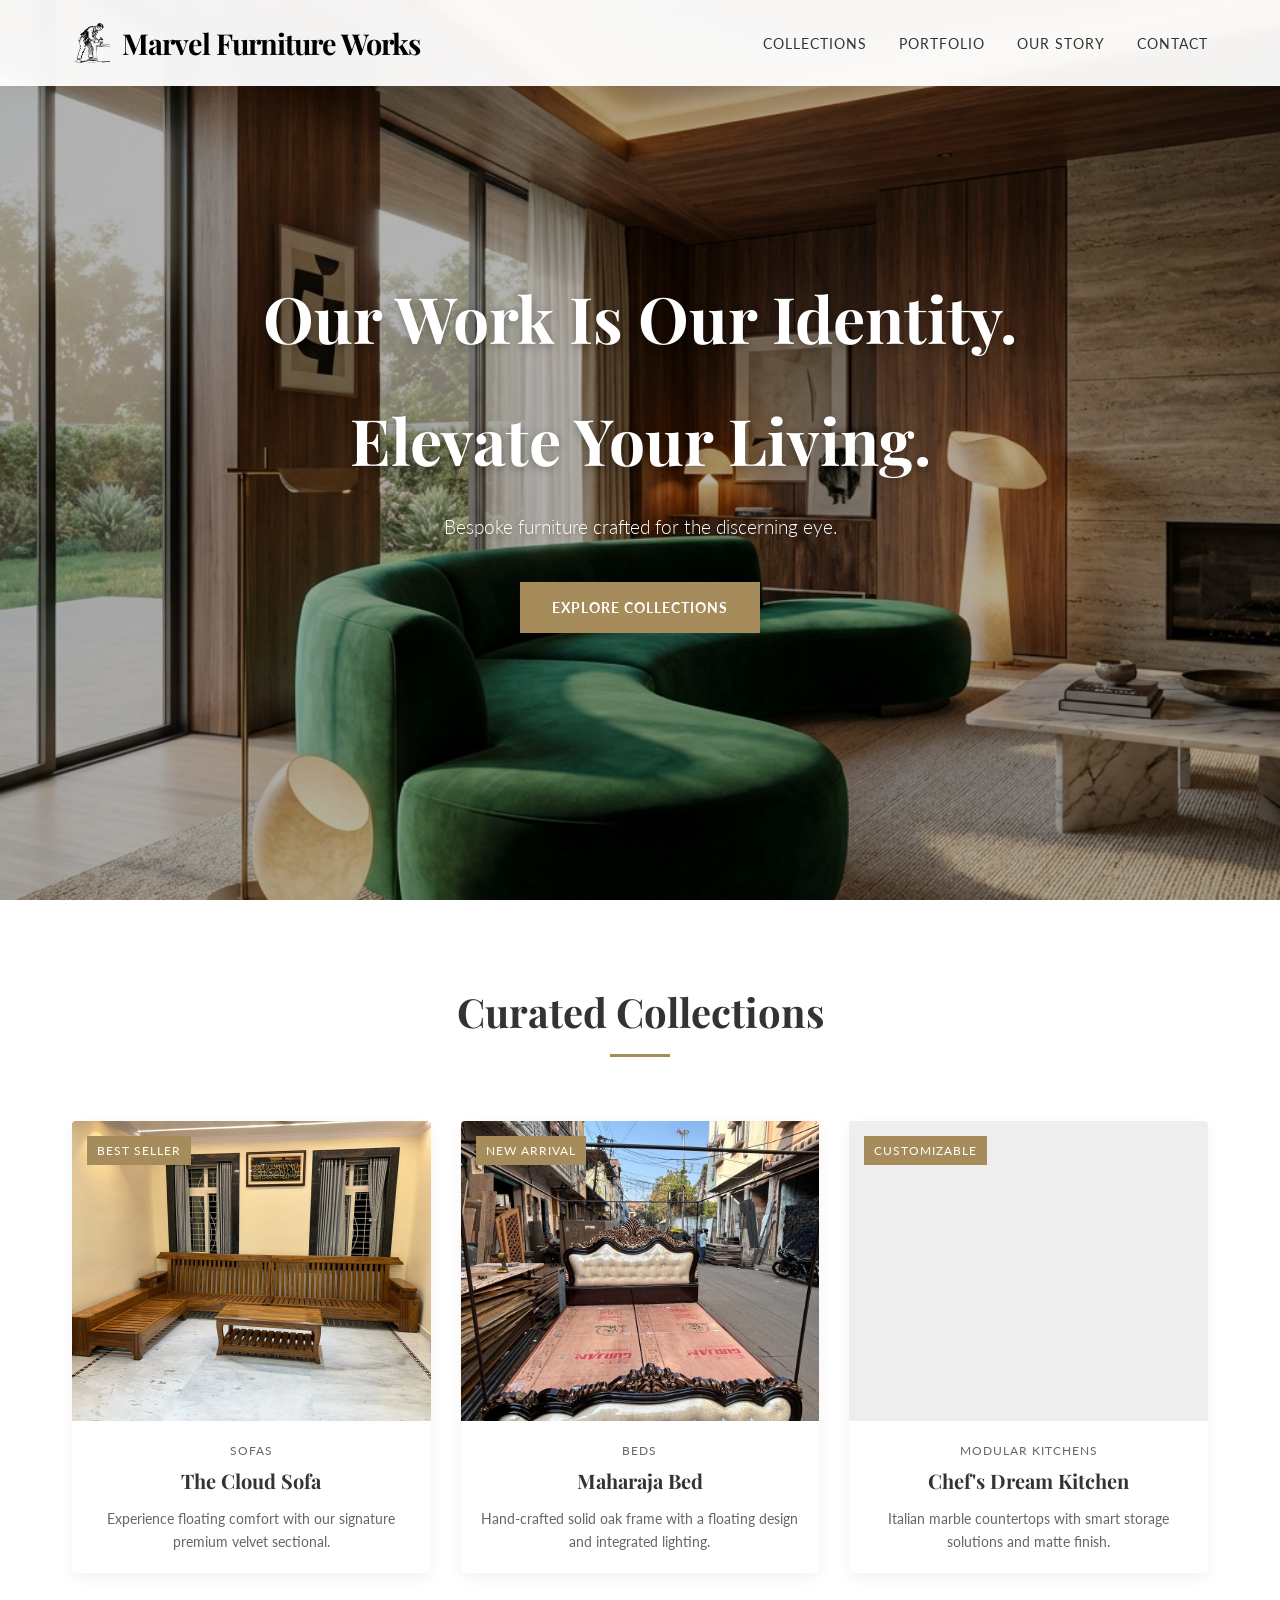
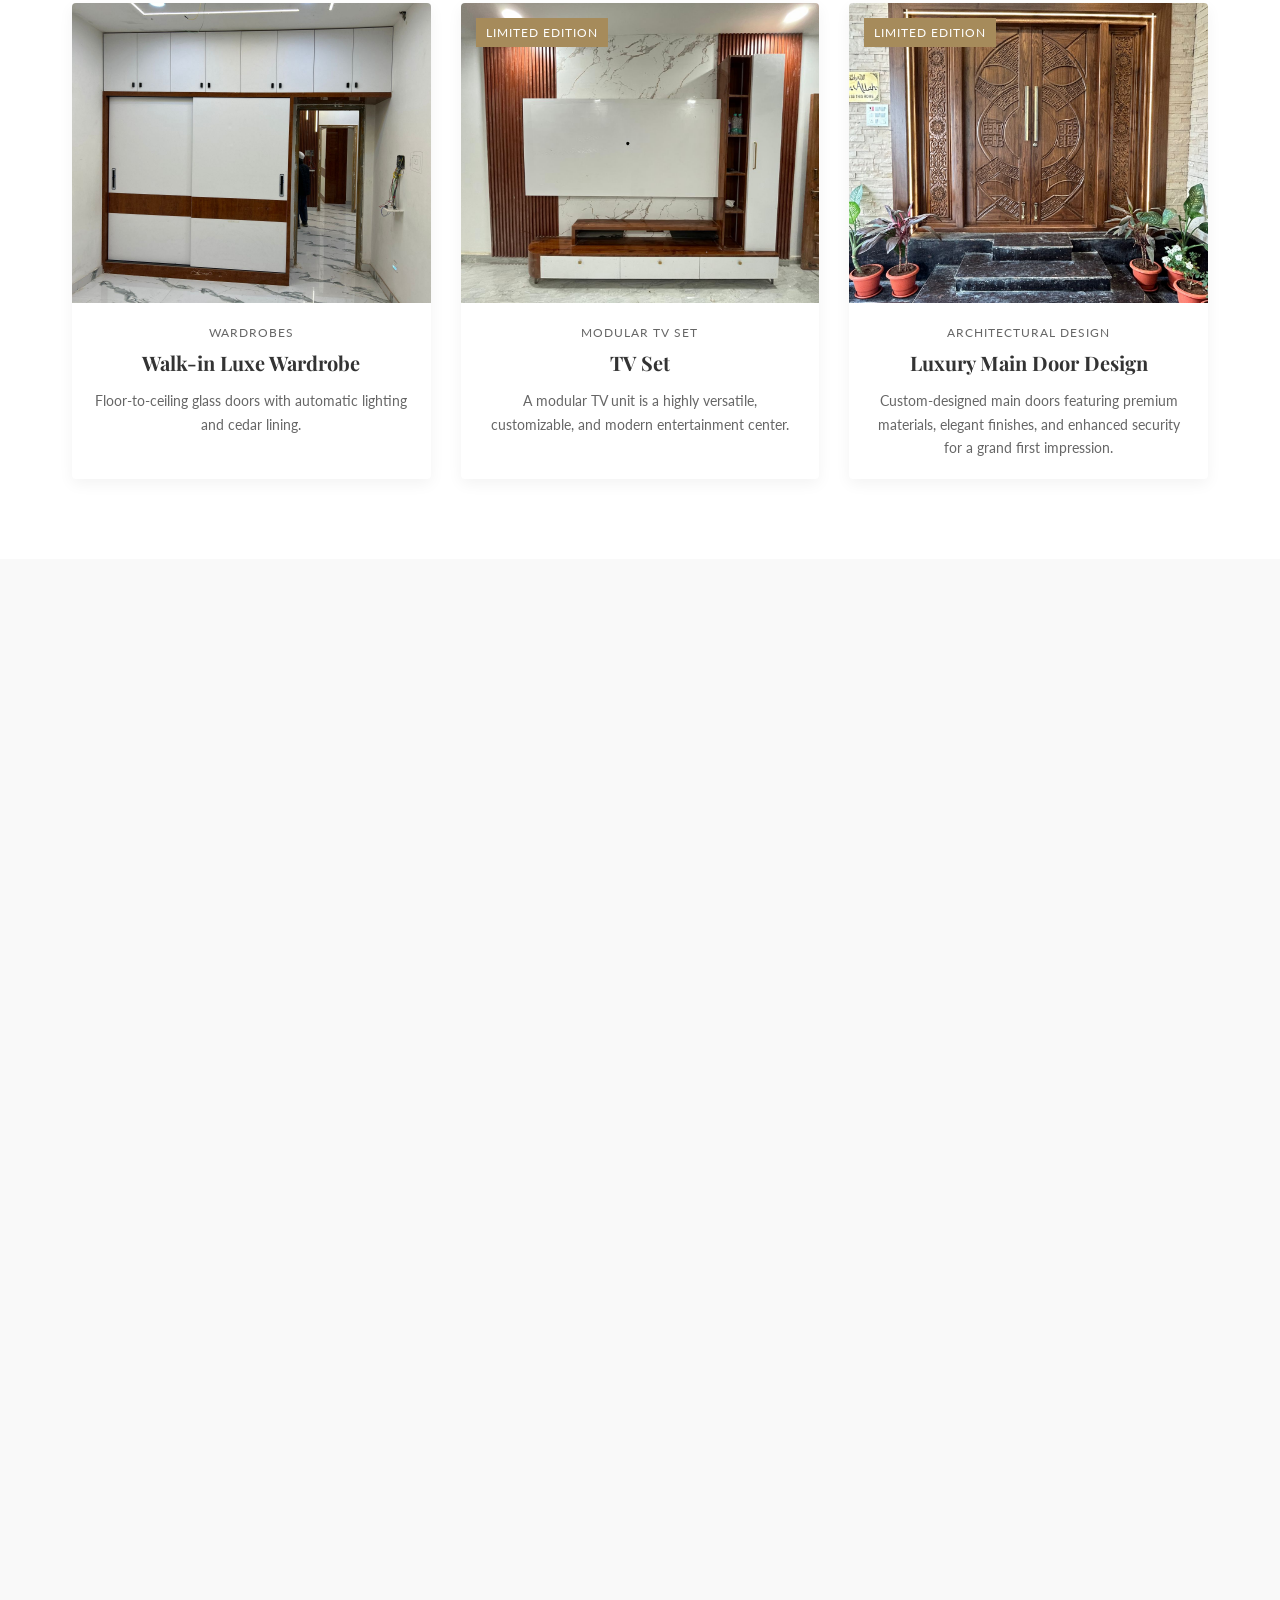
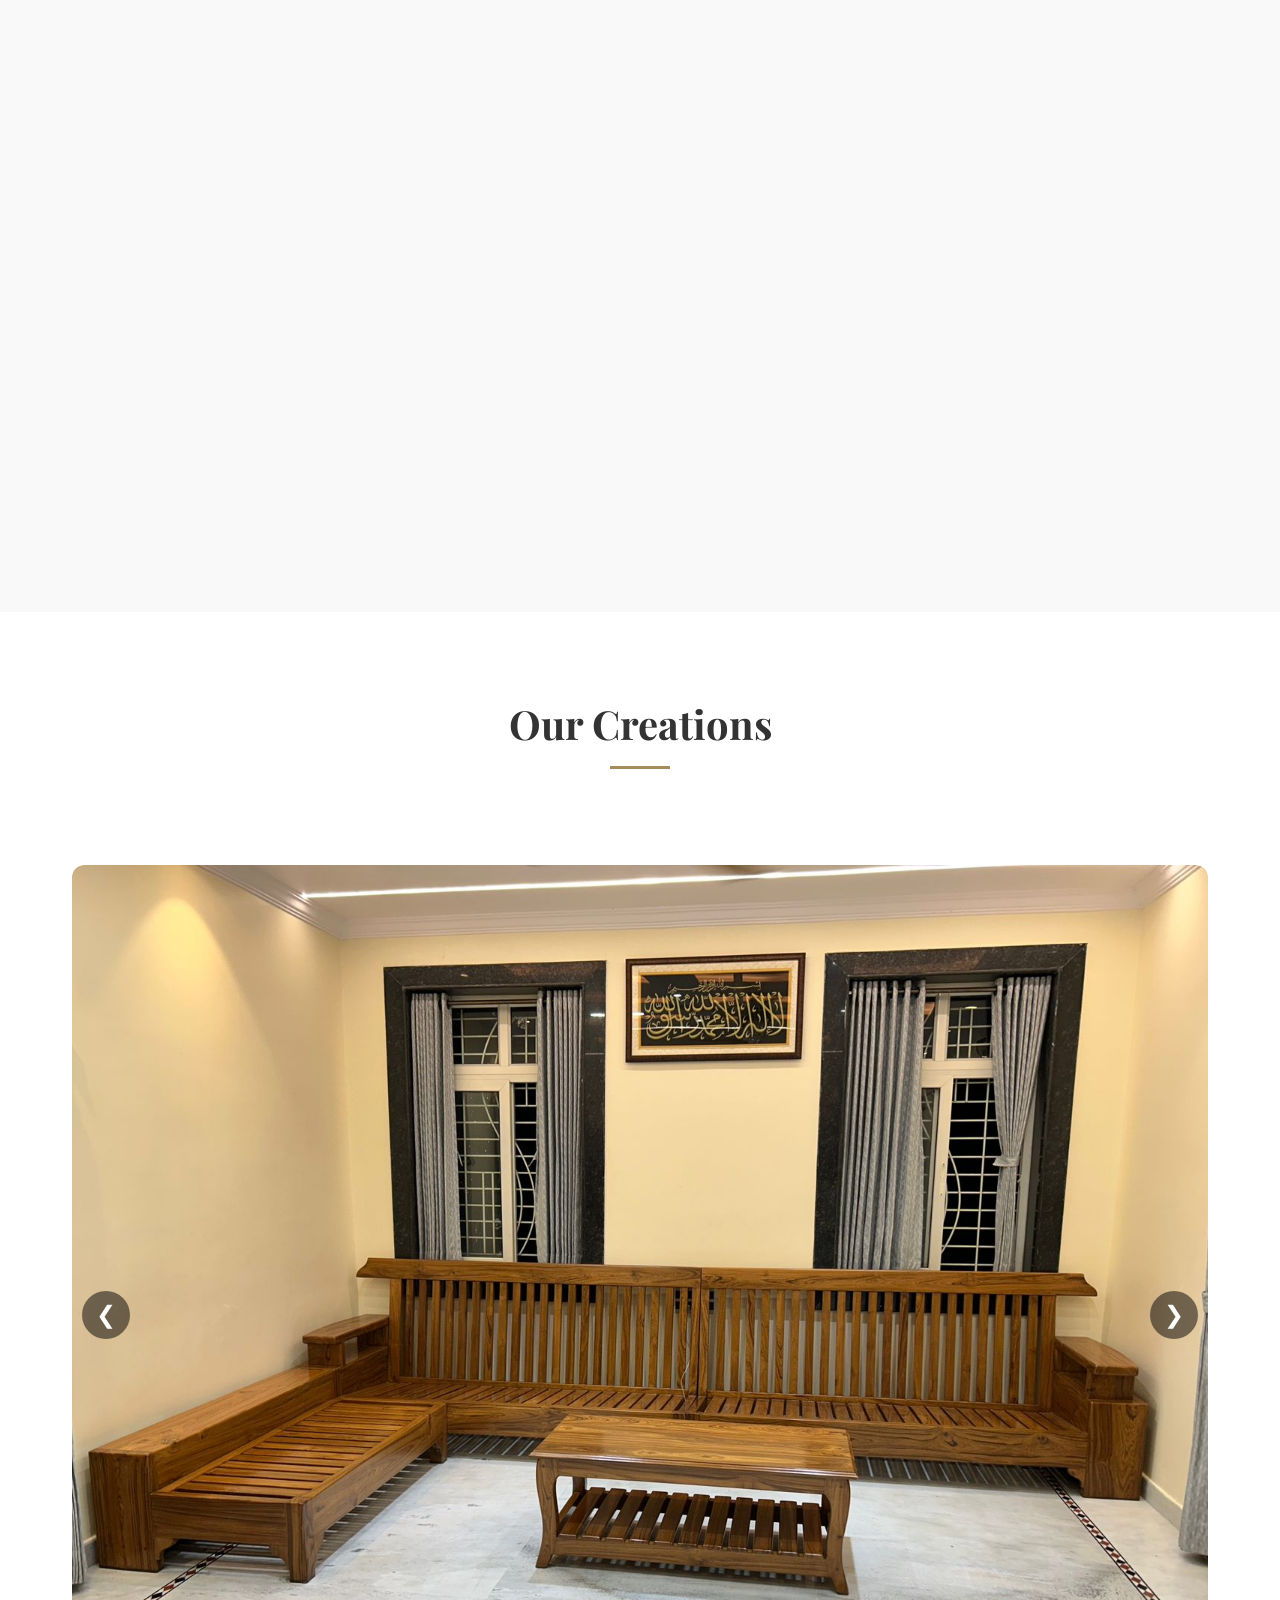
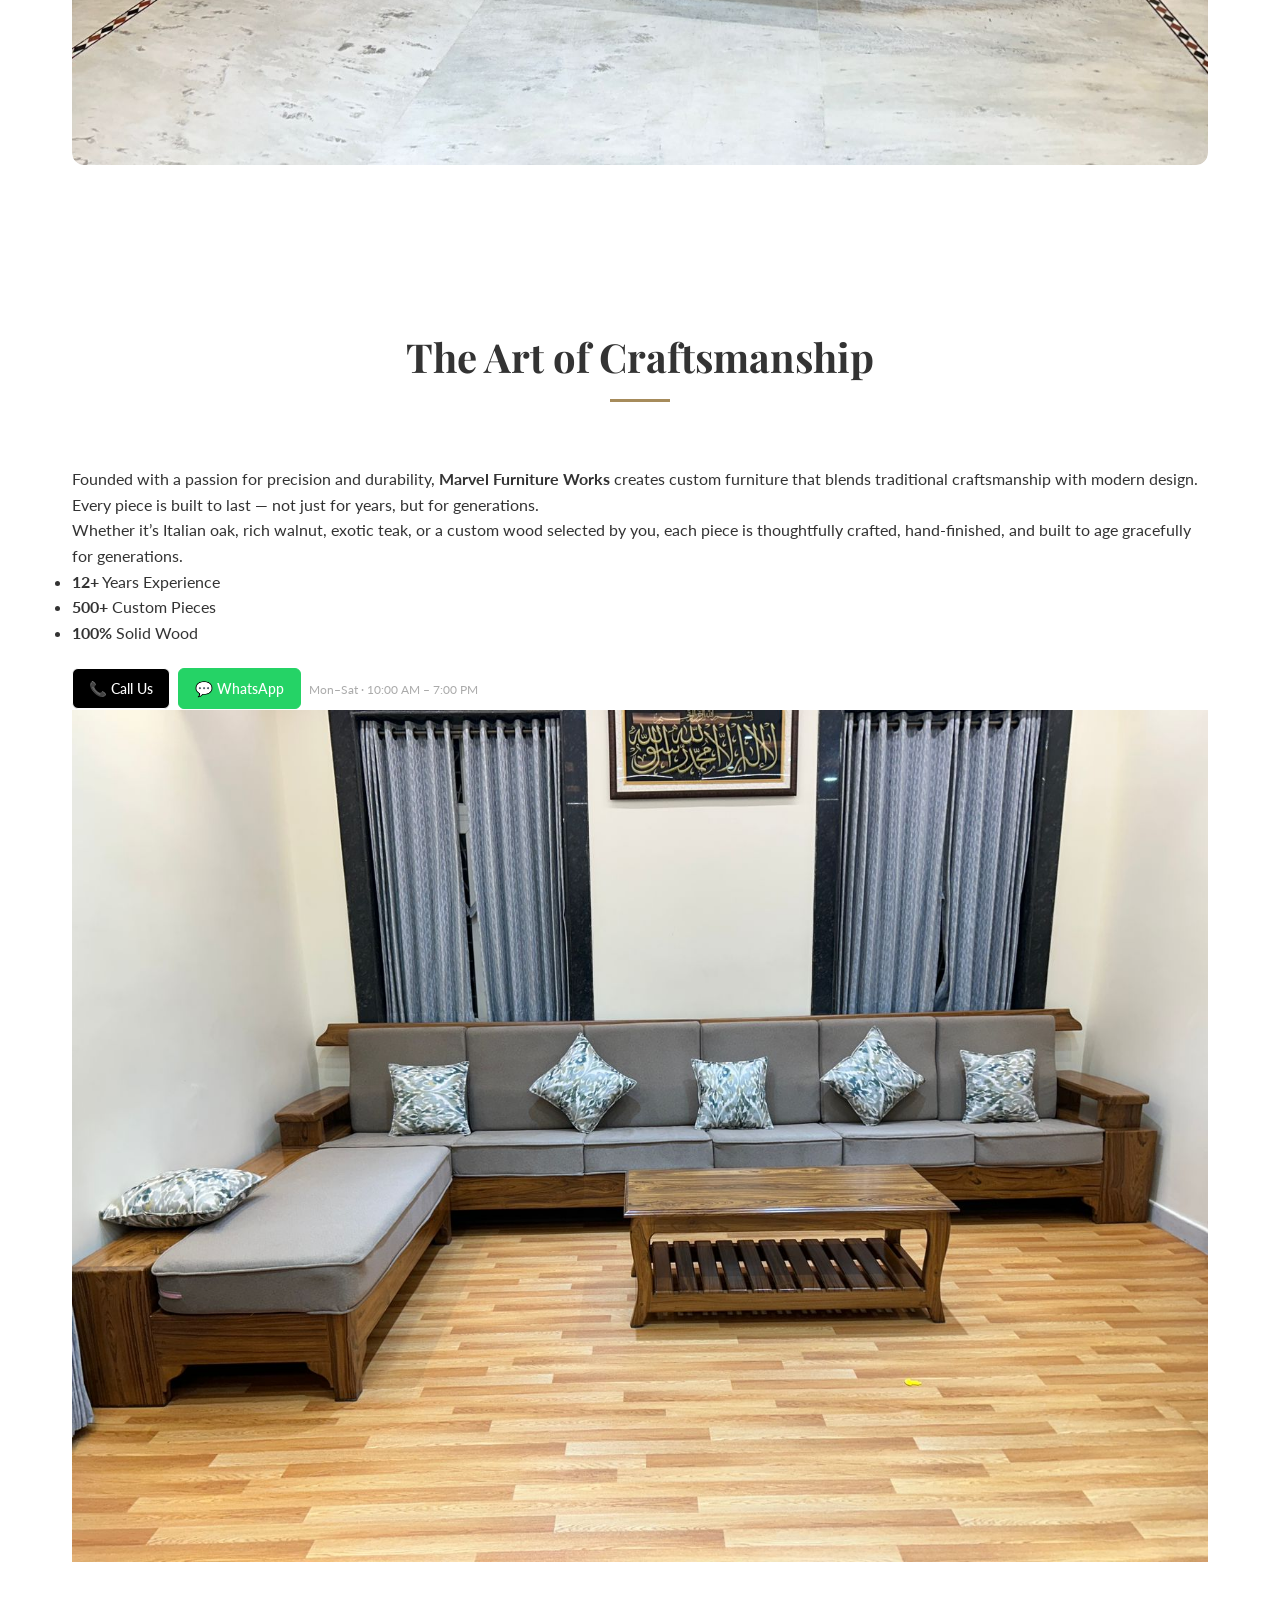
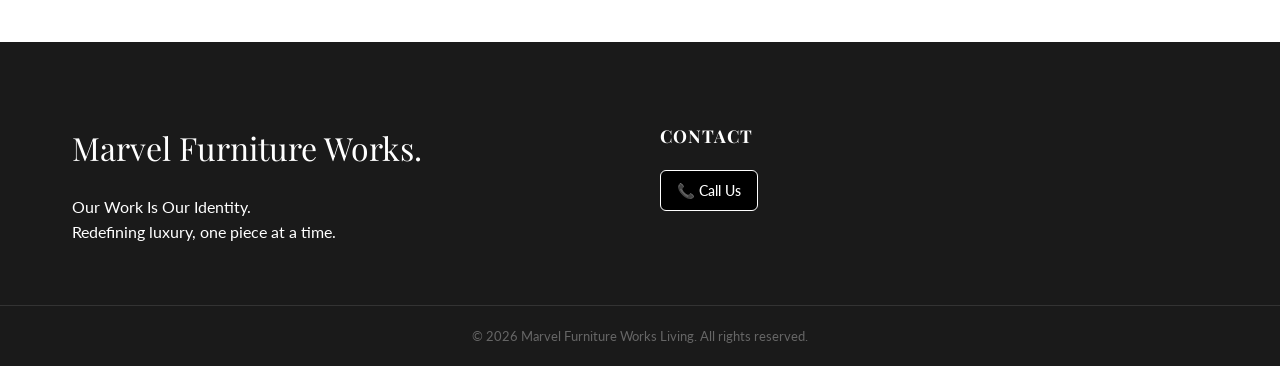
==== index.html @ 878697ee "first commit" ====
<!DOCTYPE html>
<html lang="en">

<head>
    <meta charset="UTF-8">
    <meta name="viewport" content="width=device-width, initial-scale=1.0">
    <title>Marvel Furniture Works | Bespoke Furniture</title>
    <meta name="description" content="Handcrafted premium furniture for the modern home.">
    <!-- Fonts -->
    <link rel="preconnect" href="https://fonts.googleapis.com">
    <link rel="preconnect" href="https://fonts.gstatic.com" crossorigin>
    <link
        href="https://fonts.googleapis.com/css2?family=Lato:ital,wght@0,300;0,400;0,700;1,400&family=Playfair+Display:ital,wght@0,400;0,600;0,700;1,400&display=swap"
        rel="stylesheet">
    <!-- Styles -->
    <link rel="stylesheet" href="styles.css">
</head>

<body>

    <!-- Navigation -->
    <nav class="navbar" id="navbar">
        <div class="container nav-content">
            <a href="#" class="logo">
                <img src="assets/carpenter-g476c934bf_640.png" alt="Marvel Furniture Works" />
                <span>Marvel Furniture Works</span>
            </a>


            <ul class="nav-links">
                <li><a href="#collections">Collections</a></li>
                <li><a href="#portfolio">Portfolio</a></li>
                <li><a href="#about">Our Story</a></li>
                <li><a href="#contact">Contact</a></li>
            </ul>
            <div class="mobile-menu-btn">
                <span></span>
                <span></span>
                <span></span>
            </div>
        </div>
    </nav>

    <!-- Hero Section -->
    <header class="hero" id="home">
        <div class="hero-overlay"></div>
        <div class="hero-content fade-in-up">
            <h1 class="hero-title">Our Work Is Our Identity.</h1>
            <h2 class="hero-title">Elevate Your Living.</h2>
            <p class="hero-subtitle">Bespoke furniture crafted for the discerning eye.</p>
            <a href="#products" class="btn btn-primary">Explore Collections</a>
        </div>
    </header>

    <!-- Products Section -->
    <section class="section" id="collections">
        <div class="container">
            <h2 class="section-title fade-in">Curated Collections</h2>
            <div class="products-grid" id="products-grid">
                <!-- Products loaded dynamically -->
                <div class="loading-spinner">Loading pieces...</div>
            </div>
        </div>
    </section>

    <!-- Portfolio Section -->
    <section class="section bg-light" id="portfolio">
        <div class="container">
            <h2 class="section-title fade-in">Design Portfolio</h2>
            <div class="portfolio-masonry" id="portfolio-grid">
                <!-- Portfolio loaded dynamically -->
            </div>
        </div>
    </section>

    <section class="section" id="slider">
        <div class="container">
            <h2 class="section-title">Our Creations</h2>
            <div class="slider">
                <div class="slides">
                    <div class="slide"><img src="assets/image.png" alt="Custom Italian Oak Table"></div>
                    <div class="slide"><img src="assets/image 2.png" alt="Luxury Walnut Cabinet"></div>

                    <div class="slide"><img src="assets/bed5.png" alt="Handcrafted Teak Chair"></div>
                    <div class="slide"><img src="assets/main dooe 2.png" alt="Handcrafted Teak Chair"></div>
                    <div class="slide"><img src="assets/hall showcase3.jpeg" alt="Handcrafted Teak Chair"></div>
                    <div class="slide"><img src="assets/Image 3.png" alt="Handcrafted Teak Chair"></div>
                    <div class="slide"><img src="assets/kitchen 3.jpeg" alt="Handcrafted Teak Chair"></div>
                    <div class="slide"><img src="assets/kitchen set.jpeg" alt="Handcrafted Teak Chair"></div>
                    <div class="slide"><img src="assets/kithcen 2.jpeg" alt="Handcrafted Teak Chair"></div>
                    <div class="slide"><img src="assets/maharaja 2 bed.png" alt="Handcrafted Teak Chair"></div>
                    <div class="slide"><img src="assets/mahraja 1 bed.png" alt="Handcrafted Teak Chair"></div>
                    <div class="slide"><img src="assets/sofa 2.jpeg" alt="Handcrafted Teak Chair"></div>
                    <div class="slide"><img src="assets/tv set 3.jpeg" alt="Handcrafted Teak Chair"></div>
                    <div class="slide"><img src="assets/tv set.jpeg" alt="Handcrafted Teak Chair"></div>
                    <div class="slide"><img src="assets/wardrobe 2.jpeg" alt="Handcrafted Teak Chair"></div>
                    <div class="slide"><img src="assets/wardrobe.png" alt="Handcrafted Teak Chair"></div>
                </div>
                <!-- Arrows -->
                <button class="slider-btn prev">&#10094;</button>
                <button class="slider-btn next">&#10095;</button>
            </div>
        </div>
    </section>




    <section class="section" id="about" aria-labelledby="about-title">
        <div class="container about-layout">

            <!-- TEXT -->
            <div class="about-text fade-in-left">
                <h2 class="section-title text-left" id="about-title">
                    The Art of Craftsmanship
                </h2>

                <p>
                    Founded with a passion for precision and durability, <strong>Marvel Furniture Works</strong>
                    creates custom furniture that blends traditional craftsmanship with modern design.
                    Every piece is built to last — not just for years, but for generations.
                </p>

                <p>
                    Whether it’s Italian oak, rich walnut, exotic teak, or a custom wood selected by you,
                    each piece is thoughtfully crafted, hand-finished, and built to age gracefully for generations.
                </p>


                <!-- TRUST / PROOF -->
                <ul class="about-stats">
                    <li><strong>12+</strong> Years Experience</li>
                    <li><strong>500+</strong> Custom Pieces</li>
                    <li><strong>100%</strong> Solid Wood</li>
                </ul>

                <!-- CTA -->
                <!-- CTA -->
                <!-- CTA -->
                <div class="about-cta">
                    <a href="tel:+91-9032147500" class="btn-call">
                        📞 Call Us
                    </a>
                  <a href="https://wa.me/919032147500?text=Hello%20I%20am%20interested%20in%20your%20furniture%20work" class="btn-call whatsapp">
    💬 WhatsApp
</a>

                    <small class="cta-note">
                        Mon–Sat · 10:00 AM – 7:00 PM
                    </small>
                </div>


            </div>

            <!-- IMAGE -->
            <div class="about-image fade-in-right">
                <img src="assets/image 2.png" alt="Craftsman working on custom furniture in our workshop"
                    loading="lazy">
            </div>

        </div>
    </section>


    <!-- Contact / Footer -->
    <footer class="footer" id="contact">
        <div class="container footer-content">
            <div class="footer-brand">
                <a href="#" class="logo-footer">Marvel Furniture Works.</a>
                <p>Our Work Is Our Identity.</p>
                <p>Redefining luxury, one piece at a time.</p>
            </div>
            <div class="footer-links">
                <h3>Contact</h3>
                <!-- <p>hello@lussoliving.com</p> -->
              <a href="tel:+91-9032147500" class="btn-call">
                        📞 Call Us
                    </a>
                <!-- <div class="socials">
                    <a href="#">IG</a>
                    <a href="#">PN</a>
                    <a href="#">FB</a>
                </div> -->
            </div>

        </div>
        <div class="footer-bottom">
            <p>&copy; 2026 Marvel Furniture Works Living. All rights reserved.</p>
        </div>
    </footer>

    <!-- Lightbox -->
    <div class="lightbox" id="lightbox">
        <button class="lightbox-close" aria-label="Close image">&times;</button>

        <img class="lightbox-img" id="lightbox-img" src="" alt="Zoomed view">
        <div class="lightbox-caption" id="lightbox-caption"></div>
    </div>

    <script src="script.js"></script>
</body>

</html>
---- styles.css ----
:root {
    --color-bg: #ffffff;
    --color-bg-light: #f9f9f9;
    --color-text: #333333;
    --color-text-muted: #666666;
    --color-primary: #a68b5b;
    /* Muted Gold */
    --color-secondary: #2c3e50;
    /* Deep Blue/Teal */
    --font-heading: 'Playfair Display', serif;
    --font-body: 'Lato', sans-serif;
    --spacing-sm: 1rem;
    --spacing-md: 2rem;
    --spacing-lg: 4rem;
    --transition-slow: 0.5s ease;
    --transition-fast: 0.3s ease;
}

* {
    margin: 0;
    padding: 0;
    box-sizing: border-box;
}


.logo {
    display: flex;
    align-items: center;
    gap: 10px;        /* space between image and text */
    font-size: 1.2rem;
    font-weight: bold;
    color: #000;
    text-decoration: none;
}

.logo img {
    width: 40px;        /* fixed width */
    height: 40px;       /* fixed height */
    object-fit: contain; /* keeps aspect ratio */
}

html {
    scroll-behavior: smooth;
}

body {
    font-family: var(--font-body);
    font-size: 16px;
    line-height: 1.6;
    color: var(--color-text);
    background: var(--color-bg);
    overflow-x: hidden;
}

h1,
h2,
h3,
.logo {
    font-family: var(--font-heading);
    font-weight: 700;
}

a {
    text-decoration: none;
    color: inherit;
    transition: var(--transition-fast);
}

img {
    max-width: 100%;
    display: block;
}

/* Utilities */
.container {
    max-width: 1200px;
    margin: 0 auto;
    padding: 0 var(--spacing-md);
}

.section {
    padding: 80px 0;
}

.section-title {
    font-size: 2.5rem;
    text-align: center;
    margin-bottom: var(--spacing-lg);
    position: relative;
    display: inline-block;
    width: 100%;
}

.section-title::after {
    content: '';
    display: block;
    width: 60px;
    height: 3px;
    background: var(--color-primary);
    margin: 10px auto 0;
}

.bg-light {
    background: var(--color-bg-light);
}

.btn {
    display: inline-block;
    padding: 12px 30px;
    border: 2px solid transparent;
    text-transform: uppercase;
    letter-spacing: 1px;
    font-size: 0.9rem;
    font-weight: 700;
    cursor: pointer;
    transition: var(--transition-fast);
}

.btn-primary {
    background: var(--color-primary);
    color: #fff;
}

.btn-primary:hover {
    background: #8e764b;
    transform: translateY(-2px);
}

.btn-outline {
    border-color: var(--color-text);
}

.btn-outline:hover {
    background: var(--color-text);
    color: #fff;
}

/* Navbar */
.navbar {
    position: fixed;
    top: 0;
    width: 100%;
    z-index: 1000;
    padding: 20px 0;
    background: rgba(255, 255, 255, 0.95);
    backdrop-filter: blur(5px);
    box-shadow: 0 2px 20px rgba(0, 0, 0, 0.05);
    transition: padding 0.3s;
}

.nav-content {
    display: flex;
    justify-content: space-between;
    align-items: center;
}

.logo {
    font-size: 1.8rem;
    font-weight: 700;
    letter-spacing: -1px;
}

.nav-links {
    list-style: none;
    display: flex;
    gap: 2rem;
}

.nav-links a {
    font-size: 0.9rem;
    text-transform: uppercase;
    letter-spacing: 1px;
}

.nav-links a:hover {
    color: var(--color-primary);
}

/* Hero */
.hero {
    height: 100vh;
    background-image: url('assets/hero-bg.png');
    background-size: cover;
    background-position: center;
    background-attachment: fixed;
    /* Parallaxish */
    display: flex;
    align-items: center;
    justify-content: center;
    text-align: center;
    position: relative;
    color: #fff;
}

.hero-overlay {
    position: absolute;
    inset: 0;
    background: rgba(0, 0, 0, 0.3);
}

.hero-content {
    position: relative;
    z-index: 2;
    max-width: 800px;
    padding: 20px;
}

.hero-title {
    font-size: 4rem;
    margin-bottom: 20px;
    text-shadow: 0 2px 10px rgba(0, 0, 0, 0.3);
}

.hero-subtitle {
    font-size: 1.2rem;
    margin-bottom: 40px;
    font-weight: 300;
    text-shadow: 0 2px 5px rgba(0, 0, 0, 0.3);
}

/* Products Card */
.products-grid {
    display: grid;
    grid-template-columns: repeat(auto-fit, minmax(300px, 1fr));
    gap: 30px;
}

.product-card {
    background: #fff;
    border-radius: 4px;
    /* subtle */
    overflow: hidden;
    position: relative;
    box-shadow: 0 5px 15px rgba(0, 0, 0, 0.05);
    transition: var(--transition-fast);
}

.product-card:hover {
    transform: translateY(-5px);
    box-shadow: 0 15px 30px rgba(0, 0, 0, 0.1);
}

.product-image-wrapper {
    position: relative;
    height: 300px;
    overflow: hidden;
    background: #eee;
}

.product-image-wrapper img {
    width: 100%;
    height: 100%;
    object-fit: cover;
    transition: transform 0.6s ease;
}

.product-card:hover .product-image-wrapper img {
    transform: scale(1.05);
}

.badge {
    position: absolute;
    top: 15px;
    left: 15px;
    background: var(--color-primary);
    color: #fff;
    padding: 5px 10px;
    font-size: 0.75rem;
    text-transform: uppercase;
    letter-spacing: 1px;
}

.product-details {
    padding: 20px;
    text-align: center;
}

.product-category {
    font-size: 0.75rem;
    text-transform: uppercase;
    color: var(--color-text-muted);
    letter-spacing: 1px;
    margin-bottom: 5px;
}

.product-title {
    font-size: 1.25rem;
    margin-bottom: 10px;
}

.product-desc {
    font-size: 0.9rem;
    color: var(--color-text-muted);
}

/* Portfolio Masonry */
.portfolio-masonry {
    column-count: 2;
    column-gap: 10px;
}

@media (min-width: 900px) {
    .portfolio-masonry {
        column-count: 3;
    }
}

.portfolio-item {
    break-inside: avoid;
    margin-bottom: 30px;
    position: relative;
    cursor: pointer;
    overflow: hidden;
    border-radius: 4px;
}

.portfolio-item img {
    width: 100%;
    display: block;
    transition: transform 0.6s ease;
}

.portfolio-overlay {
    position: absolute;
    inset: 0;
    background: rgba(0, 0, 0, 0.6);
    display: flex;
    flex-direction: column;
    justify-content: center;
    align-items: center;
    opacity: 0;
    transition: var(--transition-fast);
    color: #fff;
    text-align: center;
    padding: 20px;
}

.portfolio-item:hover .portfolio-overlay {
    opacity: 1;
}

.portfolio-item:hover img {
    transform: scale(1.05);
}

/* Footer */
.footer {
    background: #1a1a1a;
    color: #fff;
    padding: 80px 0 20px;
}

.footer-content {
    display: grid;
    grid-template-columns: repeat(auto-fit, minmax(250px, 1fr));
    gap: 40px;
    margin-bottom: 60px;
}

.logo-footer {
    font-family: var(--font-heading);
    font-size: 2rem;
    display: block;
    margin-bottom: 20px;
}

.footer h3 {
    font-size: 1.1rem;
    margin-bottom: 20px;
    text-transform: uppercase;
    letter-spacing: 1px;
}

.footer-links p {
    margin-bottom: 10px;
    color: #aaa;
}

.newsletter-form {
    display: flex;
}

.newsletter-form input {
    padding: 10px;
    border: none;
    flex: 1;
}

.newsletter-form button {
    padding: 10px 20px;
    background: var(--color-primary);
    border: none;
    color: #fff;
    cursor: pointer;
}

.footer-bottom {
    text-align: center;
    border-top: 1px solid #333;
    padding-top: 20px;
    font-size: 0.8rem;
    color: #666;
}

/* Lightbox */
.lightbox {
    position: fixed;
    inset: 0;
    background: rgba(0, 0, 0, 0.9);
    z-index: 2000;
    display: none;
    align-items: center;
    justify-content: center;
    flex-direction: column;
    padding: 20px;
}

.lightbox.active {
    display: flex;
}

.lightbox-img {
    max-height: 80vh;
    max-width: 100%;
    box-shadow: 0 0 20px rgba(0, 0, 0, 0.5);
}

.lightbox-caption {
    color: #fff;
    margin-top: 20px;
    font-family: var(--font-heading);
    font-size: 1.2rem;
}

.lightbox-close {
    position: absolute;
    top: 20px;
    right: 20px;
    color: #fff;
    font-size: 3rem;
    cursor: pointer;
}

/* Animations */
.fade-in {
    opacity: 0;
    transform: translateY(20px);
    transition: opacity 0.6s ease, transform 0.6s ease;
}

.fade-in.visible {
    opacity: 1;
    transform: translateY(0);
}

.fade-in-up {
    animation: fadeInUp 1s ease forwards;
}

@keyframes fadeInUp {
    from {
        opacity: 0;
        transform: translateY(30px);
    }

    to {
        opacity: 1;
        transform: translateY(0);
    }
}

@media (max-width: 768px) {
    .nav-links {
        position: absolute;
        top: 100%;
        left: 0;
        width: 100%;
        background: #fff;
        flex-direction: column;
        align-items: center;
        padding: 20px 0;
        gap: 1rem;
        box-shadow: 0 5px 10px rgba(0, 0, 0, 0.05);
        clip-path: polygon(0 0, 100% 0, 100% 0, 0 0);
        transition: clip-path 0.4s ease-in-out;
        display: flex;
        /* Keep it flex but hidden via clip-path or height */
    }

    .nav-links.active {
        clip-path: polygon(0 0, 100% 0, 100% 100%, 0 100%);
    }

    .mobile-menu-btn {
        display: block;
        cursor: pointer;
    }

    .mobile-menu-btn span {
        display: block;
        width: 25px;
        height: 3px;
        background-color: var(--color-text);
        margin: 5px 0;
        transition: 0.3s;
    }

    .hero-title {
        font-size: 2.5rem;
    }
}

@media (min-width: 769px) {
    .mobile-menu-btn {
        display: none;
    }

    .nav-links {
        display: flex !important;
        clip-path: none;
    }
}

/* CTA wrapper */
.about-cta {
    margin-top: 1.5rem;
    display: flex;
    flex-wrap: wrap;
    align-items: center;
    gap: 0.5rem;
    justify-content: flex-start; /* left aligned */
}

/* Buttons */
.btn-call {
    display: inline-flex;
    align-items: center;
    gap: 6px;
    padding: 8px 16px;      /* smaller padding */
    border-radius: 6px;     /* smaller radius */
    border: 1px solid #fff;
    color: #fff;
    font-size: 0.9rem;      /* smaller text */
    font-weight: 500;
    text-decoration: none;
    transition: all 0.3s ease;
}

/* WhatsApp button color */
.btn-call.whatsapp {
    background: #25D366;
    border-color: #25D366;
    color: #fff;
}
.btn-call {
    background: #000;
    color: #fff;
    transform: translateY(-1px);
}
/* Hover */
.btn-call:hover {
    background: #fff;
    color: #000;
    transform: translateY(-1px);
}

/* Small note */
.cta-note {
    font-size: 0.75rem;
    color: #aaa;
}

/* Mobile responsiveness */
@media (max-width: 600px) {
    .about-cta {
        flex-direction: column;
        align-items: flex-start;
        gap: 0.4rem;
    }

    .btn-call {
        width: auto; /* buttons stay small */
        font-size: 0.85rem;
        padding: 6px 12px;
    }

    .cta-note {
        font-size: 0.7rem;
    }
}

/* Slider container */
.slider {
    position: relative;
    overflow: hidden;
    border-radius: 12px;
    margin-top: 2rem;
    height: 900px; /* fixed height to prevent arrow shift */
}

/* Slides wrapper */
.slides {
    display: flex;
    transition: transform 0.5s ease-in-out;
    height: 100%; /* take full slider height */
}

/* Single slide */
.slide {
    min-width: 100%;
    box-sizing: border-box;
    height: 100%; /* full height */
}

.slide img {
    width: 100%;
    height: 100%; /* fill the slide */
    display: block;
    border-radius: 12px;
    object-fit: cover; /* crop image to fit slider */
}

/* Arrows */
.slider-btn {
    position: absolute;
    top: 50%;
    transform: translateY(-50%);
    background: rgba(0,0,0,0.5);
    color: #fff;
    border: none;
    padding: 10px 14px;
    cursor: pointer;
    font-size: 1.5rem;
    border-radius: 50%;
    z-index: 10;
    transition: background 0.3s ease;
}

.slider-btn:hover {
    background: rgba(0,0,0,0.8);
}

.slider-btn.prev {
    left: 10px;
}

.slider-btn.next {
    right: 10px;
}

/* Mobile */
@media (max-width: 768px) {
    .slider-btn {
        font-size: 1.2rem;
        padding: 8px 12px;
    }
}
@media (max-width: 768px) {
    .slider {
        height: 250px; /* smaller height on mobile */
    }
}
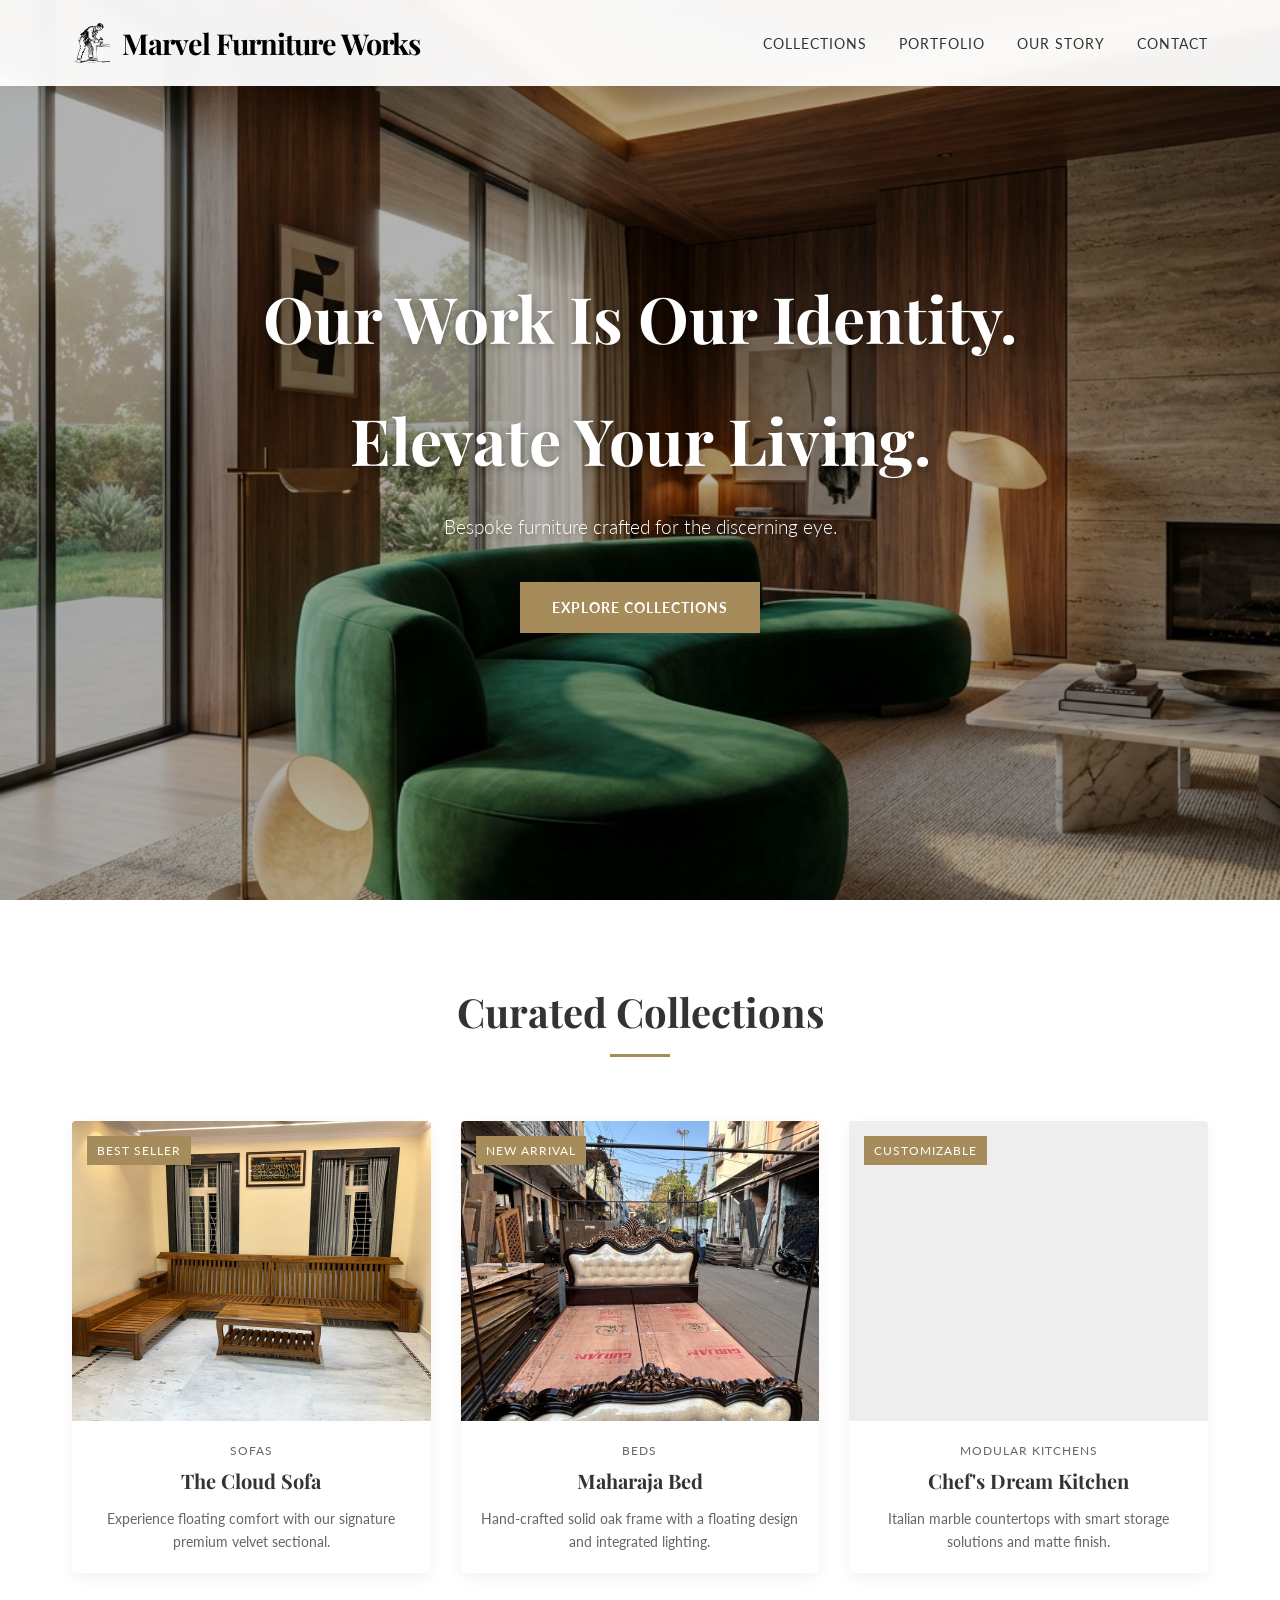
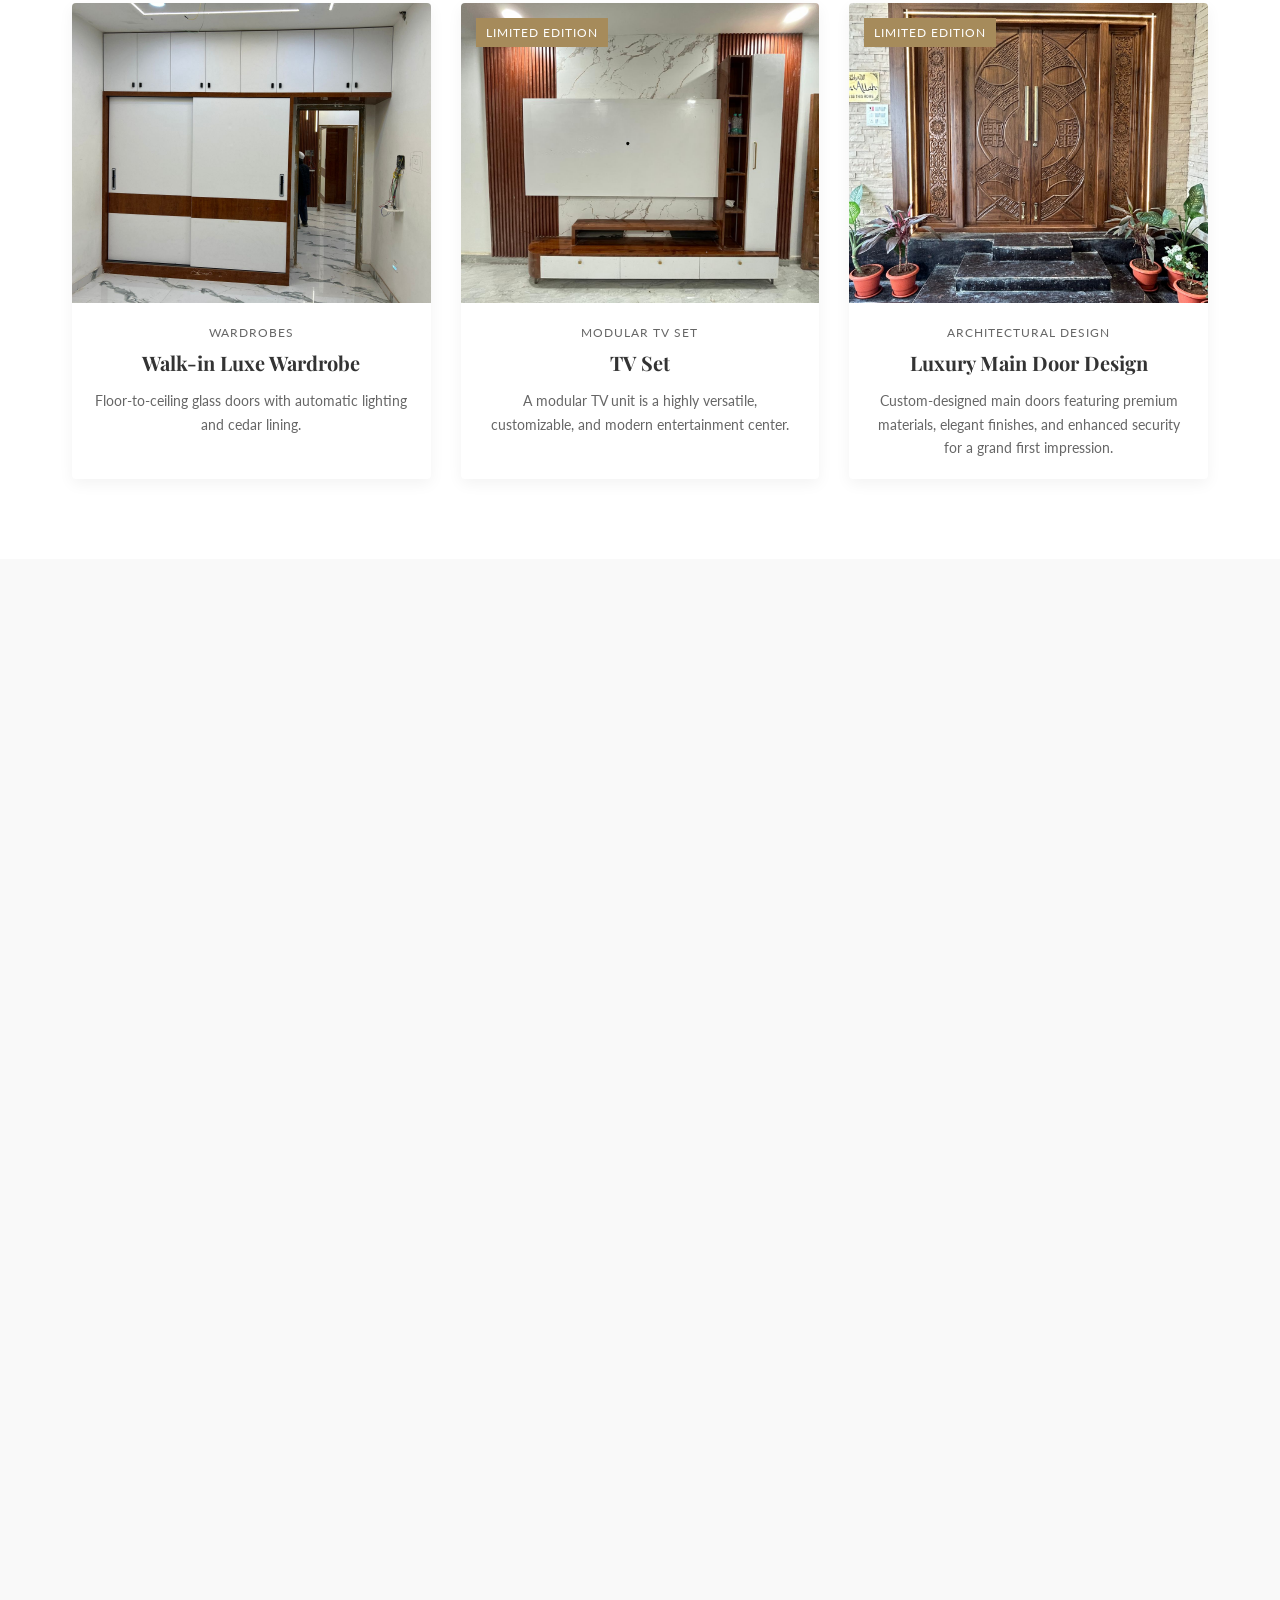
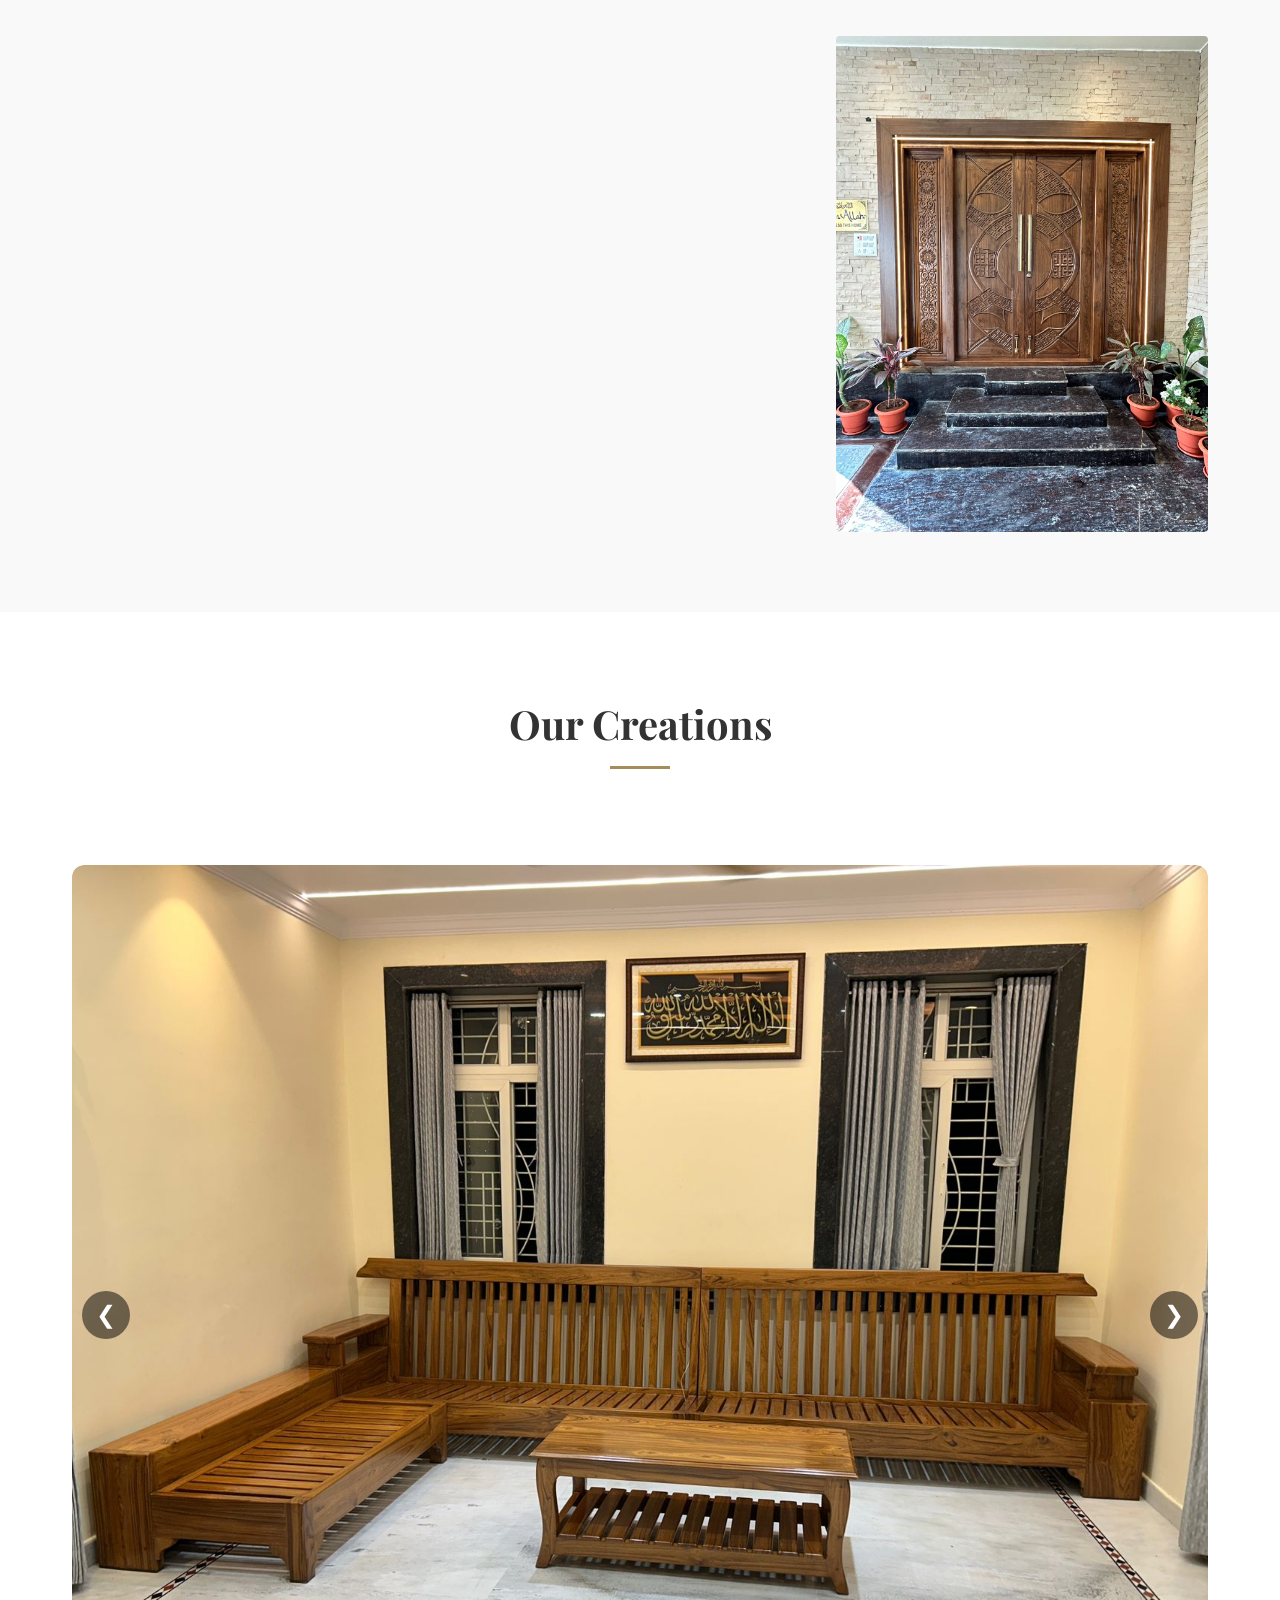
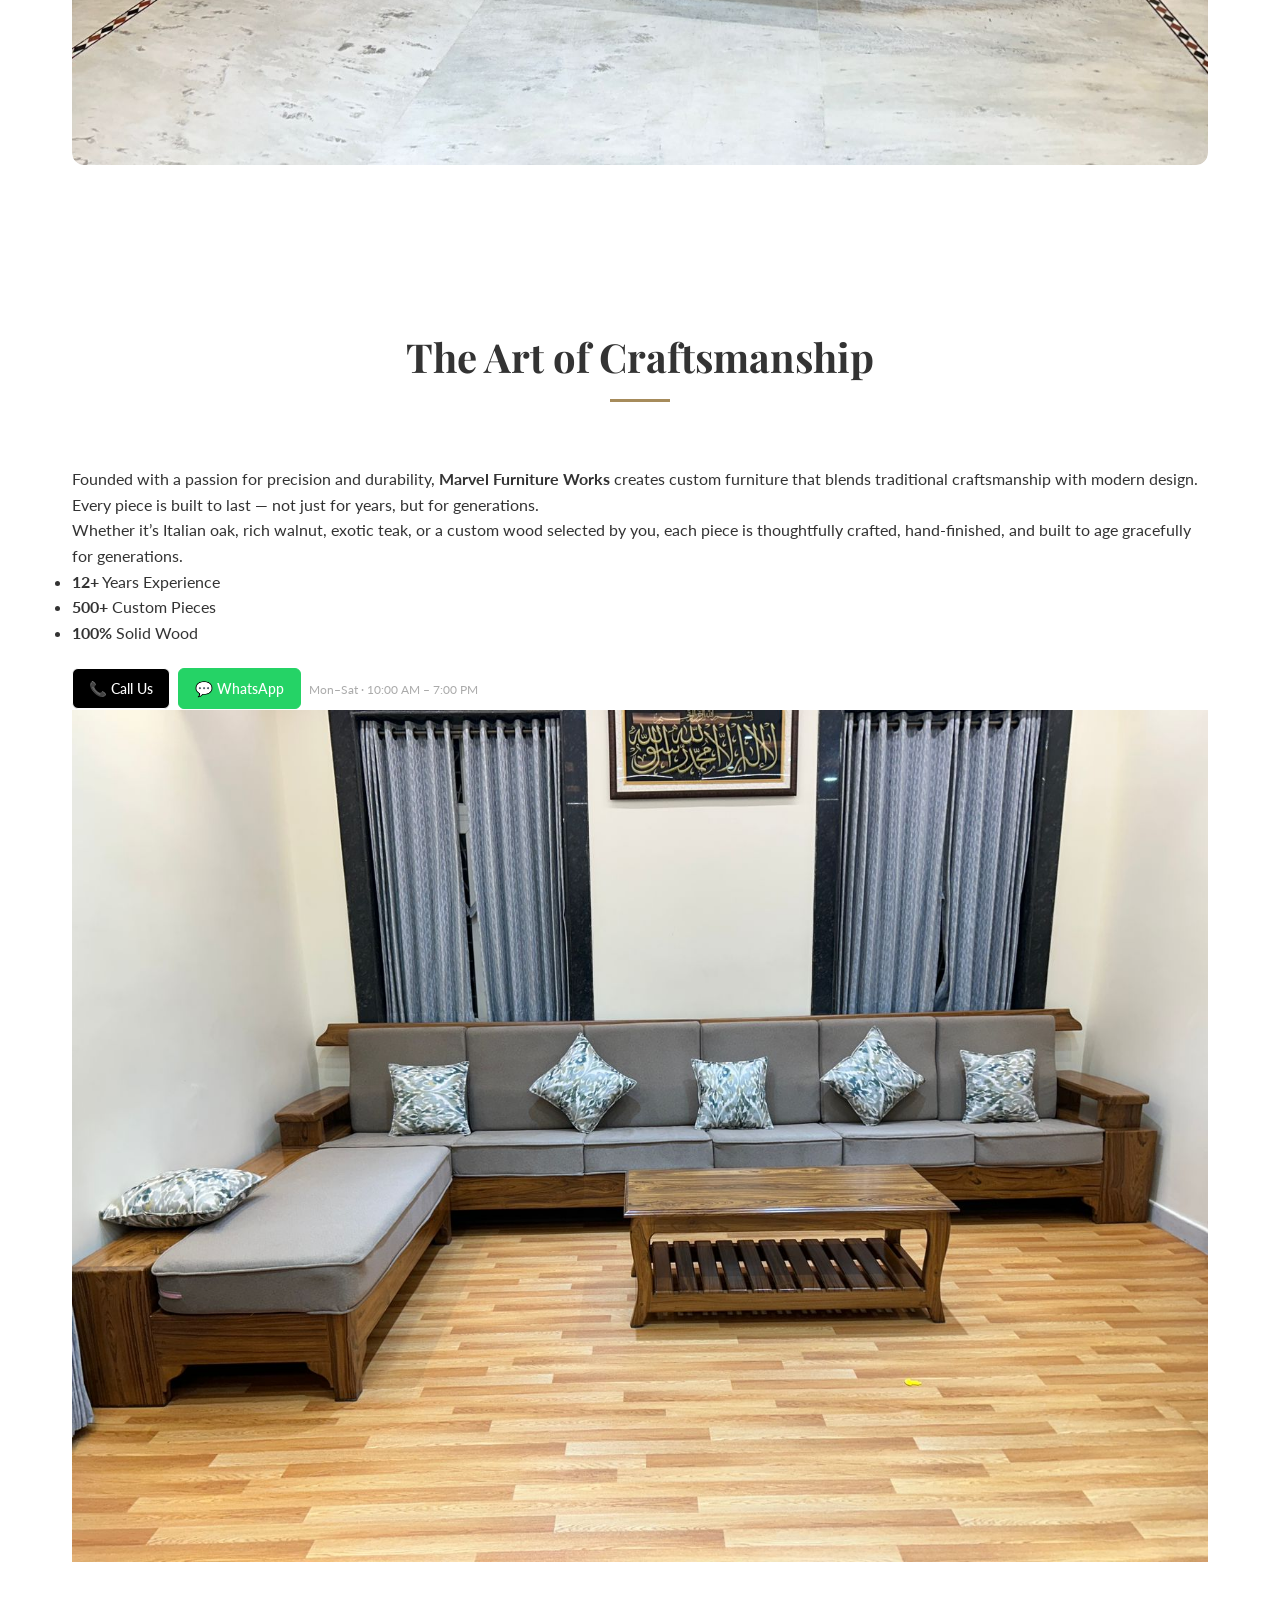
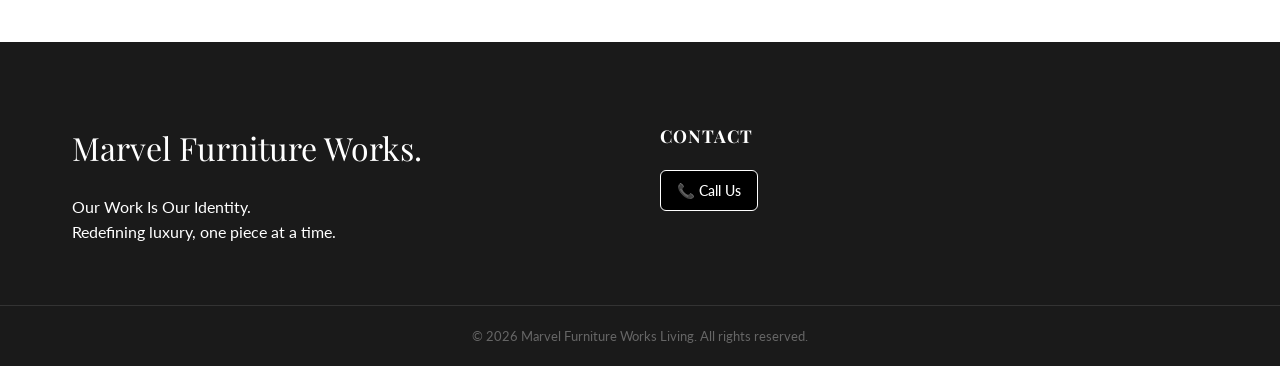
==== commit 7a0f6a8f: "Add new bed images" ====
--- a/index.html
+++ b/index.html
@@ -5,6 +5,9 @@
     <meta charset="UTF-8">
     <meta name="viewport" content="width=device-width, initial-scale=1.0">
     <title>Marvel Furniture Works | Bespoke Furniture</title>
+   <link rel="icon" type="image/png" href="assets/logo1.png">
+
+
     <meta name="description" content="Handcrafted premium furniture for the modern home.">
     <!-- Fonts -->
     <link rel="preconnect" href="https://fonts.googleapis.com">
@@ -22,7 +25,7 @@
     <nav class="navbar" id="navbar">
         <div class="container nav-content">
             <a href="#" class="logo">
-                <img src="assets/carpenter-g476c934bf_640.png" alt="Marvel Furniture Works" />
+                <img src="assets/logo1.png" alt="Marvel Furniture Works" />
                 <span>Marvel Furniture Works</span>
             </a>
 
@@ -95,6 +98,8 @@
                     <div class="slide"><img src="assets/tv set.jpeg" alt="Handcrafted Teak Chair"></div>
                     <div class="slide"><img src="assets/wardrobe 2.jpeg" alt="Handcrafted Teak Chair"></div>
                     <div class="slide"><img src="assets/wardrobe.png" alt="Handcrafted Teak Chair"></div>
+                    <div class="slide"><img src="assets/bed1.jpeg" alt="Handcrafted Teak Chair"></div>
+                    <div class="slide"><img src="assets/maharaja bed 4.jpeg" alt="Handcrafted Teak Chair"></div>
                 </div>
                 <!-- Arrows -->
                 <button class="slider-btn prev">&#10094;</button>
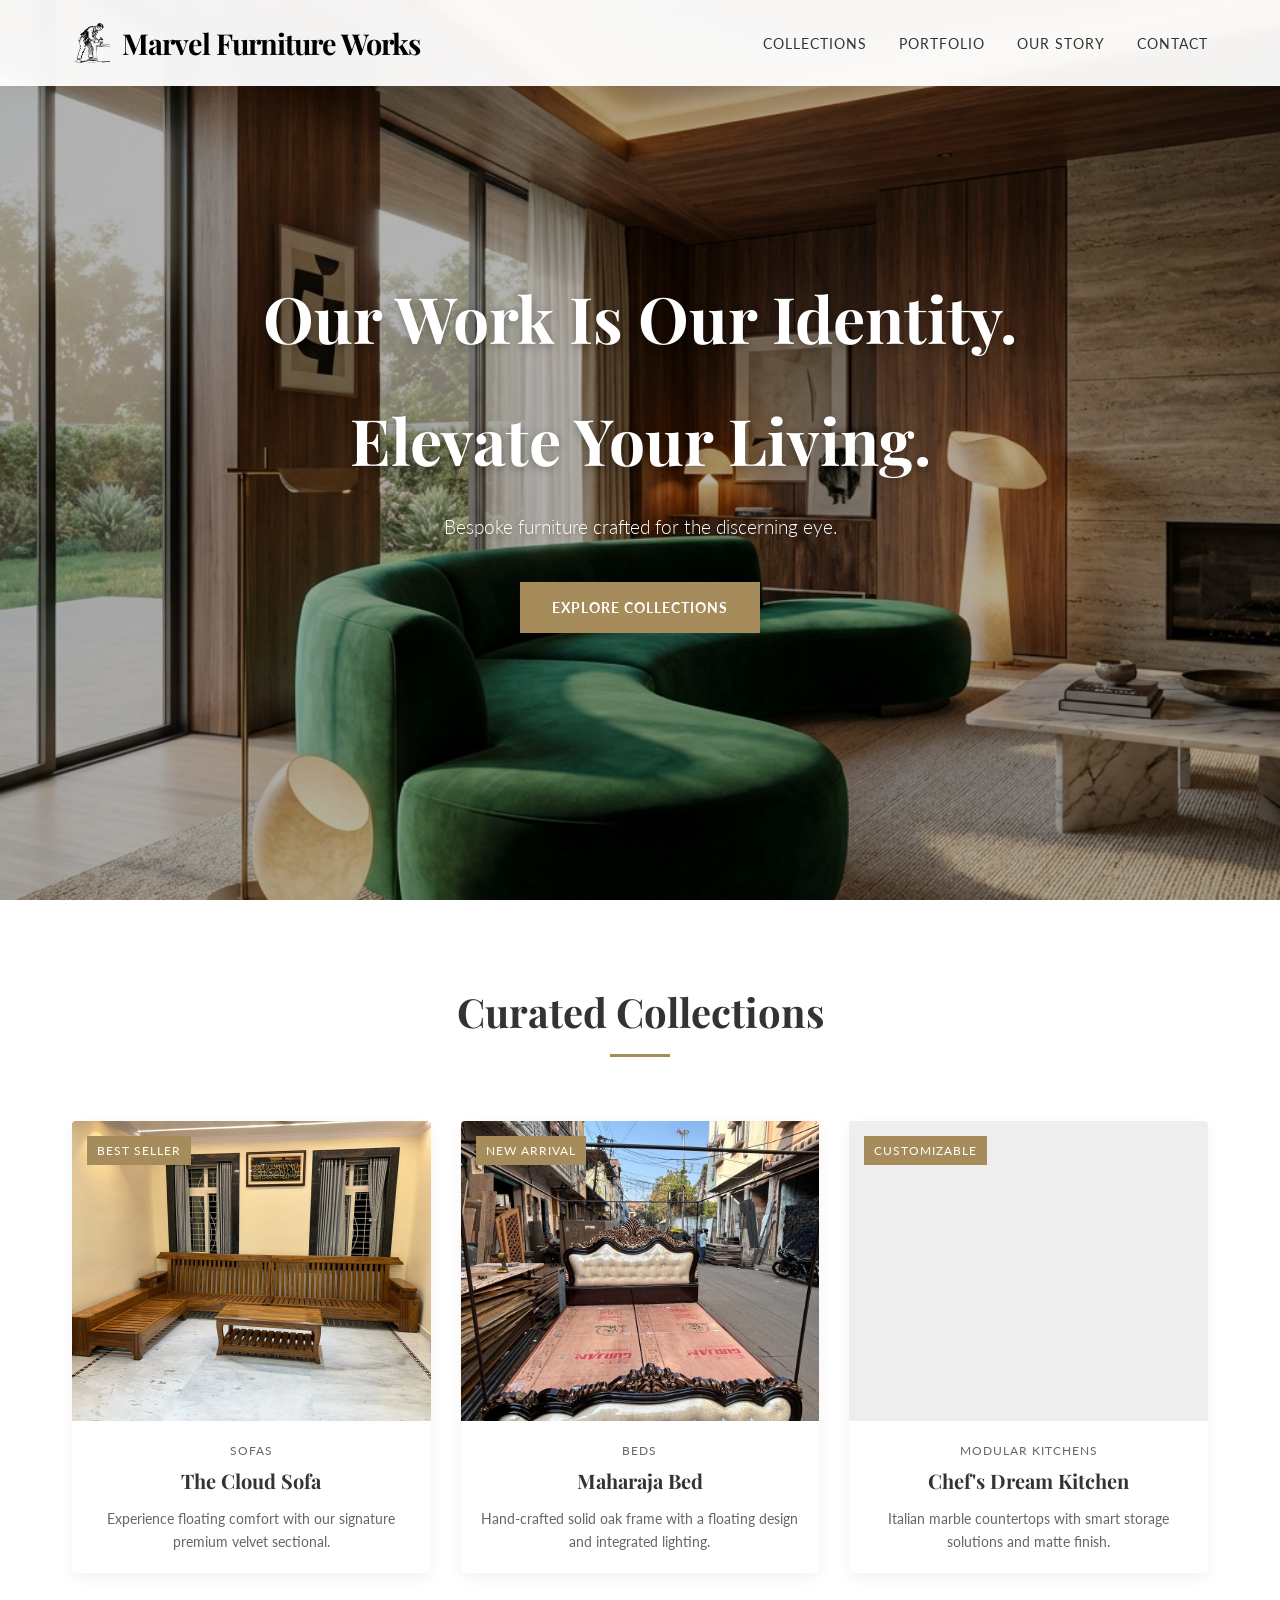
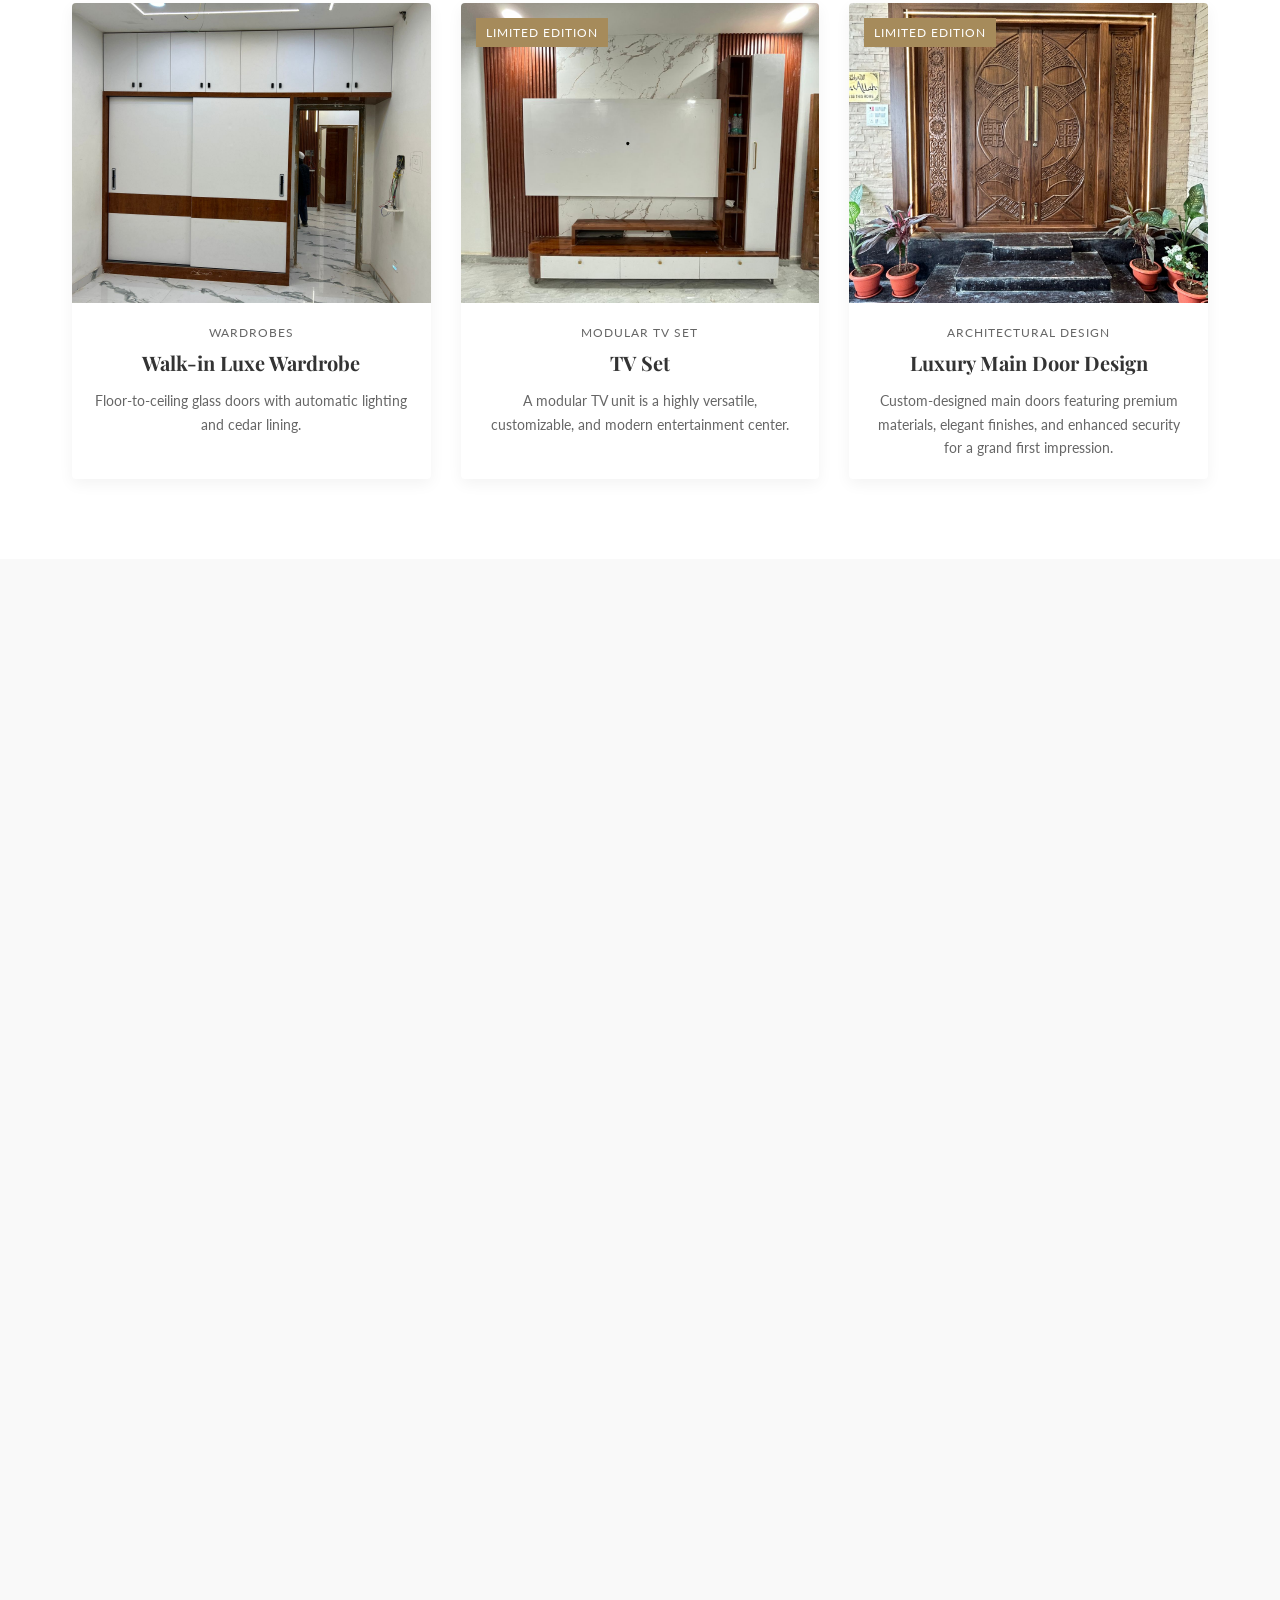
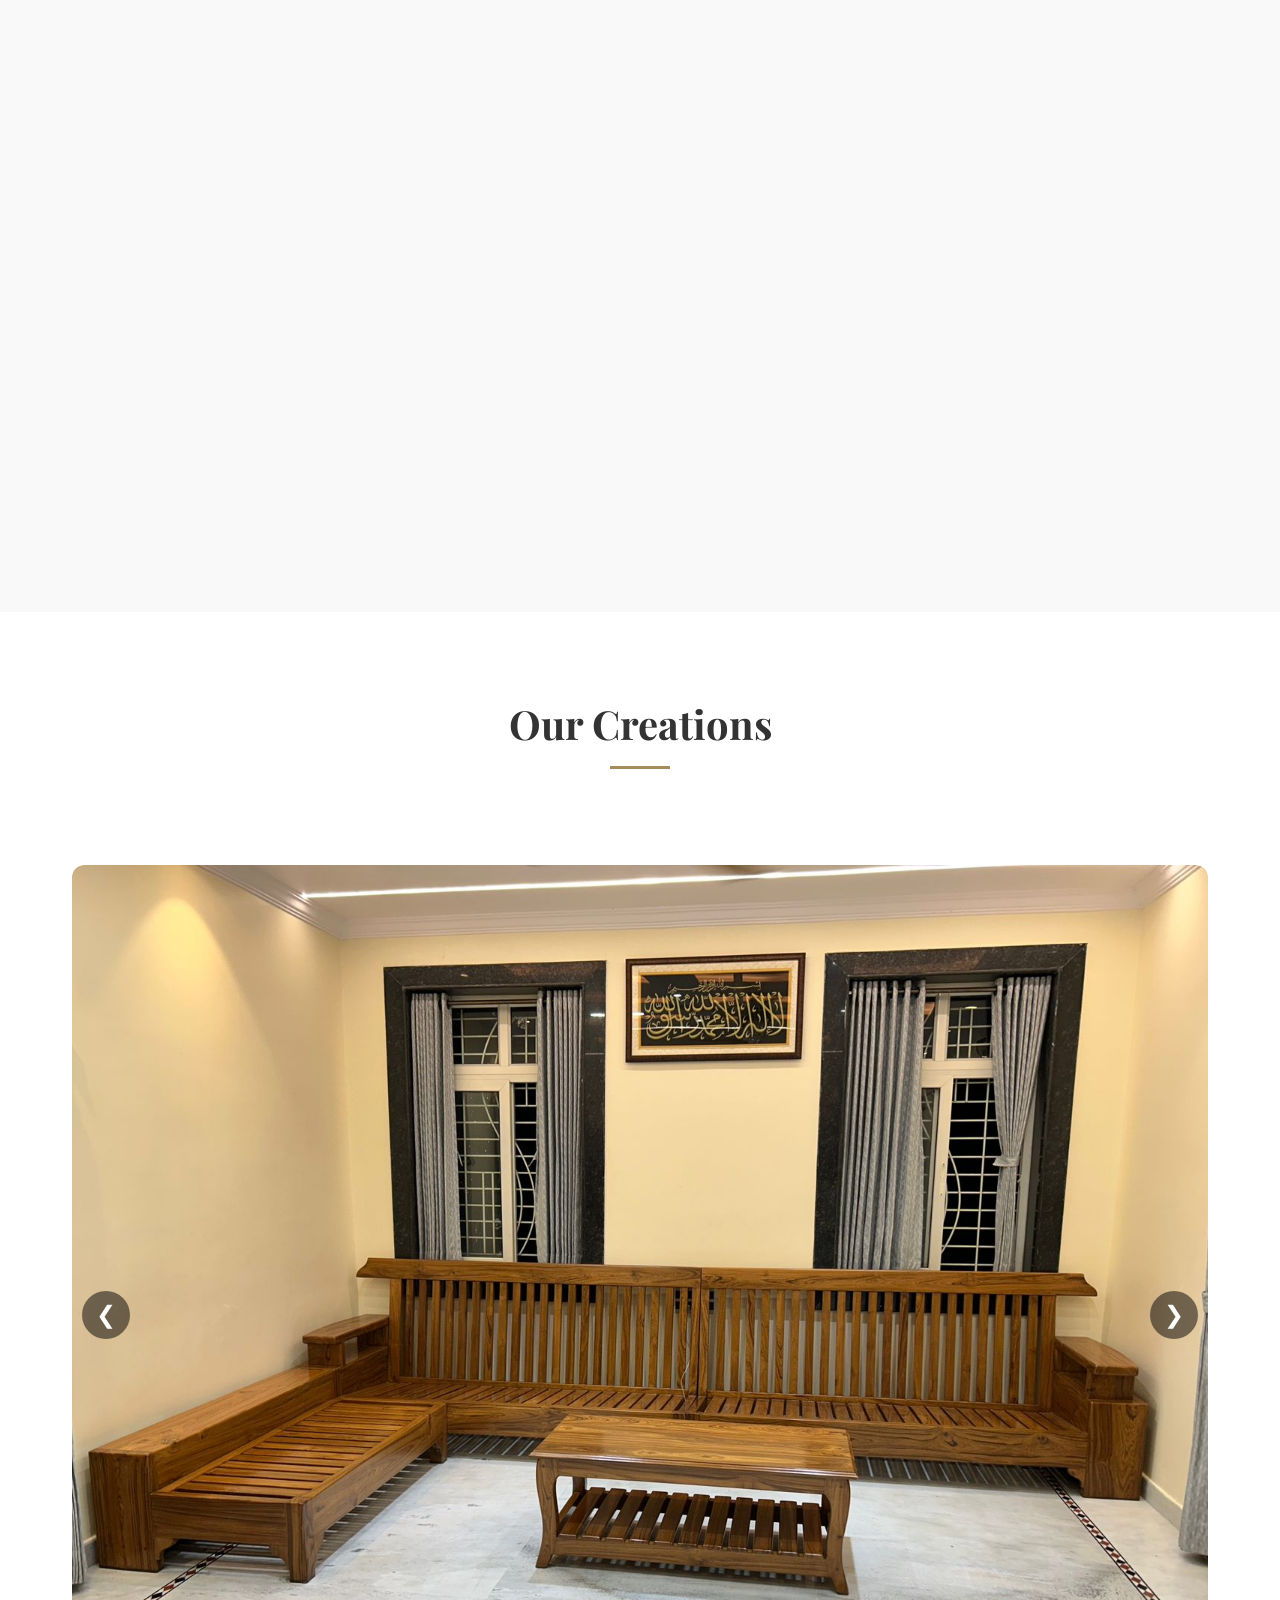
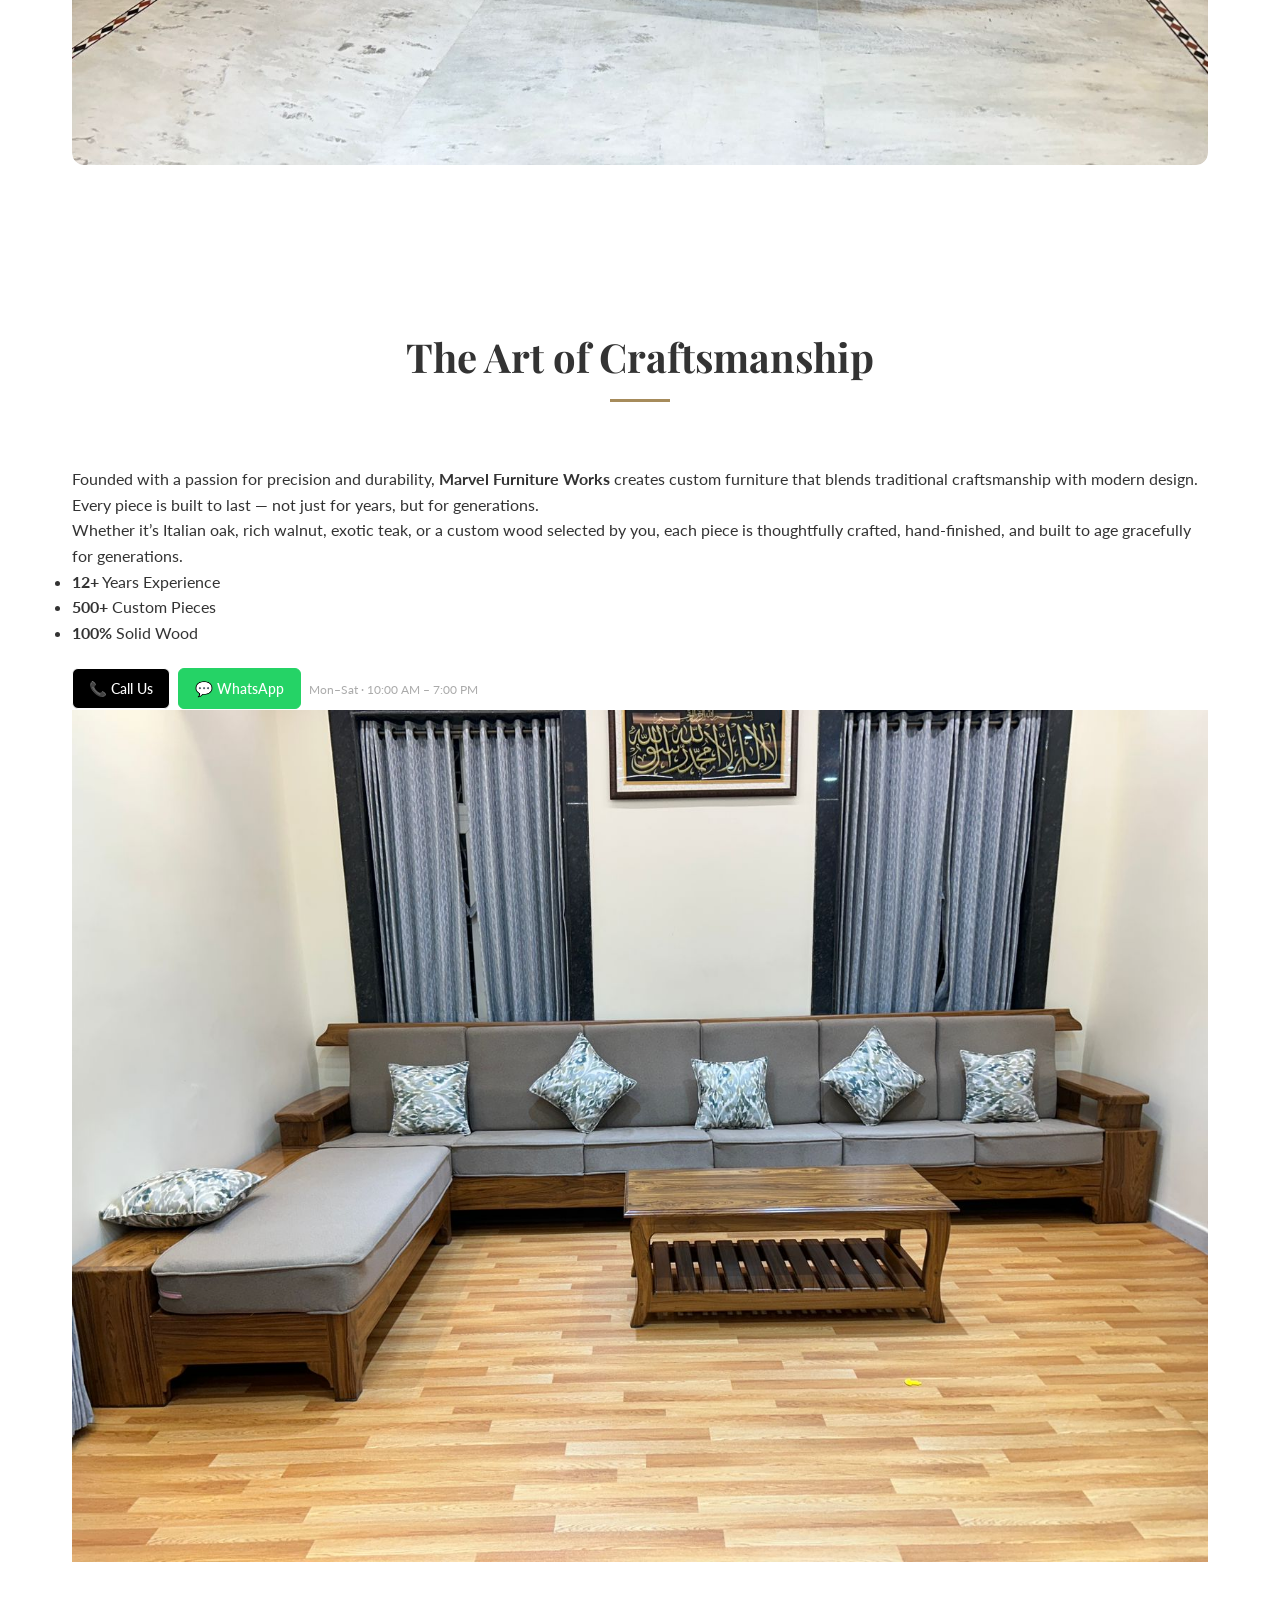
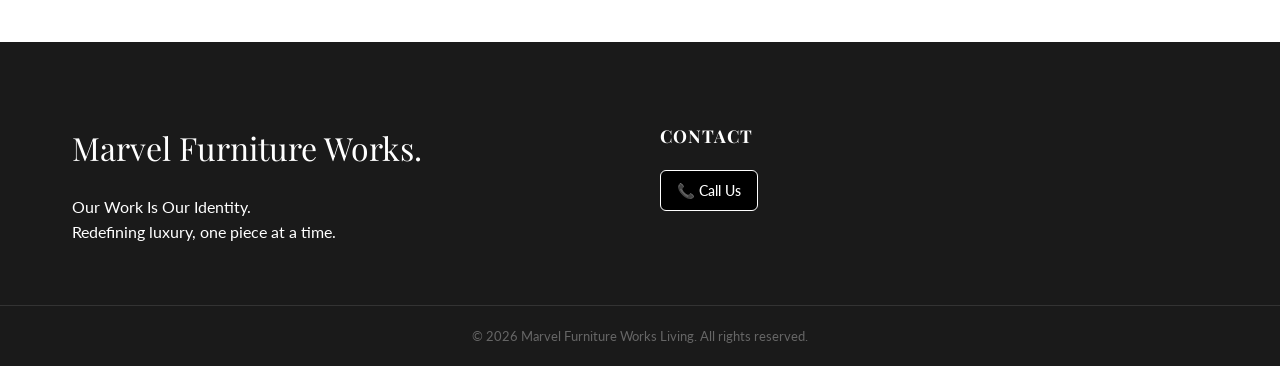
==== commit 670d0a7f: "Added Google verification meta tag" ====
--- a/index.html
+++ b/index.html
@@ -4,6 +4,7 @@
 <head>
     <meta charset="UTF-8">
     <meta name="viewport" content="width=device-width, initial-scale=1.0">
+    <meta name="google-site-verification" content="8558f52fa5e7b249" />
     <title>Marvel Furniture Works | Bespoke Furniture</title>
    <link rel="icon" type="image/png" href="assets/logo1.png">
 
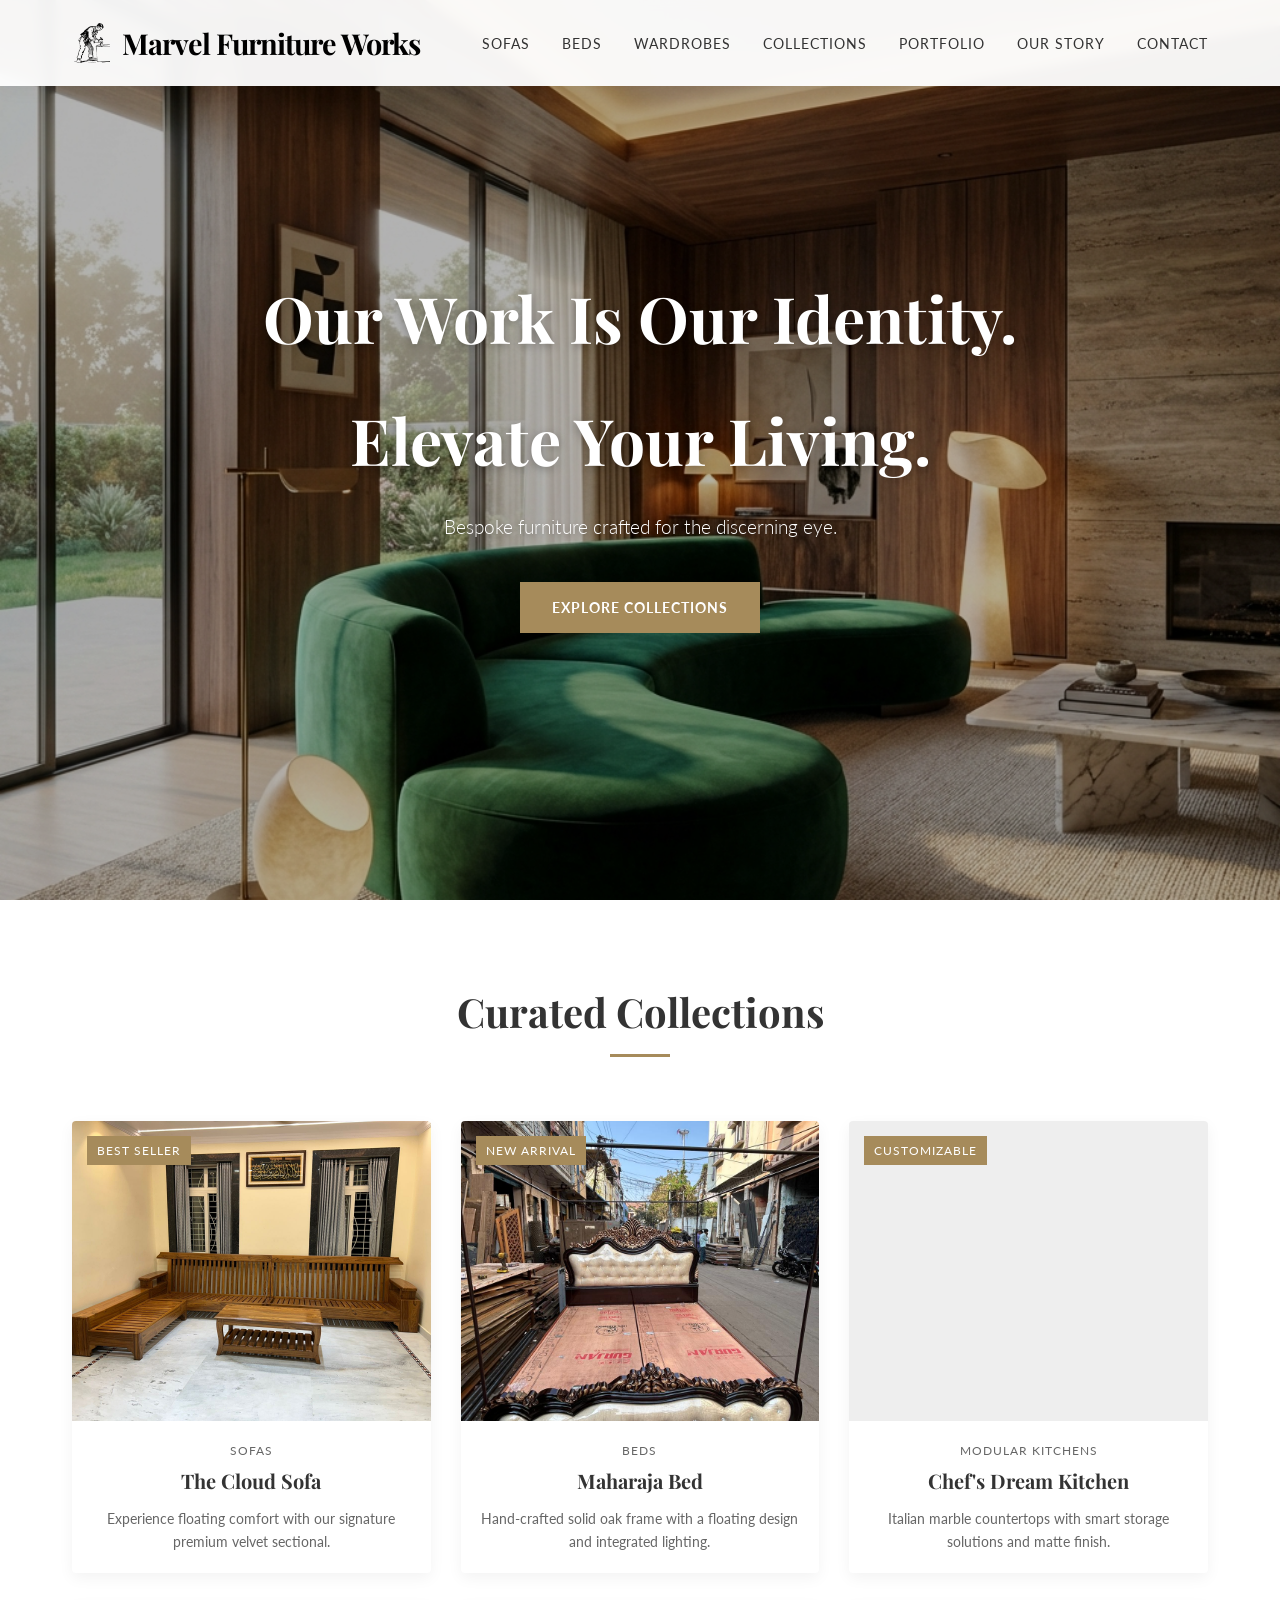
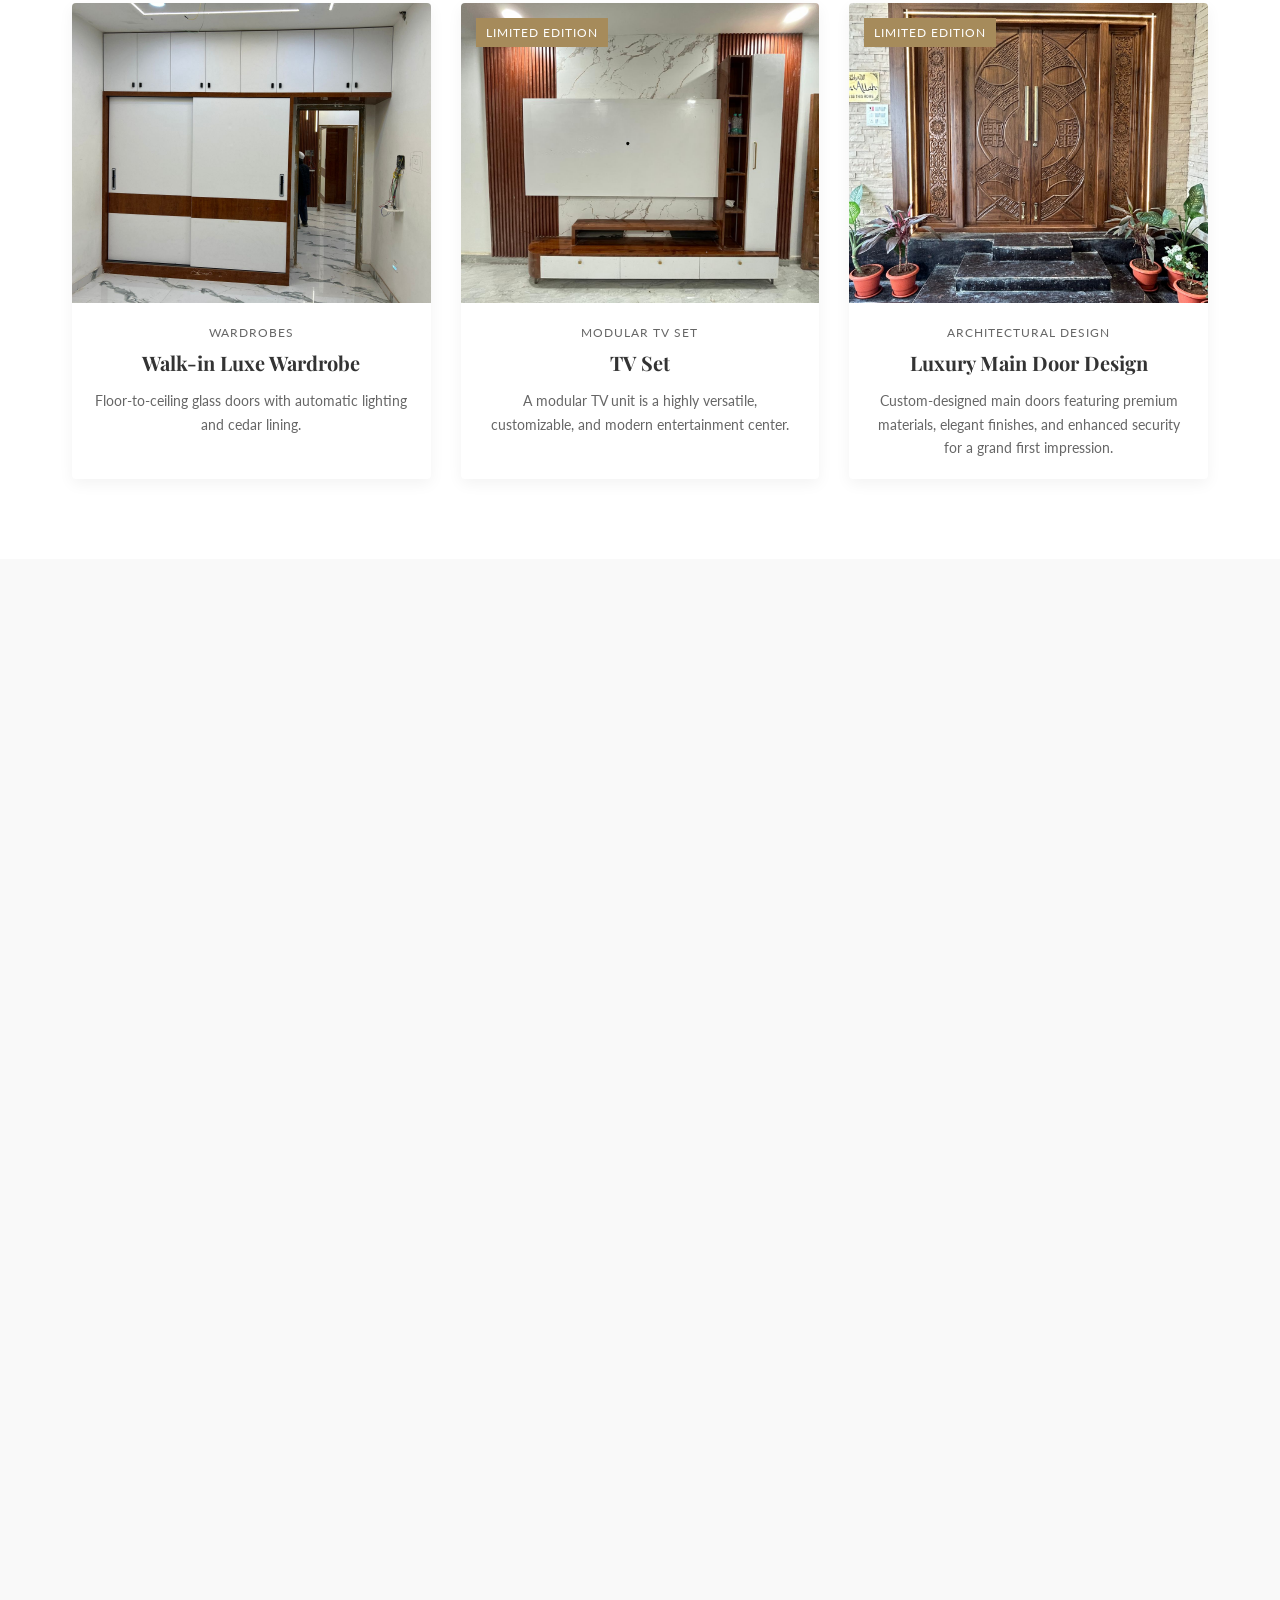
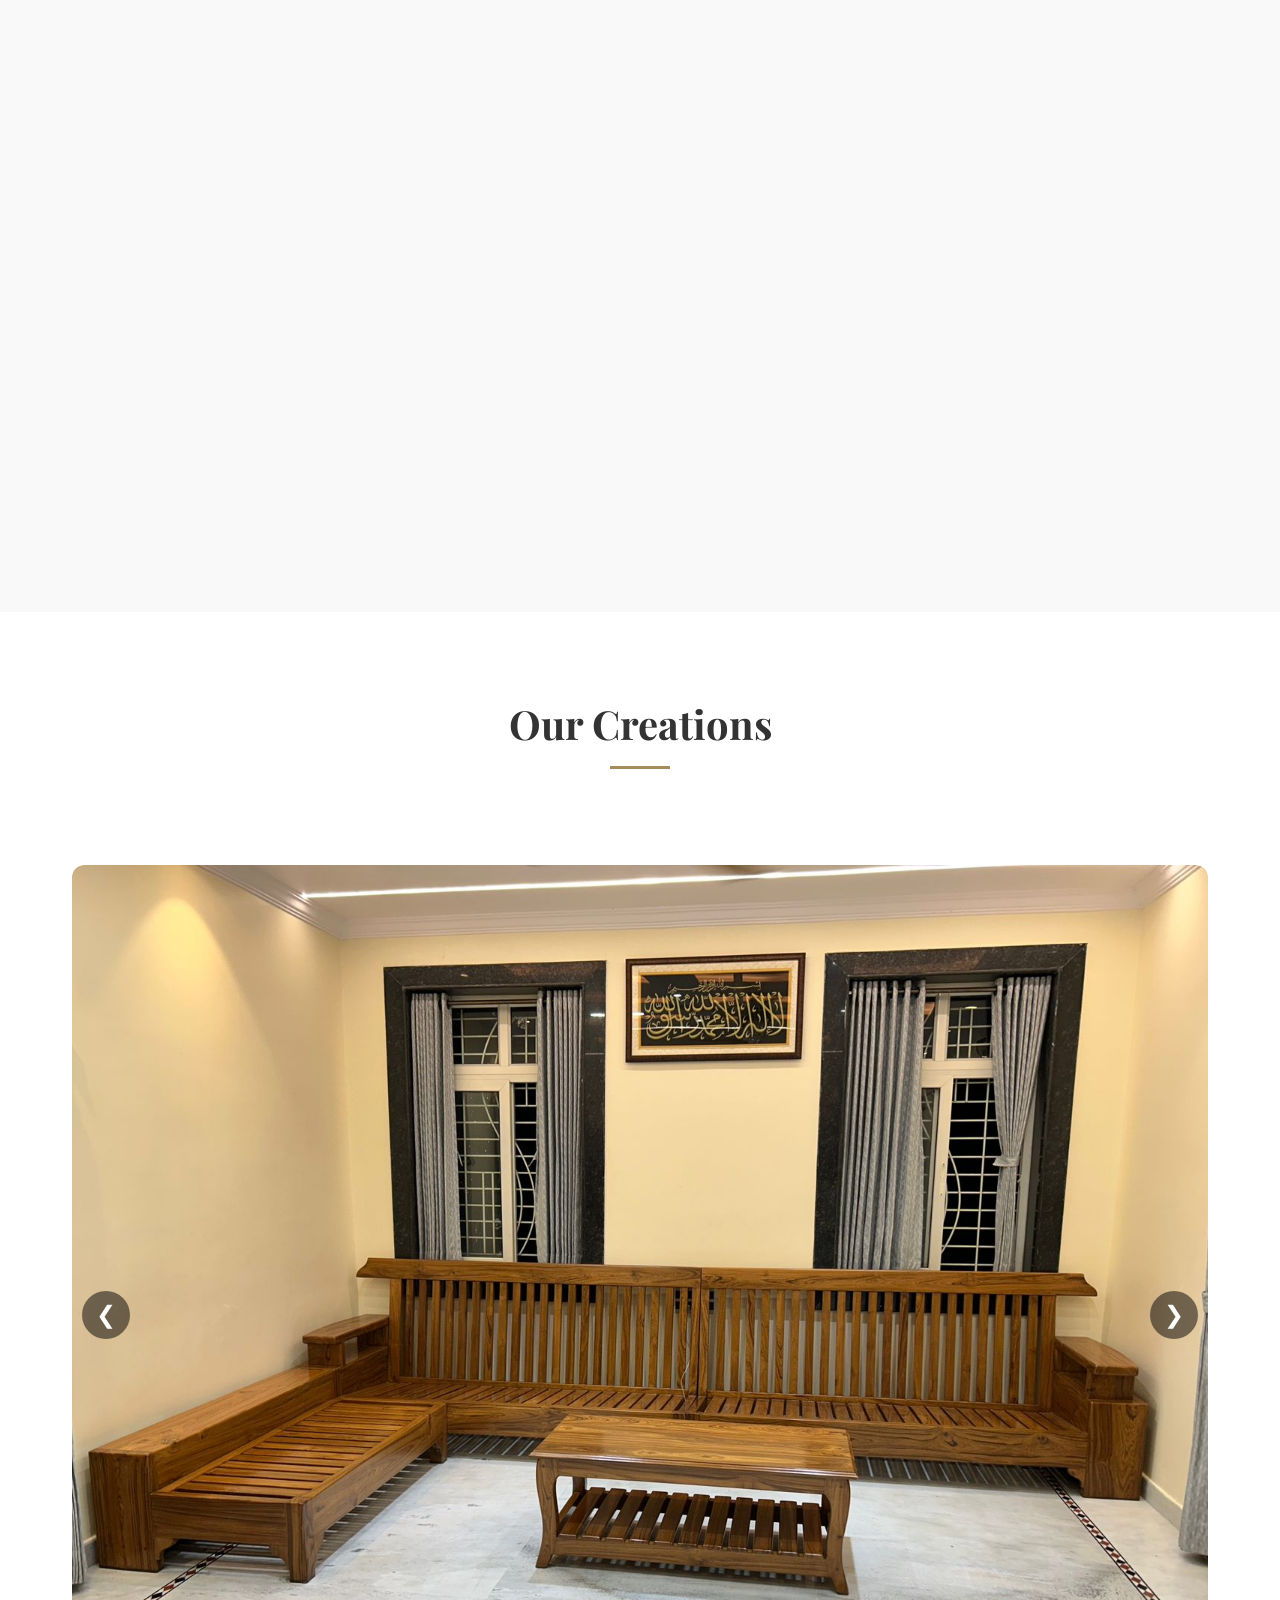
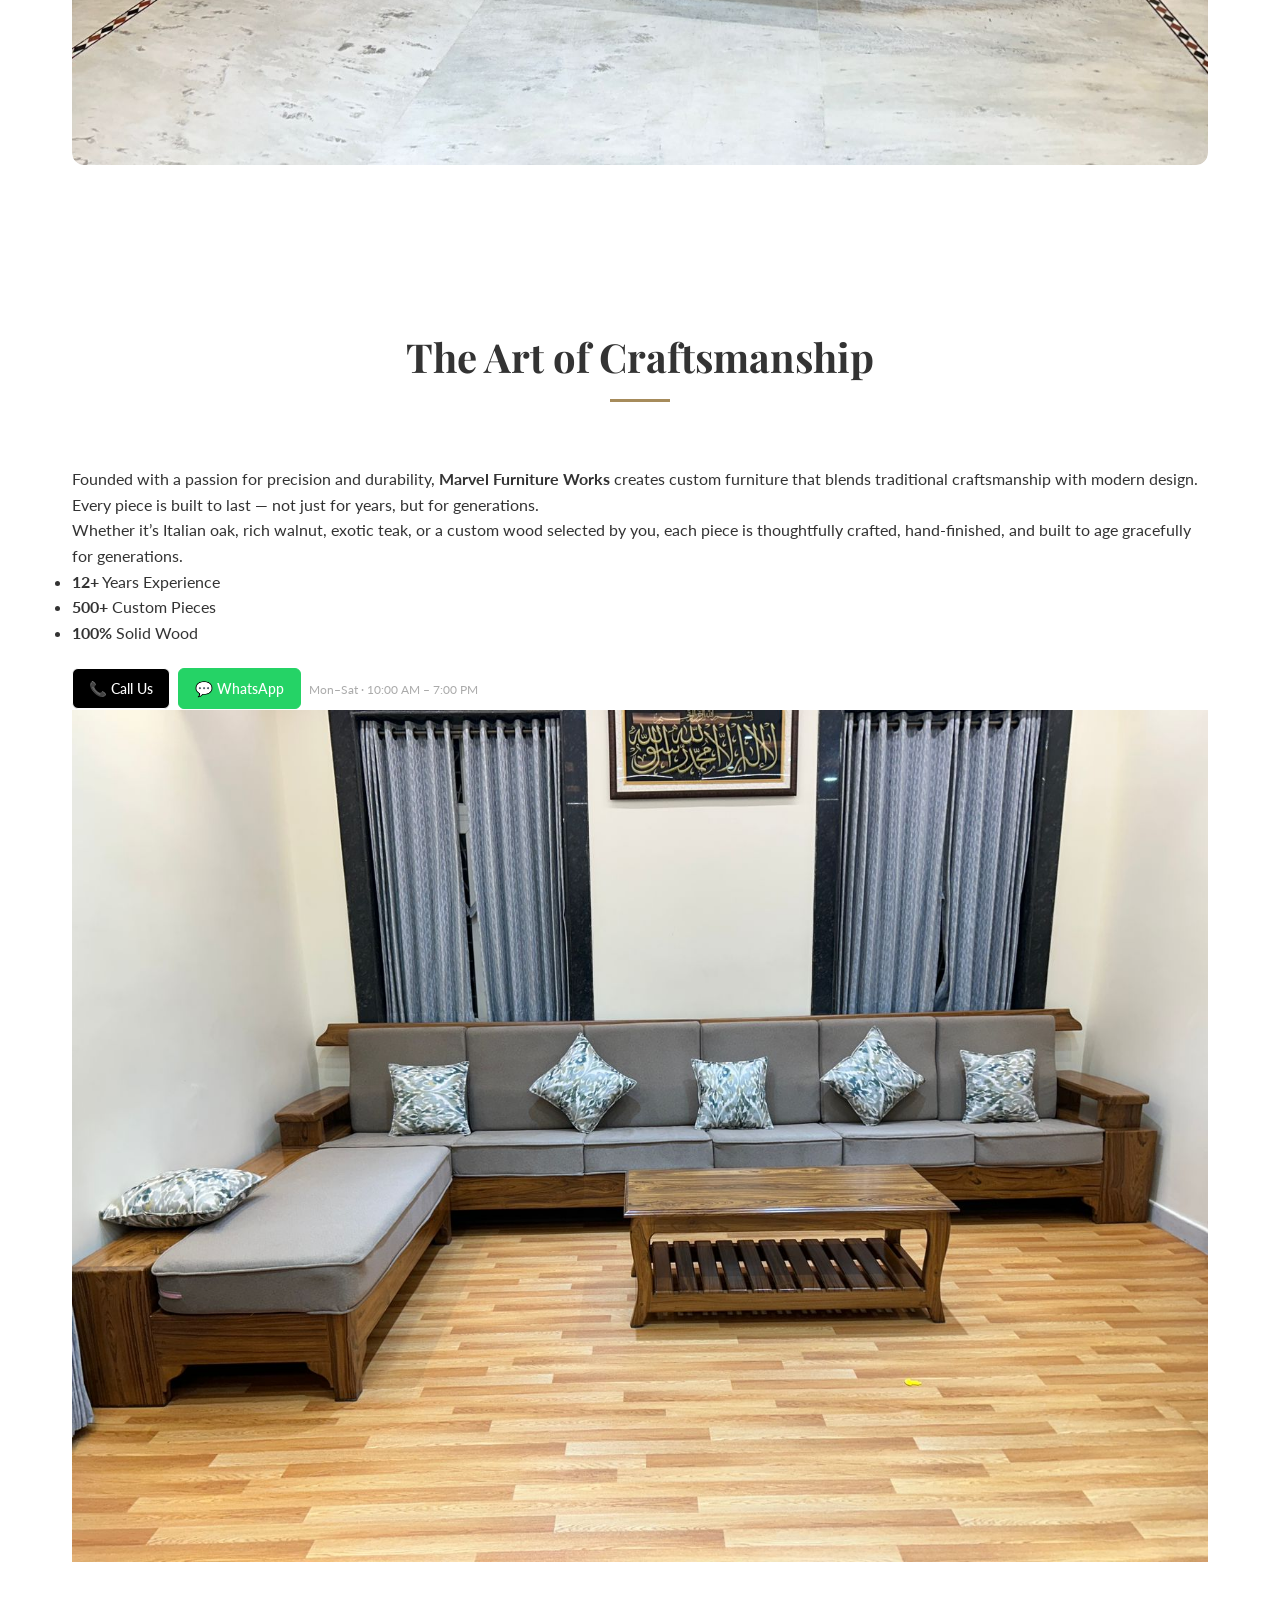
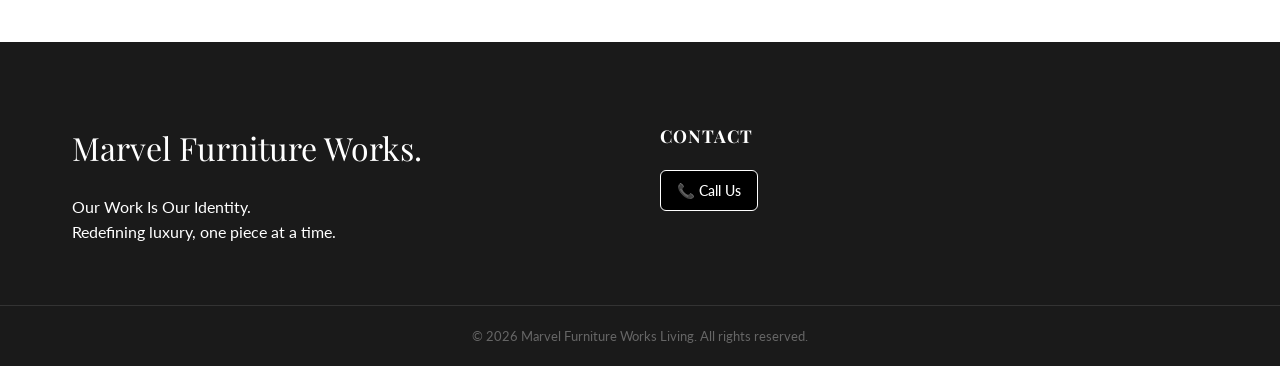
==== commit 82b06a7b: "Added SEO pages and updated navbar" ====
--- a/index.html
+++ b/index.html
@@ -6,7 +6,7 @@
     <meta name="viewport" content="width=device-width, initial-scale=1.0">
     <meta name="google-site-verification" content="8558f52fa5e7b249" />
     <title>Marvel Furniture Works | Bespoke Furniture</title>
-   <link rel="icon" type="image/png" href="assets/logo1.png">
+    <link rel="icon" type="image/png" href="assets/logo1.png">
 
 
     <meta name="description" content="Handcrafted premium furniture for the modern home.">
@@ -32,6 +32,10 @@
 
 
             <ul class="nav-links">
+                <li><a href="sofas.html">Sofas</a></li>
+                <li><a href="beds.html">Beds</a></li>
+                <li><a href="wardrobes.html">Wardrobes</a></li>
+
                 <li><a href="#collections">Collections</a></li>
                 <li><a href="#portfolio">Portfolio</a></li>
                 <li><a href="#about">Our Story</a></li>
@@ -147,9 +151,10 @@
                     <a href="tel:+91-9032147500" class="btn-call">
                         📞 Call Us
                     </a>
-                  <a href="https://wa.me/919032147500?text=Hello%20I%20am%20interested%20in%20your%20furniture%20work" class="btn-call whatsapp">
-    💬 WhatsApp
-</a>
+                    <a href="https://wa.me/919032147500?text=Hello%20I%20am%20interested%20in%20your%20furniture%20work"
+                        class="btn-call whatsapp">
+                        💬 WhatsApp
+                    </a>
 
                     <small class="cta-note">
                         Mon–Sat · 10:00 AM – 7:00 PM
@@ -180,9 +185,9 @@
             <div class="footer-links">
                 <h3>Contact</h3>
                 <!-- <p>hello@lussoliving.com</p> -->
-              <a href="tel:+91-9032147500" class="btn-call">
-                        📞 Call Us
-                    </a>
+                <a href="tel:+91-9032147500" class="btn-call">
+                    📞 Call Us
+                </a>
                 <!-- <div class="socials">
                     <a href="#">IG</a>
                     <a href="#">PN</a>
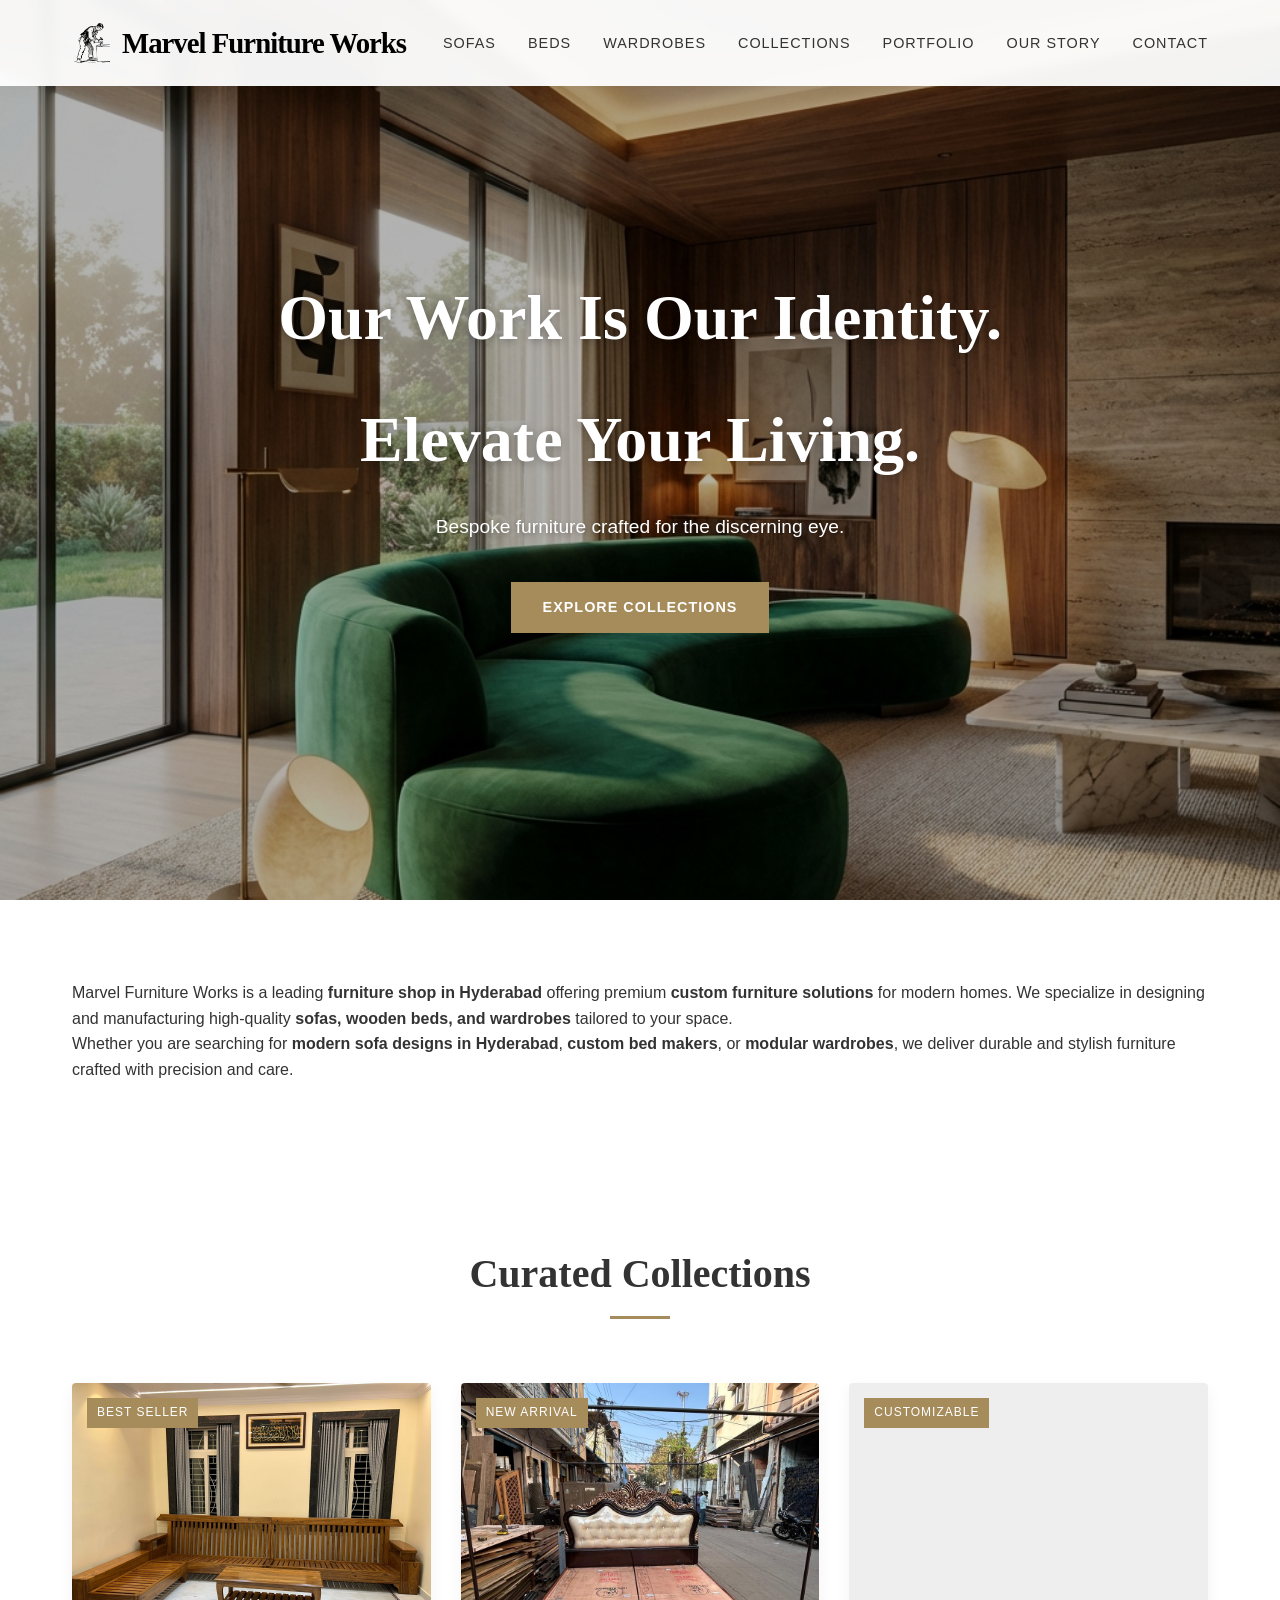
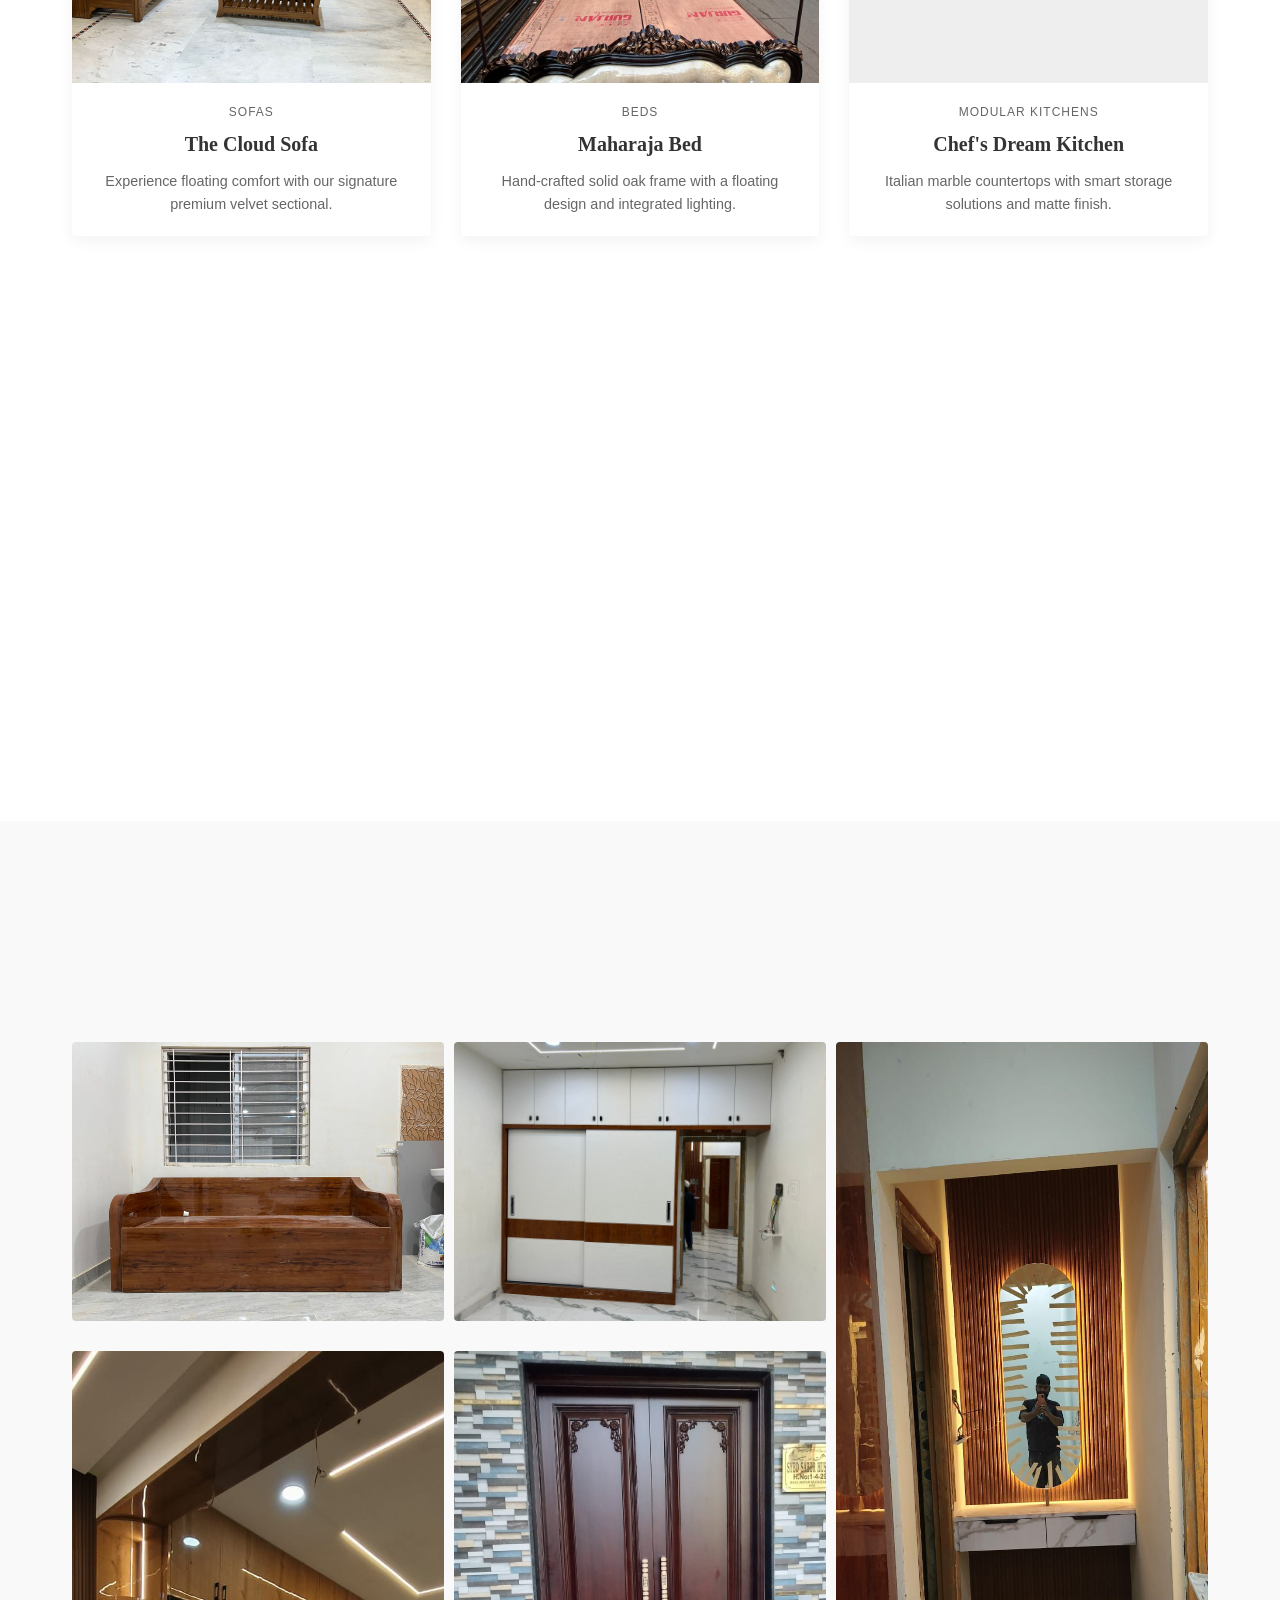
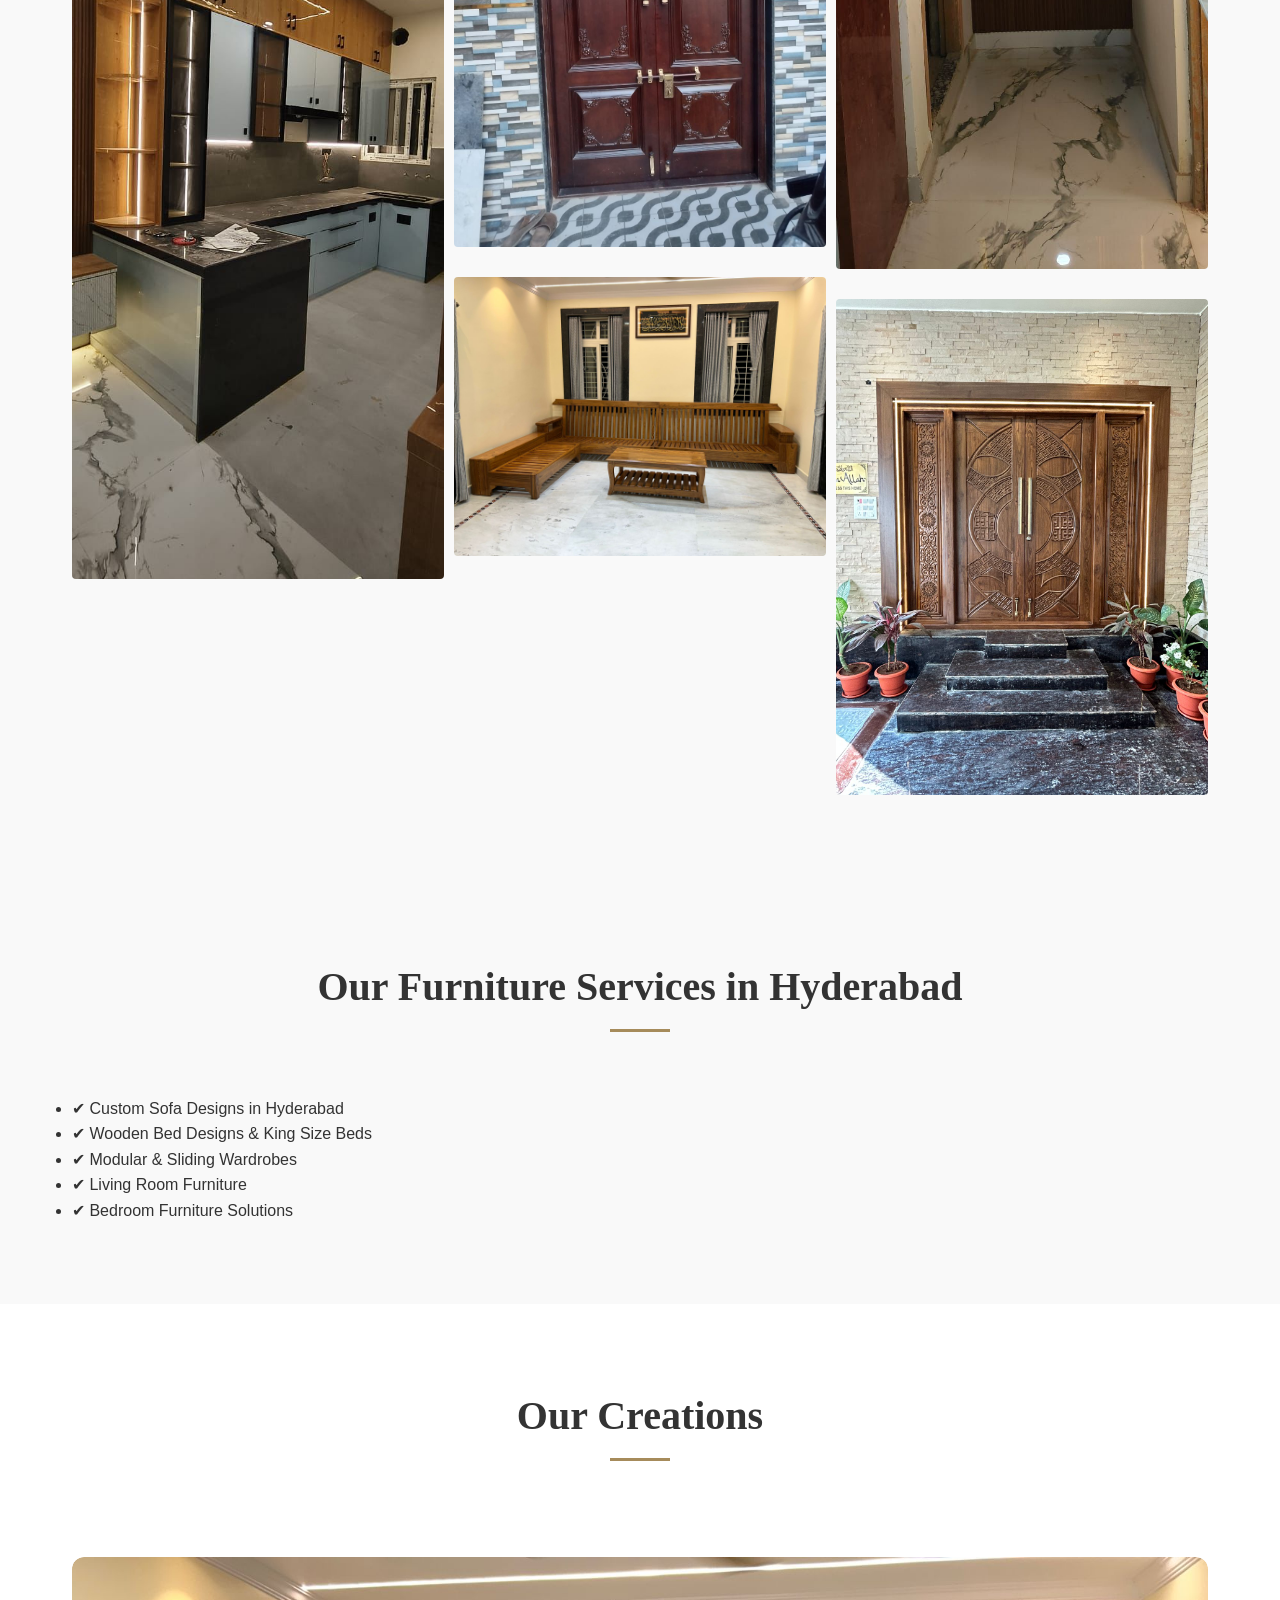
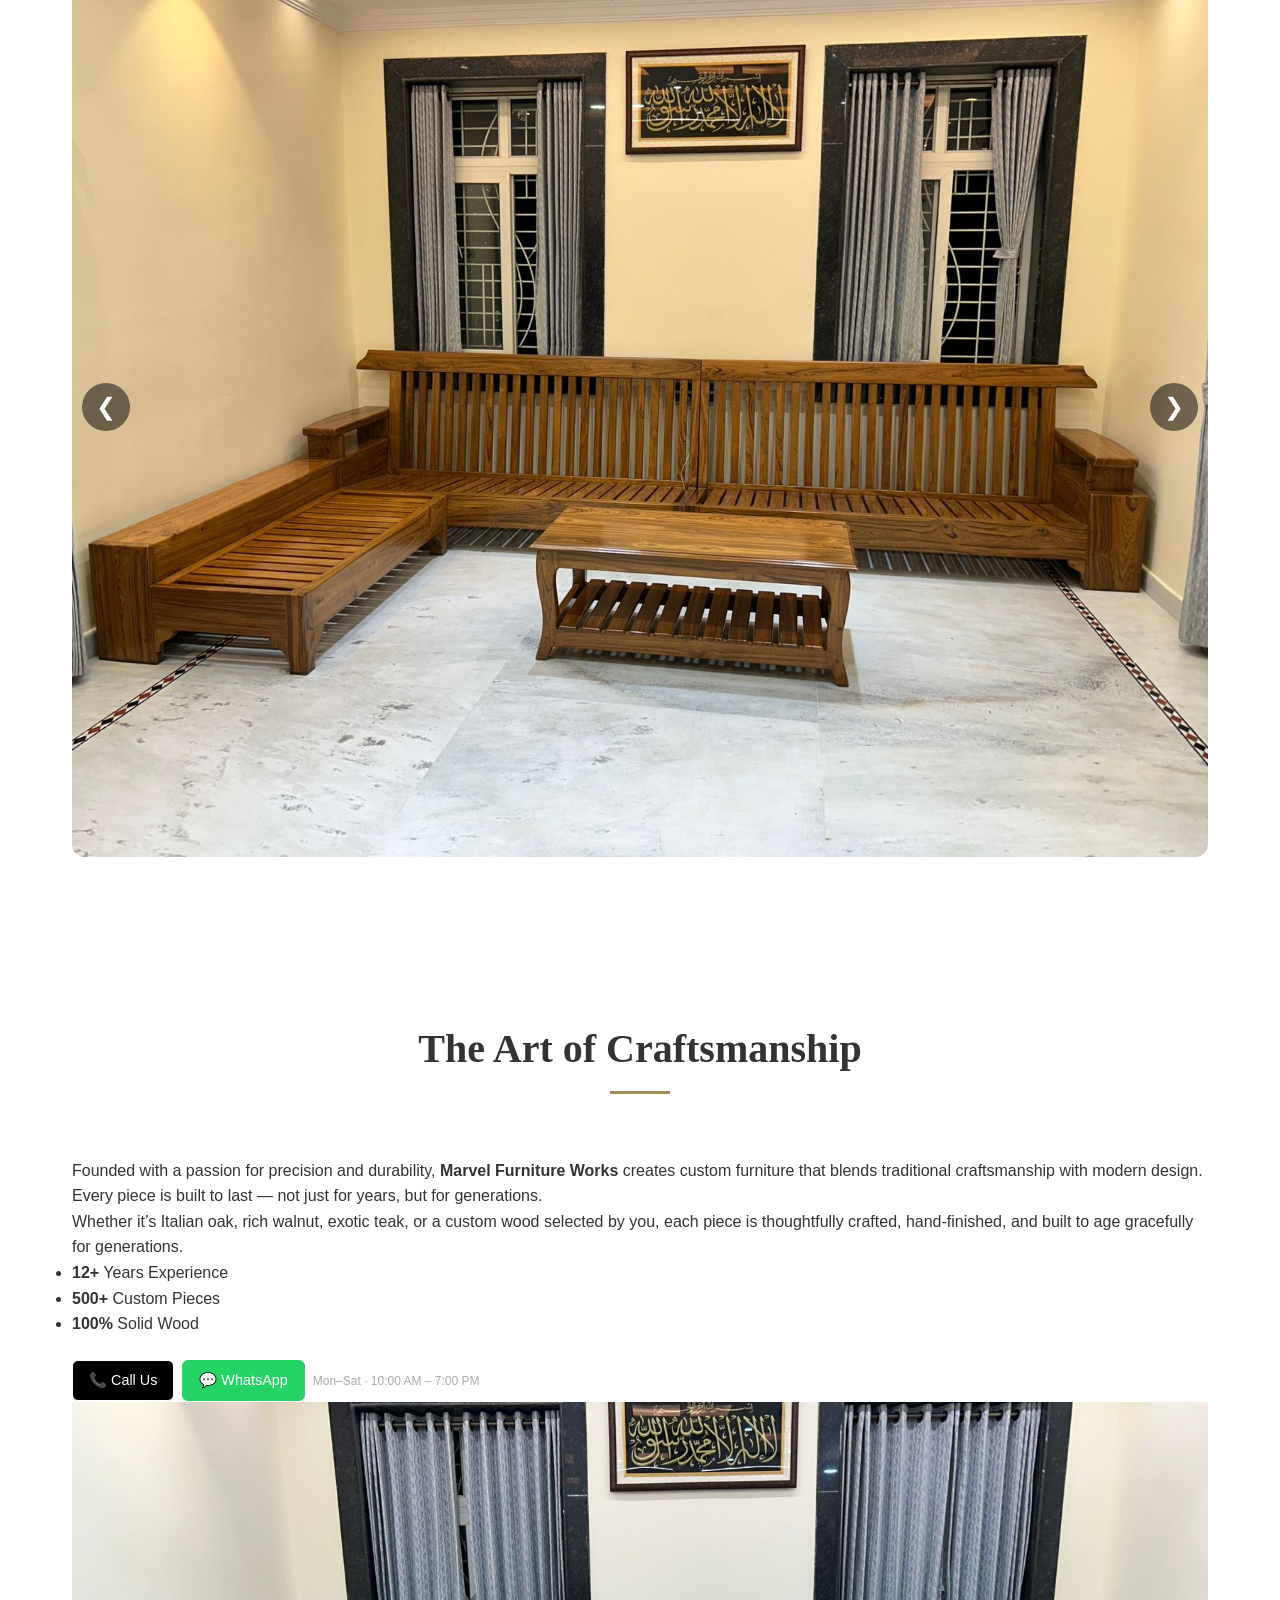
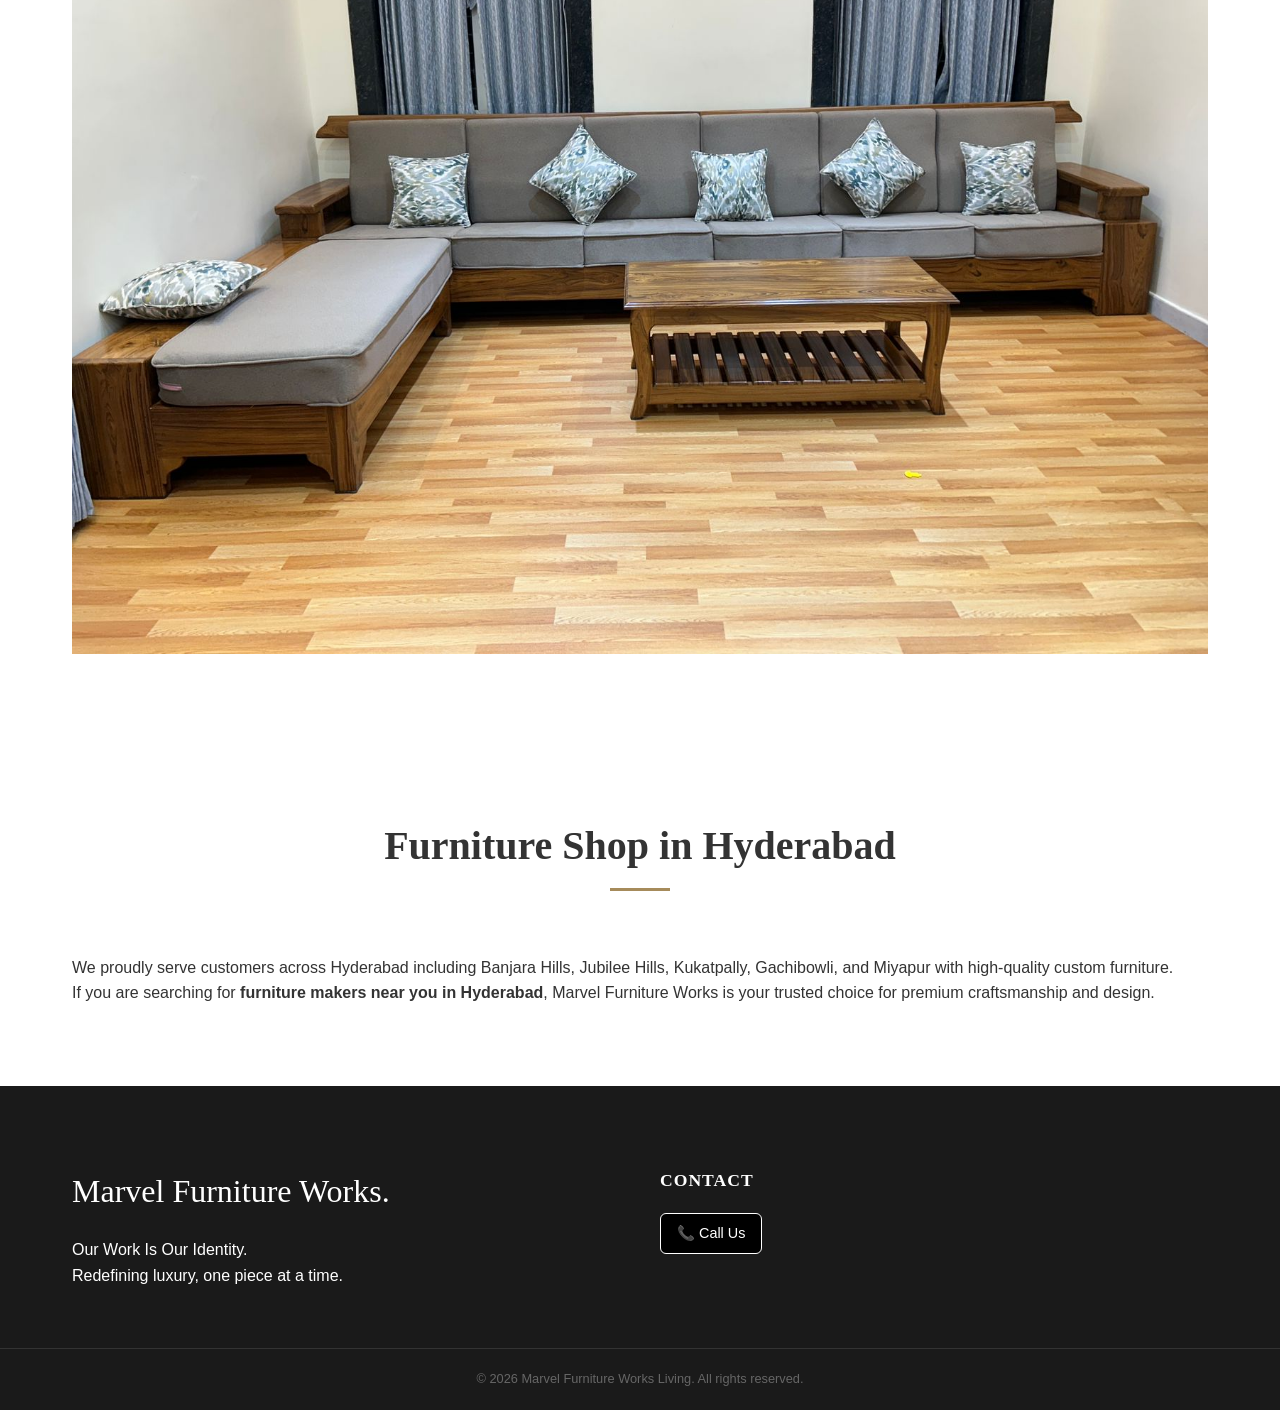
==== commit 063d4de3: "Updated SEO for homepage, beds, wardrobes and sofas" ====
--- a/index.html
+++ b/index.html
@@ -1,23 +1,39 @@
 <!DOCTYPE html>
 <html lang="en">
-
 <head>
-    <meta charset="UTF-8">
-    <meta name="viewport" content="width=device-width, initial-scale=1.0">
-    <meta name="google-site-verification" content="8558f52fa5e7b249" />
-    <title>Marvel Furniture Works | Bespoke Furniture</title>
-    <link rel="icon" type="image/png" href="assets/logo1.png">
-
-
-    <meta name="description" content="Handcrafted premium furniture for the modern home.">
-    <!-- Fonts -->
-    <link rel="preconnect" href="https://fonts.googleapis.com">
-    <link rel="preconnect" href="https://fonts.gstatic.com" crossorigin>
-    <link
-        href="https://fonts.googleapis.com/css2?family=Lato:ital,wght@0,300;0,400;0,700;1,400&family=Playfair+Display:ital,wght@0,400;0,600;0,700;1,400&display=swap"
-        rel="stylesheet">
-    <!-- Styles -->
-    <link rel="stylesheet" href="styles.css">
+  <meta charset="UTF-8">
+  <meta name="viewport" content="width=device-width, initial-scale=1.0">
+
+  <!-- ✅ SEO TITLE -->
+  <title>Furniture Shop in Hyderabad | Custom Furniture | Marvel Furniture Works</title>
+
+  <!-- ✅ SEO META -->
+  <meta name="description" content="Best furniture shop in Hyderabad offering custom sofas, wooden beds, wardrobes and modern furniture. High-quality craftsmanship at affordable prices.">
+
+  <!-- ✅ GOOGLE VERIFICATION -->
+  <meta name="google-site-verification" content="8558f52fa5e7b249" />
+
+  <!-- ✅ CANONICAL -->
+  <link rel="canonical" href="https://marvelfurniture.netlify.app/">
+
+  <!-- ✅ OPEN GRAPH -->
+  <meta property="og:title" content="Marvel Furniture Works Hyderabad">
+  <meta property="og:description" content="Custom furniture in Hyderabad including sofas, beds and wardrobes.">
+  <meta property="og:image" content="assets/logo1.png">
+
+  <link rel="icon" href="assets/logo1.png">
+
+  <link rel="stylesheet" href="styles.css">
+  <meta name="keywords" content="
+furniture shop in Hyderabad,
+custom furniture Hyderabad,
+sofa manufacturers Hyderabad,
+bed makers Hyderabad,
+wardrobe makers Hyderabad,
+modern furniture Hyderabad,
+living room furniture Hyderabad,
+bedroom furniture Hyderabad
+">
 </head>
 
 <body>
@@ -60,6 +76,25 @@
         </div>
     </header>
 
+    <section class="section">
+  <div class="container">
+
+    <p>
+      Marvel Furniture Works is a leading <strong>furniture shop in Hyderabad</strong> 
+      offering premium <strong>custom furniture solutions</strong> for modern homes.
+      We specialize in designing and manufacturing high-quality 
+      <strong>sofas, wooden beds, and wardrobes</strong> tailored to your space.
+    </p>
+
+    <p>
+      Whether you are searching for <strong>modern sofa designs in Hyderabad</strong>, 
+      <strong>custom bed makers</strong>, or <strong>modular wardrobes</strong>, 
+      we deliver durable and stylish furniture crafted with precision and care.
+    </p>
+
+  </div>
+</section>
+
     <!-- Products Section -->
     <section class="section" id="collections">
         <div class="container">
@@ -80,6 +115,21 @@
             </div>
         </div>
     </section>
+    <section class="section bg-light">
+  <div class="container">
+
+    <h2 class="section-title">Our Furniture Services in Hyderabad</h2>
+
+    <ul>
+      <li>✔ Custom Sofa Designs in Hyderabad</li>
+      <li>✔ Wooden Bed Designs & King Size Beds</li>
+      <li>✔ Modular & Sliding Wardrobes</li>
+      <li>✔ Living Room Furniture</li>
+      <li>✔ Bedroom Furniture Solutions</li>
+    </ul>
+
+  </div>
+</section>
 
     <section class="section" id="slider">
         <div class="container">
@@ -87,7 +137,7 @@
             <div class="slider">
                 <div class="slides">
                     <div class="slide"><img src="assets/image.png" alt="Custom Italian Oak Table"></div>
-                    <div class="slide"><img src="assets/image 2.png" alt="Luxury Walnut Cabinet"></div>
+                    <div class="slide"><img src="assets/custom-sofa-hyderabad.jpg" alt="Luxury Walnut Cabinet"></div>
 
                     <div class="slide"><img src="assets/bed5.png" alt="Handcrafted Teak Chair"></div>
                     <div class="slide"><img src="assets/main dooe 2.png" alt="Handcrafted Teak Chair"></div>
@@ -96,12 +146,12 @@
                     <div class="slide"><img src="assets/kitchen 3.jpeg" alt="Handcrafted Teak Chair"></div>
                     <div class="slide"><img src="assets/kitchen set.jpeg" alt="Handcrafted Teak Chair"></div>
                     <div class="slide"><img src="assets/kithcen 2.jpeg" alt="Handcrafted Teak Chair"></div>
-                    <div class="slide"><img src="assets/maharaja 2 bed.png" alt="Handcrafted Teak Chair"></div>
+                    <div class="slide"><img src="assets/luxury-bed-hyderabad.jpg" alt="Handcrafted Teak Chair"></div>
                     <div class="slide"><img src="assets/mahraja 1 bed.png" alt="Handcrafted Teak Chair"></div>
-                    <div class="slide"><img src="assets/sofa 2.jpeg" alt="Handcrafted Teak Chair"></div>
+                    <div class="slide"><img src="assets/modern-furniture-hyderabad.png" alt="Handcrafted Teak Chair"></div>
                     <div class="slide"><img src="assets/tv set 3.jpeg" alt="Handcrafted Teak Chair"></div>
                     <div class="slide"><img src="assets/tv set.jpeg" alt="Handcrafted Teak Chair"></div>
-                    <div class="slide"><img src="assets/wardrobe 2.jpeg" alt="Handcrafted Teak Chair"></div>
+                    <div class="slide"><img src="assets/wardrobe-design-hyderabad.jpg" alt="Handcrafted Teak Chair"></div>
                     <div class="slide"><img src="assets/wardrobe.png" alt="Handcrafted Teak Chair"></div>
                     <div class="slide"><img src="assets/bed1.jpeg" alt="Handcrafted Teak Chair"></div>
                     <div class="slide"><img src="assets/maharaja bed 4.jpeg" alt="Handcrafted Teak Chair"></div>
@@ -173,6 +223,24 @@
         </div>
     </section>
 
+    <section class="section">
+  <div class="container">
+
+    <h2 class="section-title">Furniture Shop in Hyderabad</h2>
+
+    <p>
+      We proudly serve customers across Hyderabad including Banjara Hills, Jubilee Hills,
+      Kukatpally, Gachibowli, and Miyapur with high-quality custom furniture.
+    </p>
+
+    <p>
+      If you are searching for <strong>furniture makers near you in Hyderabad</strong>, 
+      Marvel Furniture Works is your trusted choice for premium craftsmanship and design.
+    </p>
+
+  </div>
+</section>
+
 
     <!-- Contact / Footer -->
     <footer class="footer" id="contact">
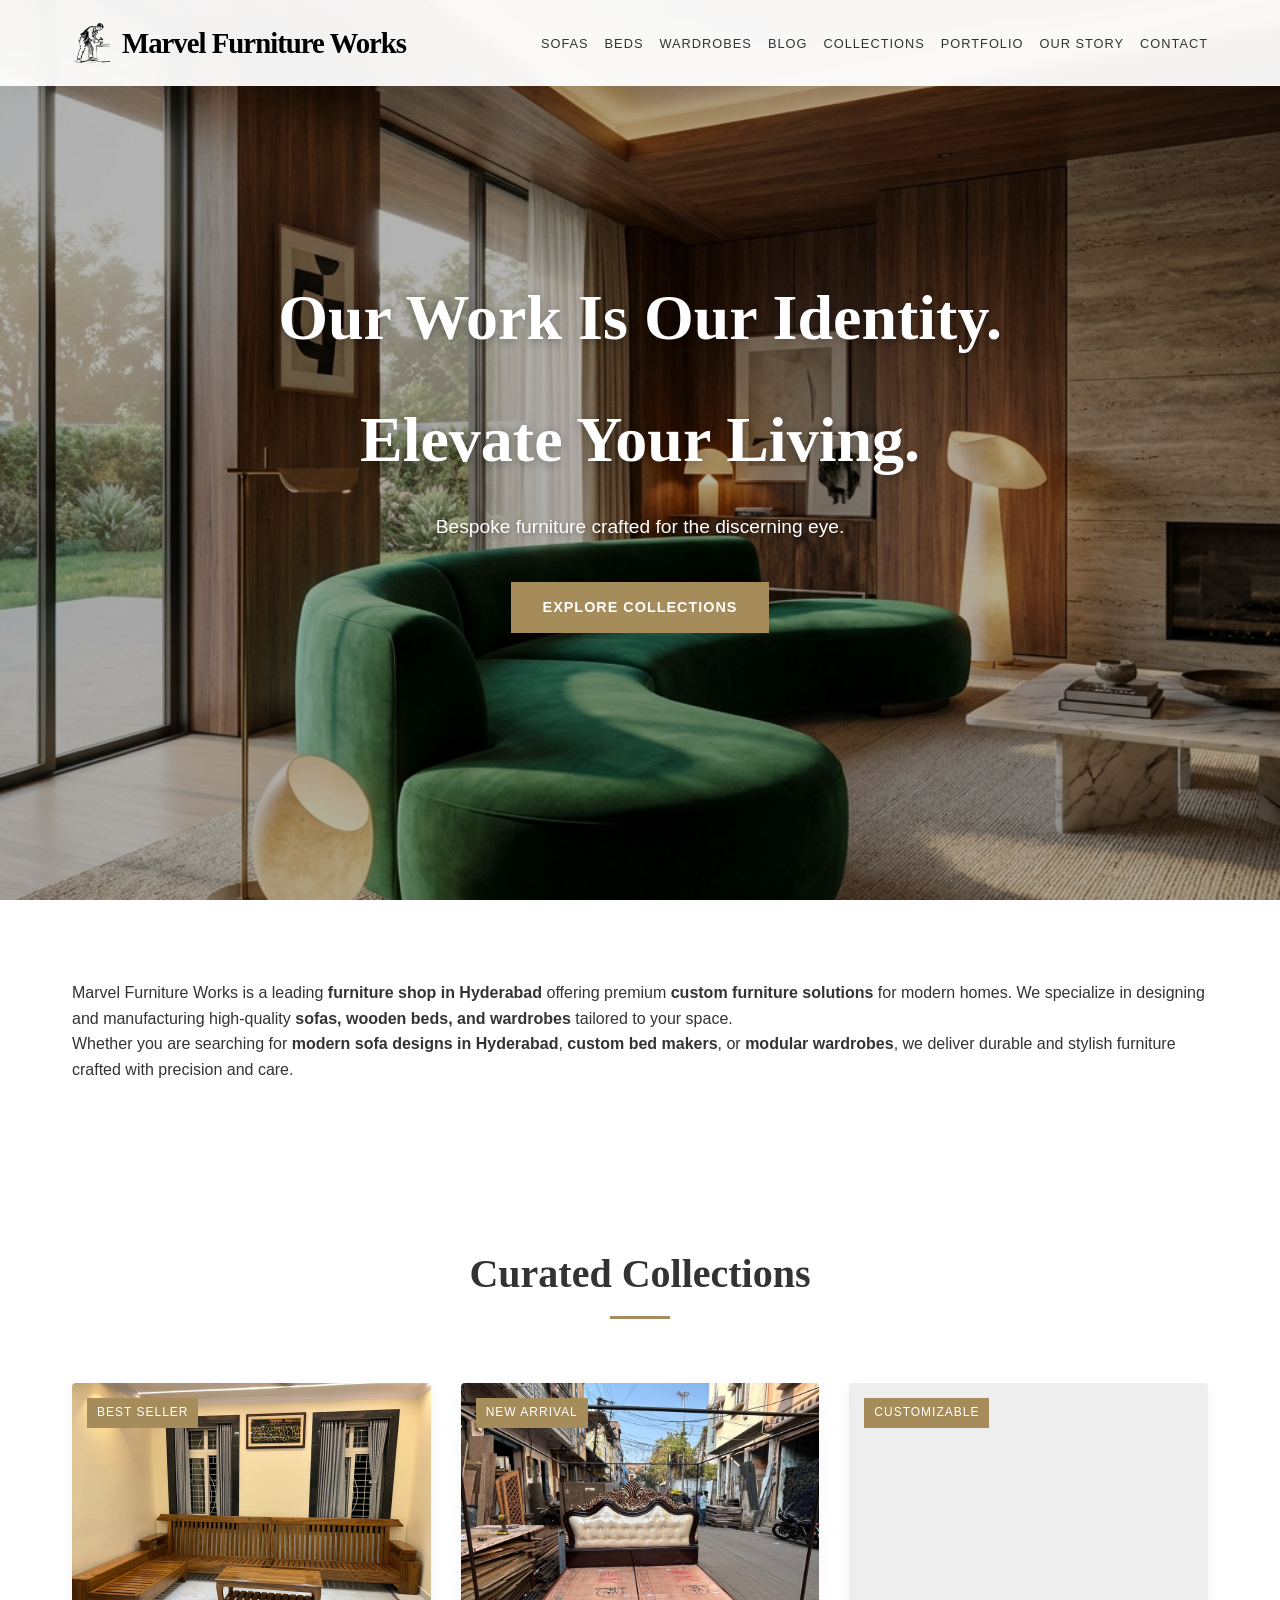
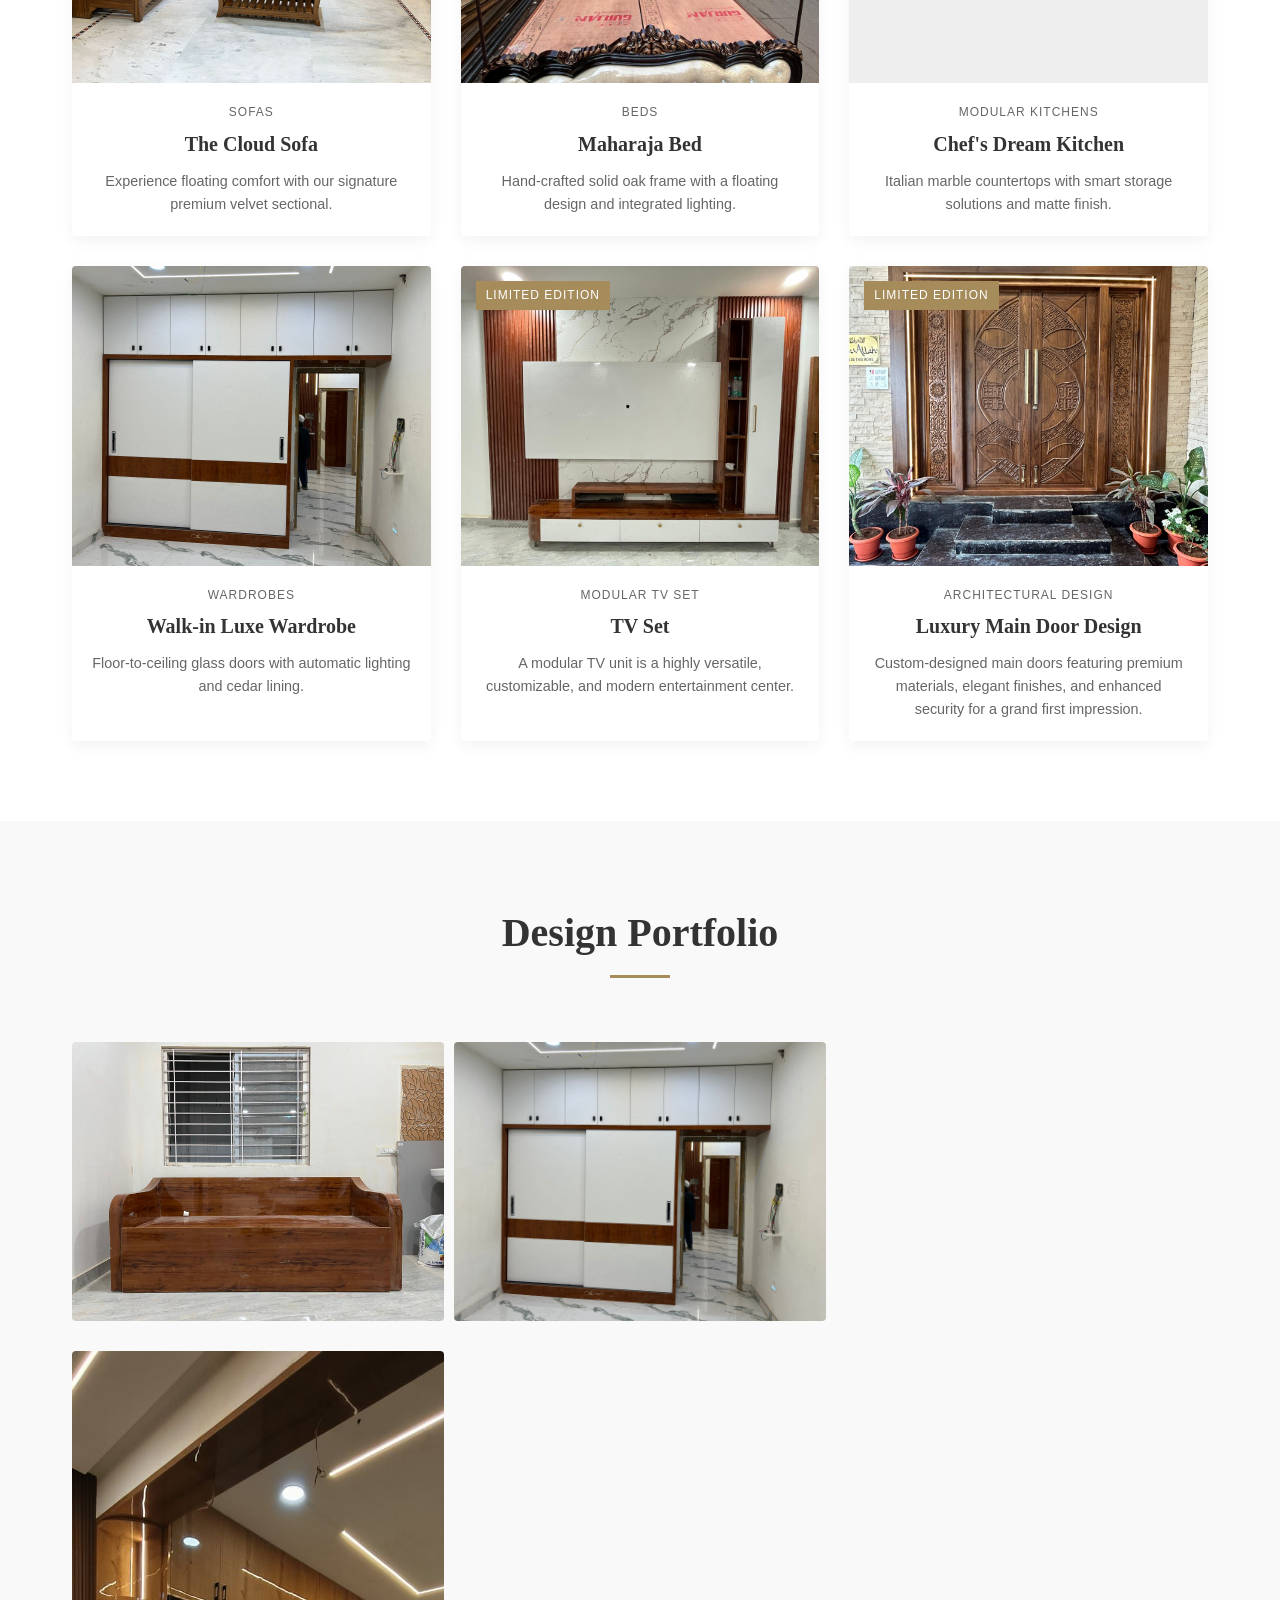
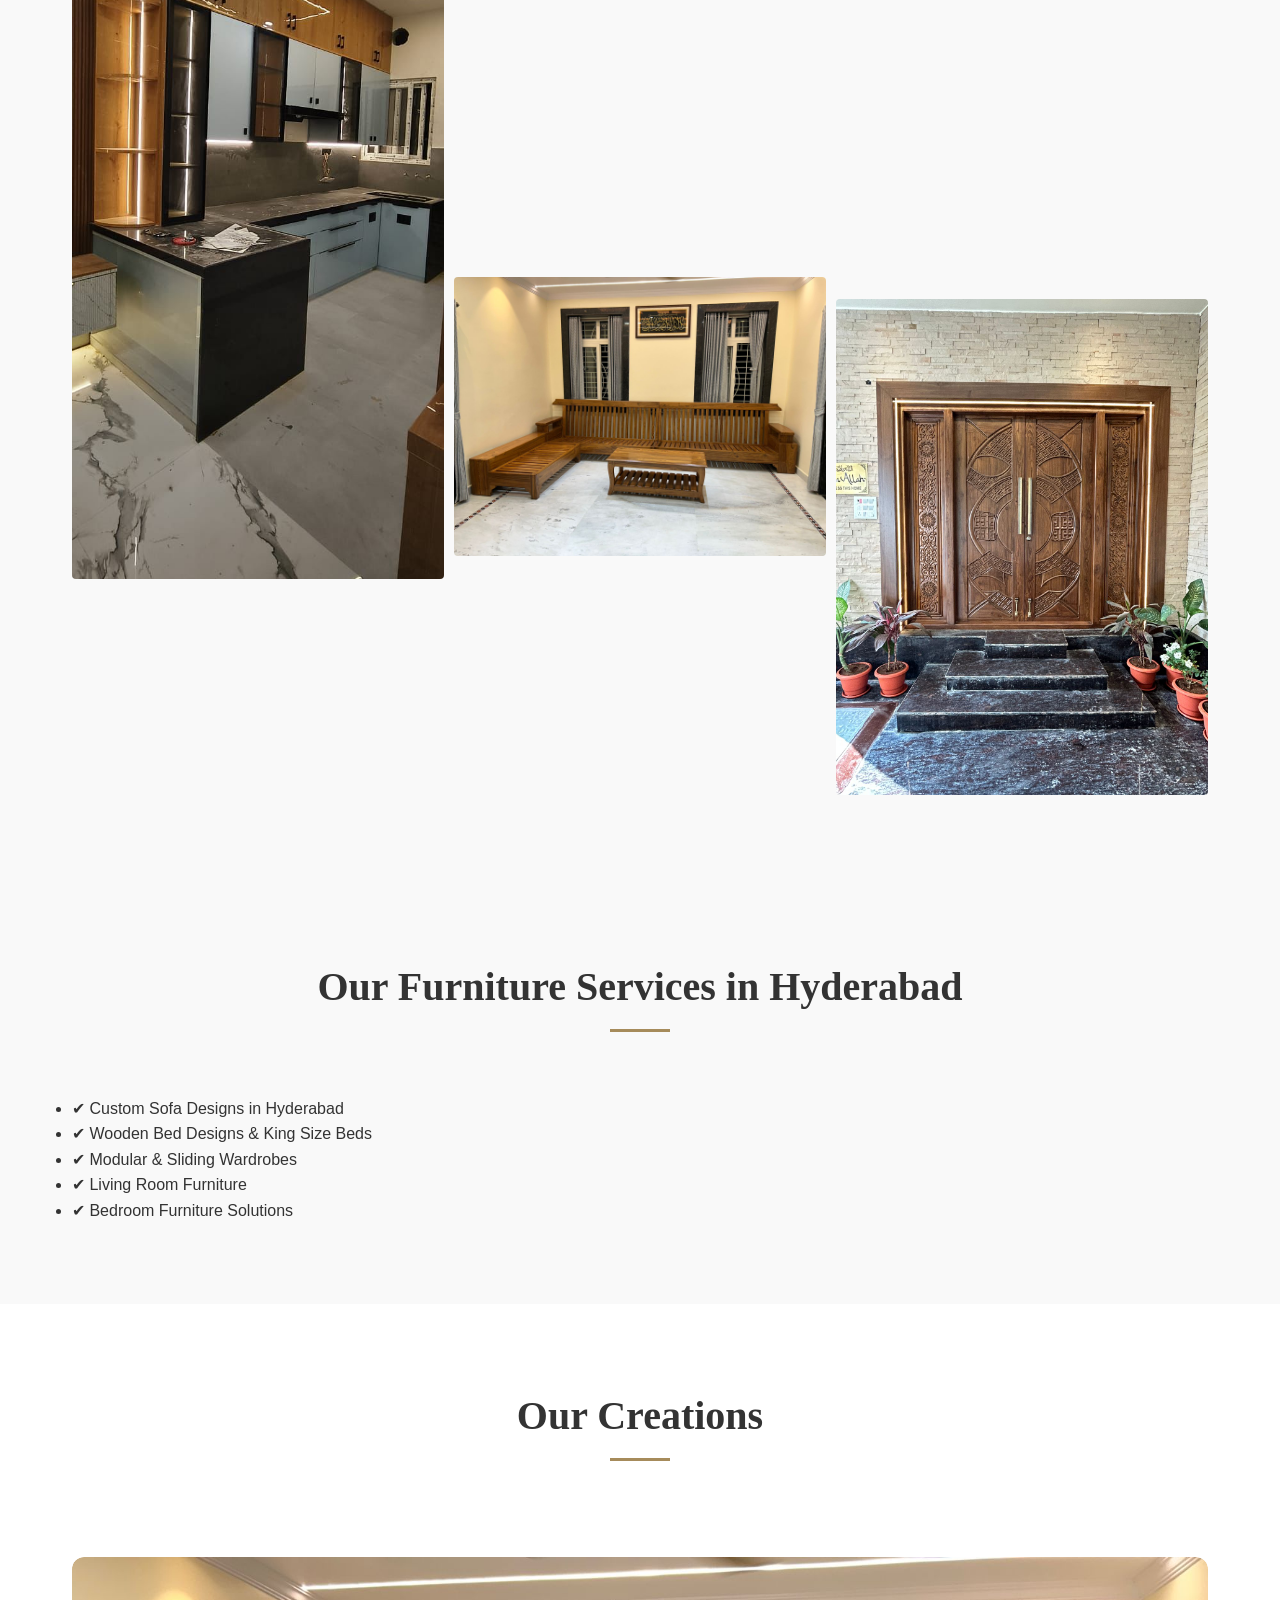
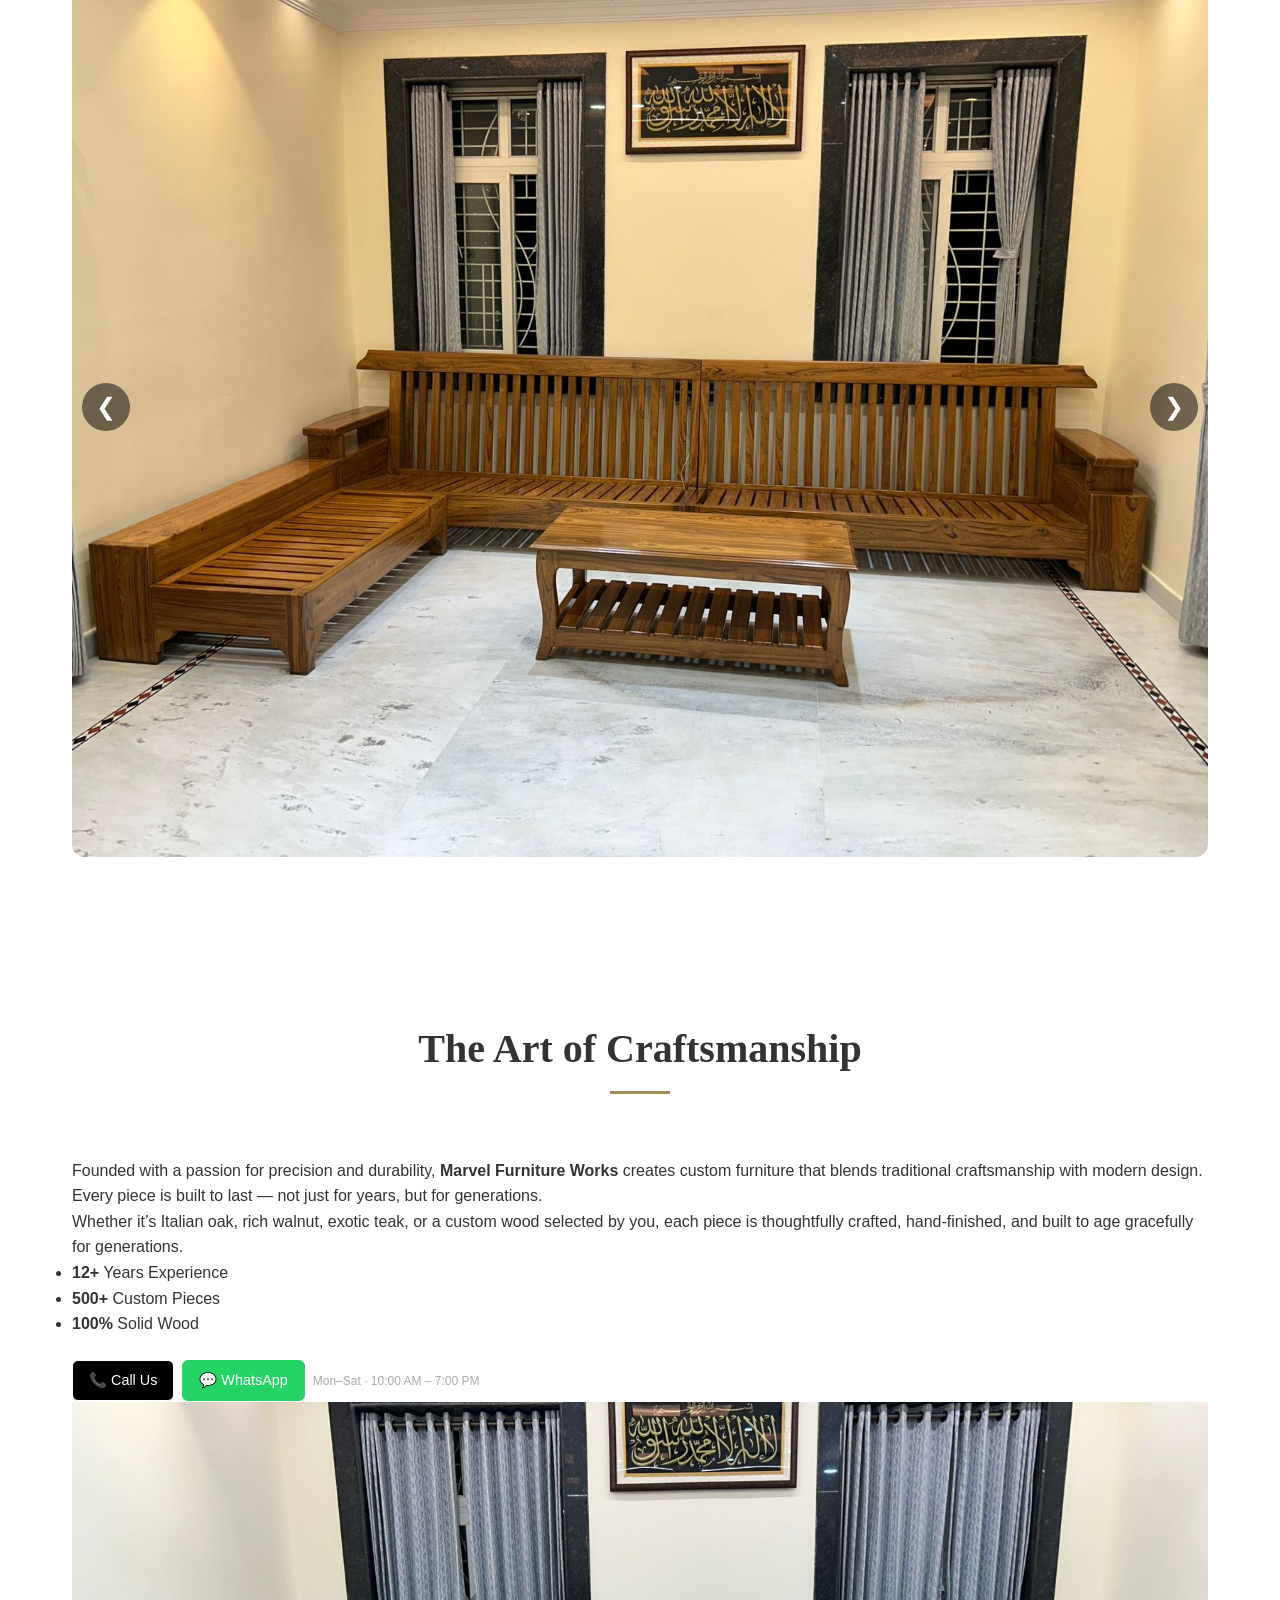
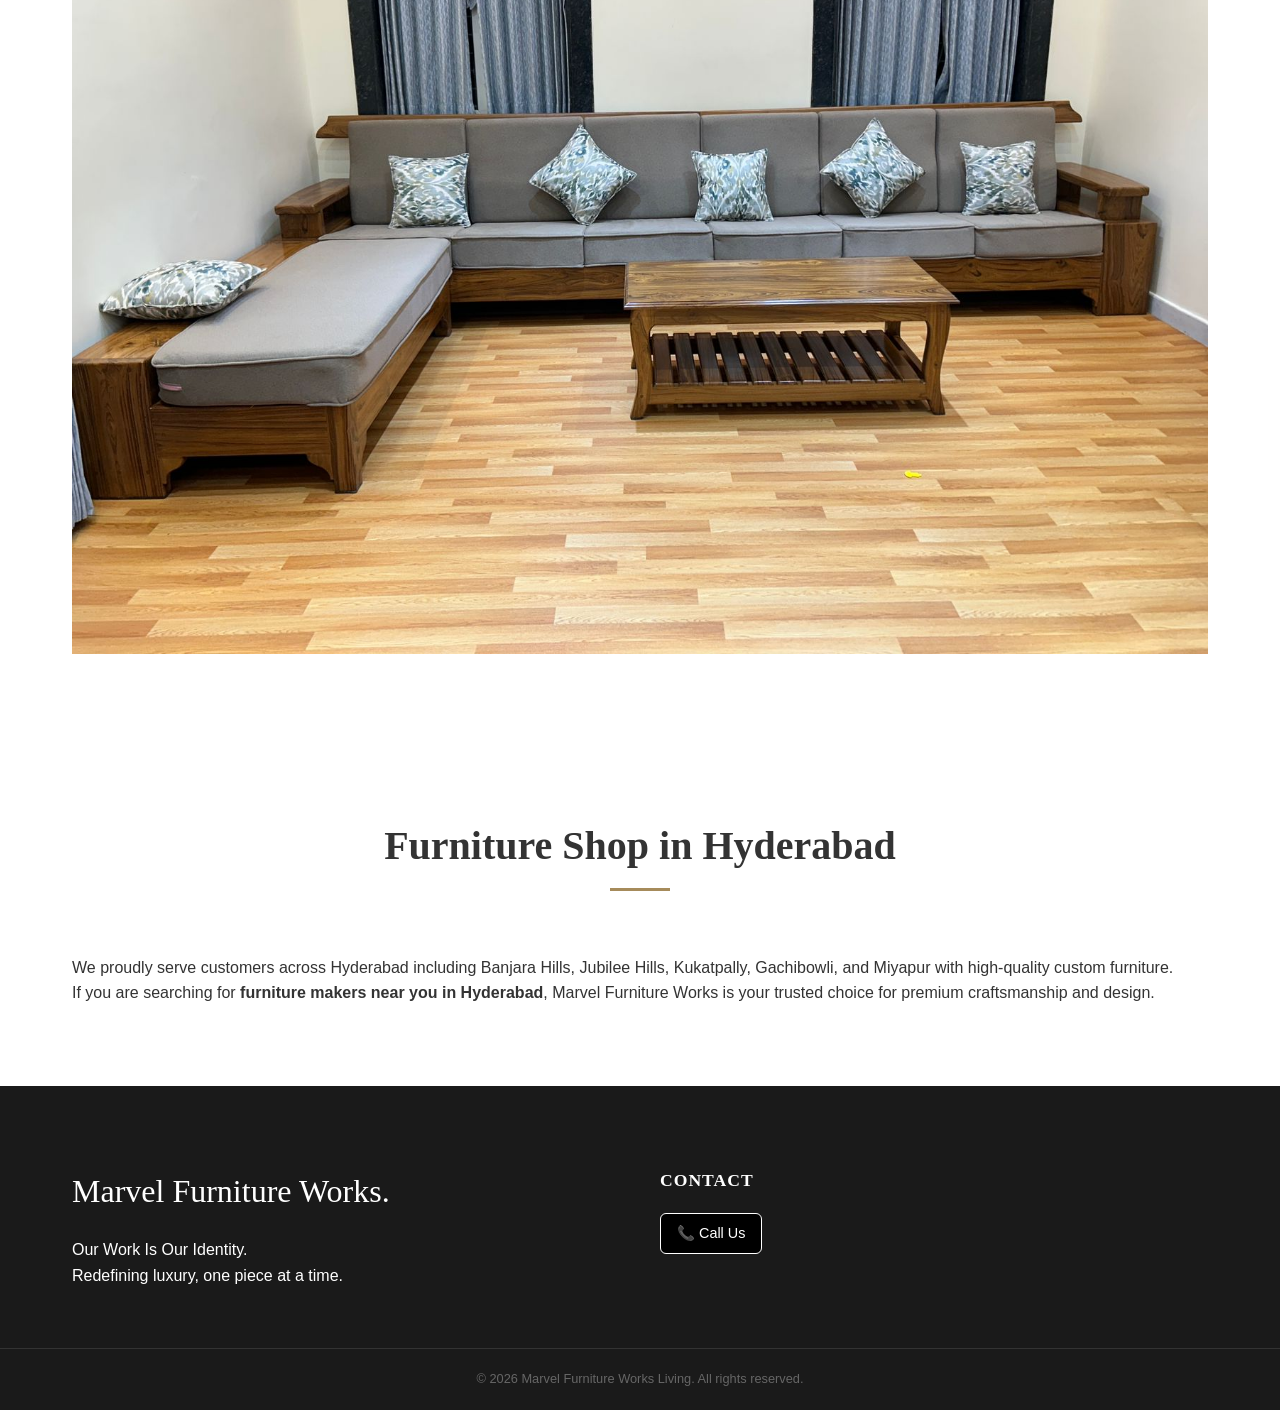
==== commit f28a9f5d: "added blog" ====
--- a/index.html
+++ b/index.html
@@ -46,17 +46,19 @@
                 <span>Marvel Furniture Works</span>
             </a>
 
-
-            <ul class="nav-links">
-                <li><a href="sofas.html">Sofas</a></li>
-                <li><a href="beds.html">Beds</a></li>
-                <li><a href="wardrobes.html">Wardrobes</a></li>
-
-                <li><a href="#collections">Collections</a></li>
-                <li><a href="#portfolio">Portfolio</a></li>
-                <li><a href="#about">Our Story</a></li>
-                <li><a href="#contact">Contact</a></li>
-            </ul>
+<ul class="nav-links">
+    <li><a href="sofas.html">Sofas</a></li>
+    <li><a href="beds.html">Beds</a></li>
+    <li><a href="wardrobes.html">Wardrobes</a></li>
+
+    <!-- ✅ ADD BLOG HERE -->
+    <li><a href="blog/index.html">Blog</a></li>
+
+    <li><a href="#collections">Collections</a></li>
+    <li><a href="#portfolio">Portfolio</a></li>
+    <li><a href="#about">Our Story</a></li>
+    <li><a href="#contact">Contact</a></li>
+</ul>
             <div class="mobile-menu-btn">
                 <span></span>
                 <span></span>
--- a/styles.css
+++ b/styles.css
@@ -159,15 +159,17 @@
     font-weight: 700;
     letter-spacing: -1px;
 }
-
 .nav-links {
     list-style: none;
     display: flex;
-    gap: 2rem;
+    gap: 1rem;       /* smaller gap */
+    flex-wrap: wrap; /* wrap if too many links */
+    overflow-x: auto; 
+    white-space: nowrap;
 }
 
 .nav-links a {
-    font-size: 0.9rem;
+    font-size: 0.8rem; /* smaller font */
     text-transform: uppercase;
     letter-spacing: 1px;
 }
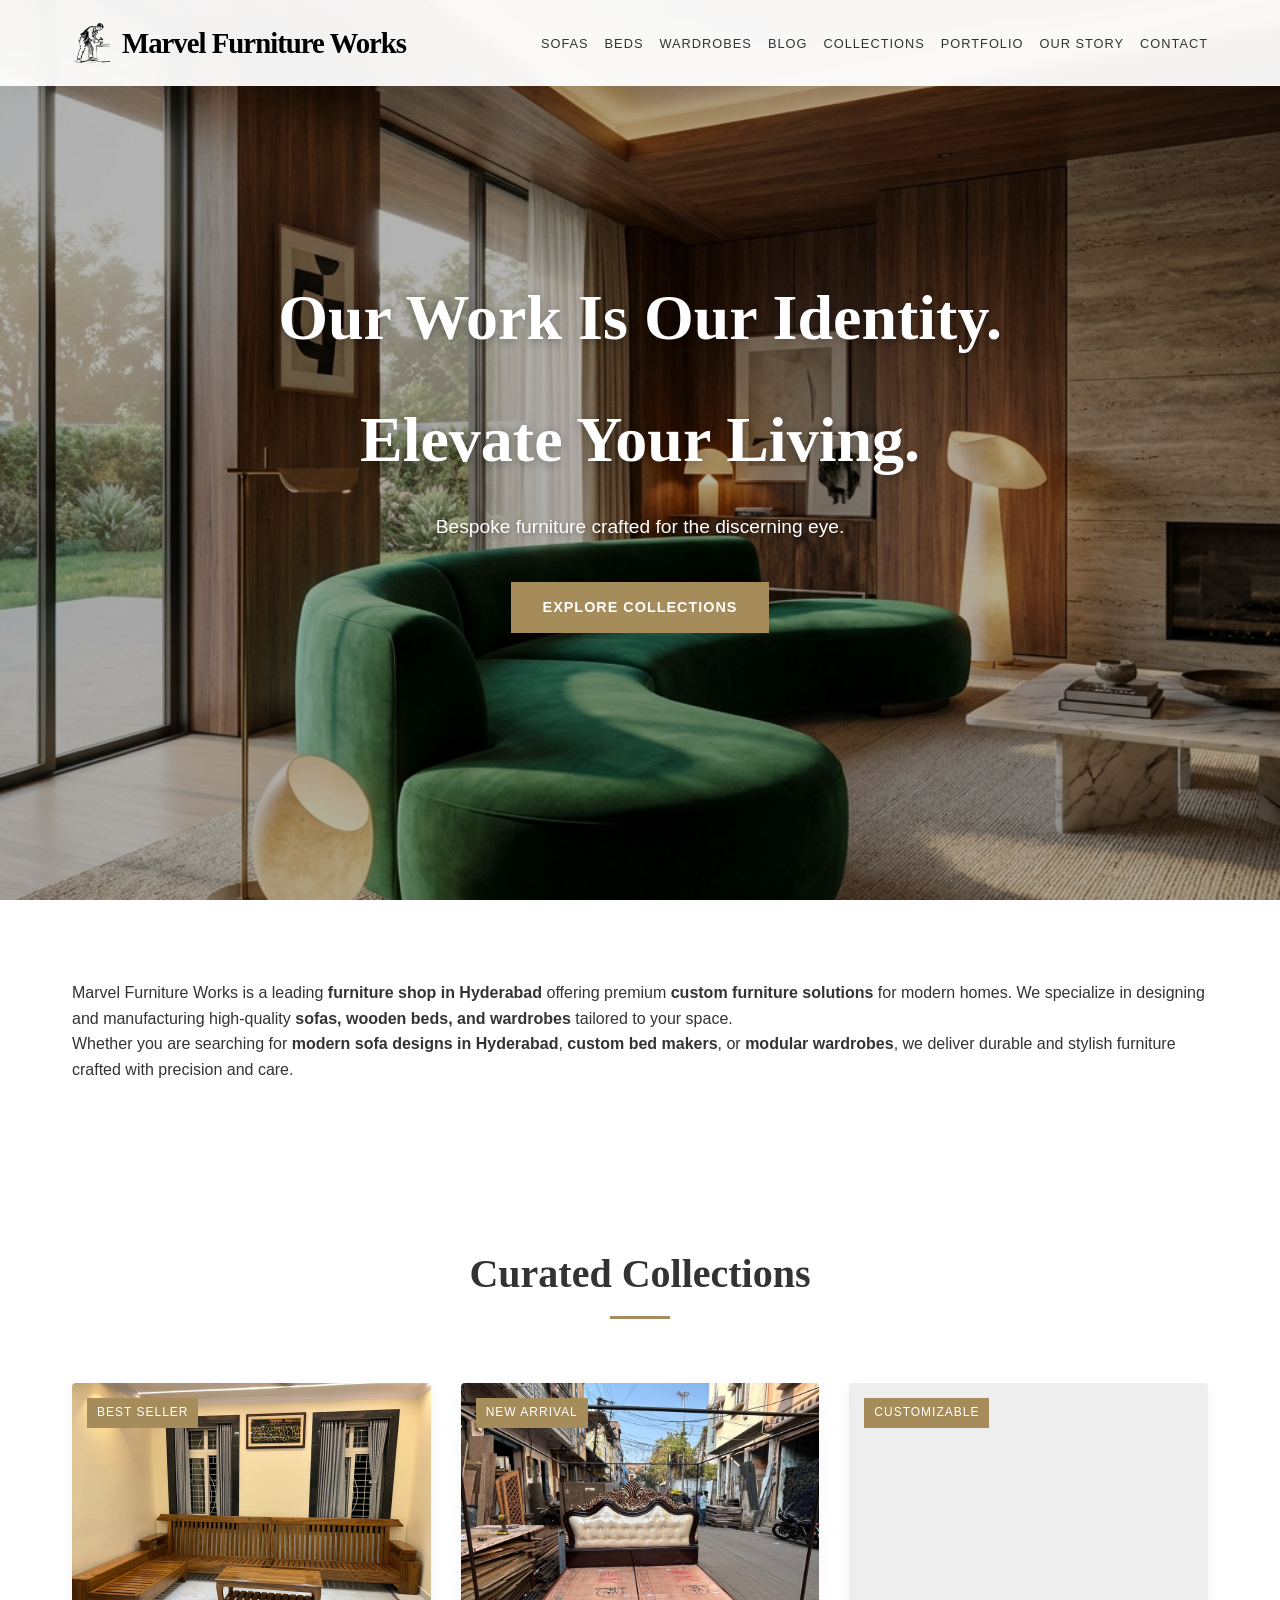
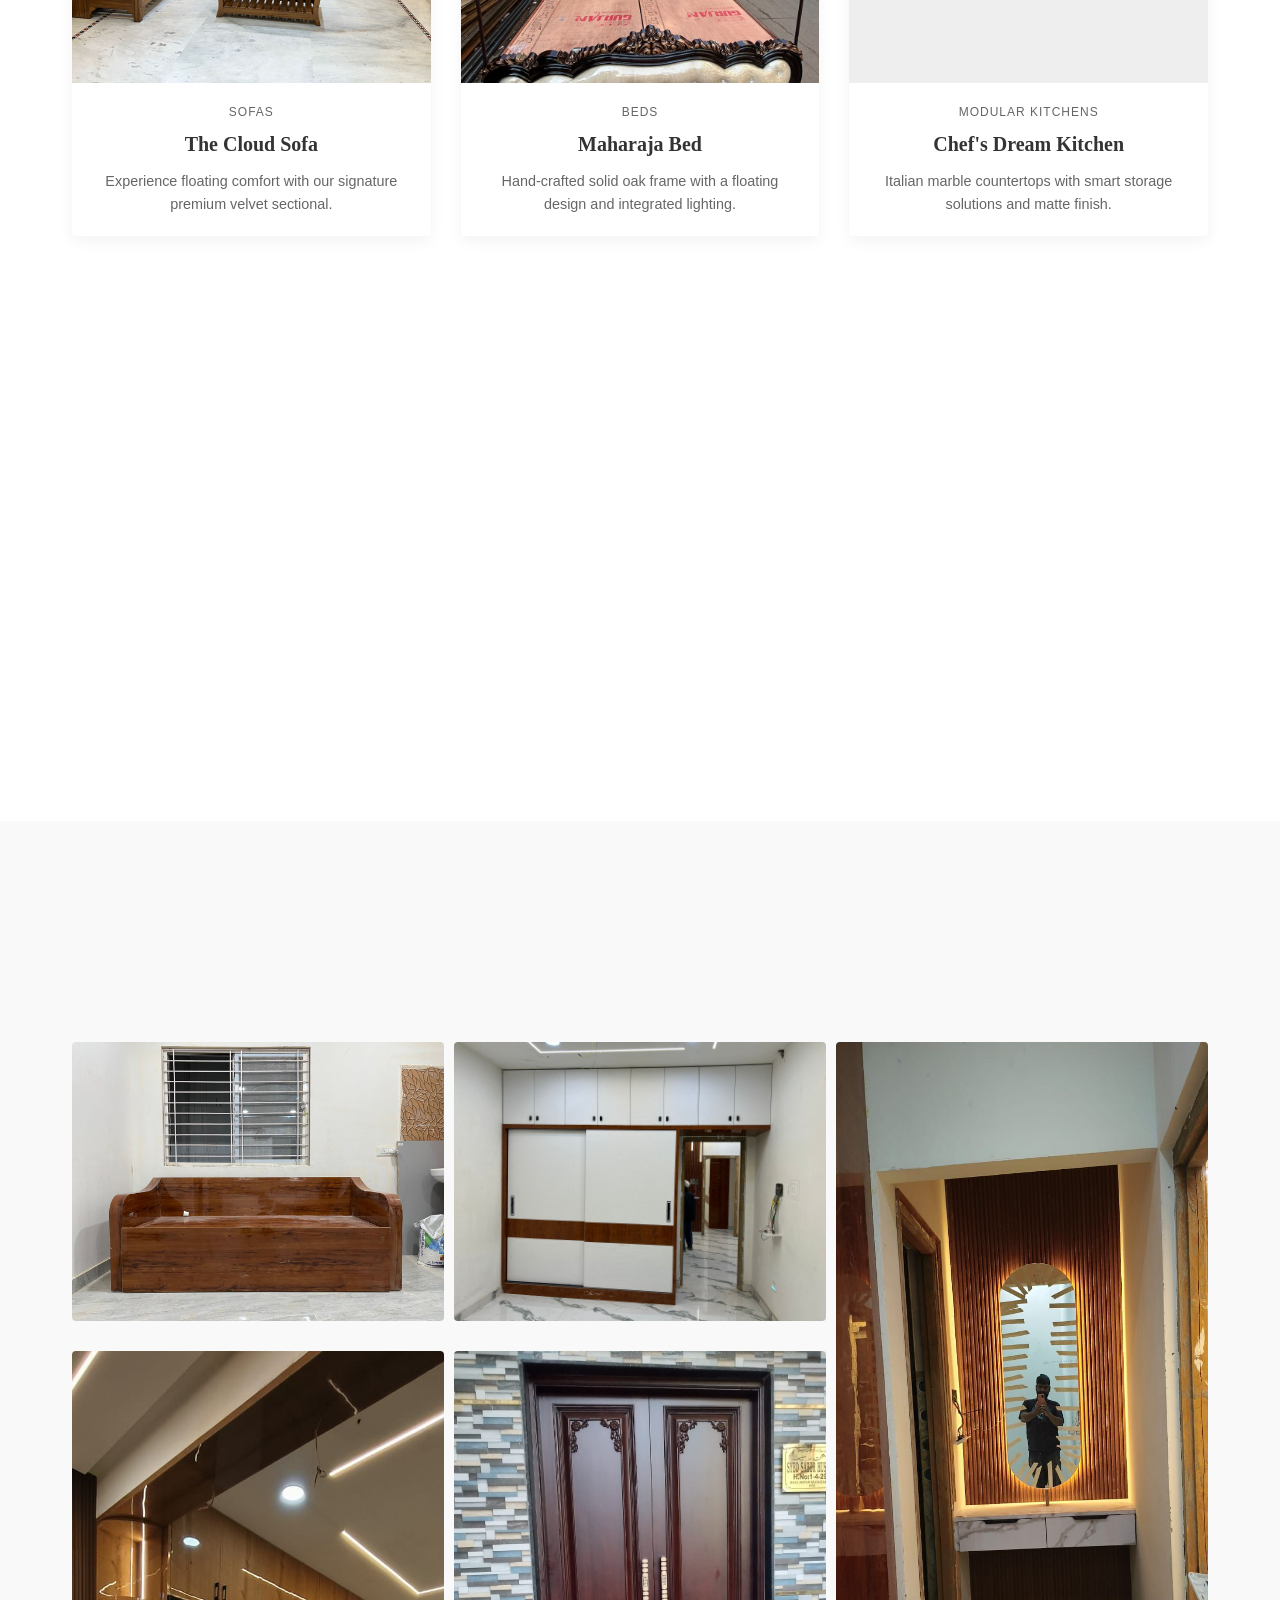
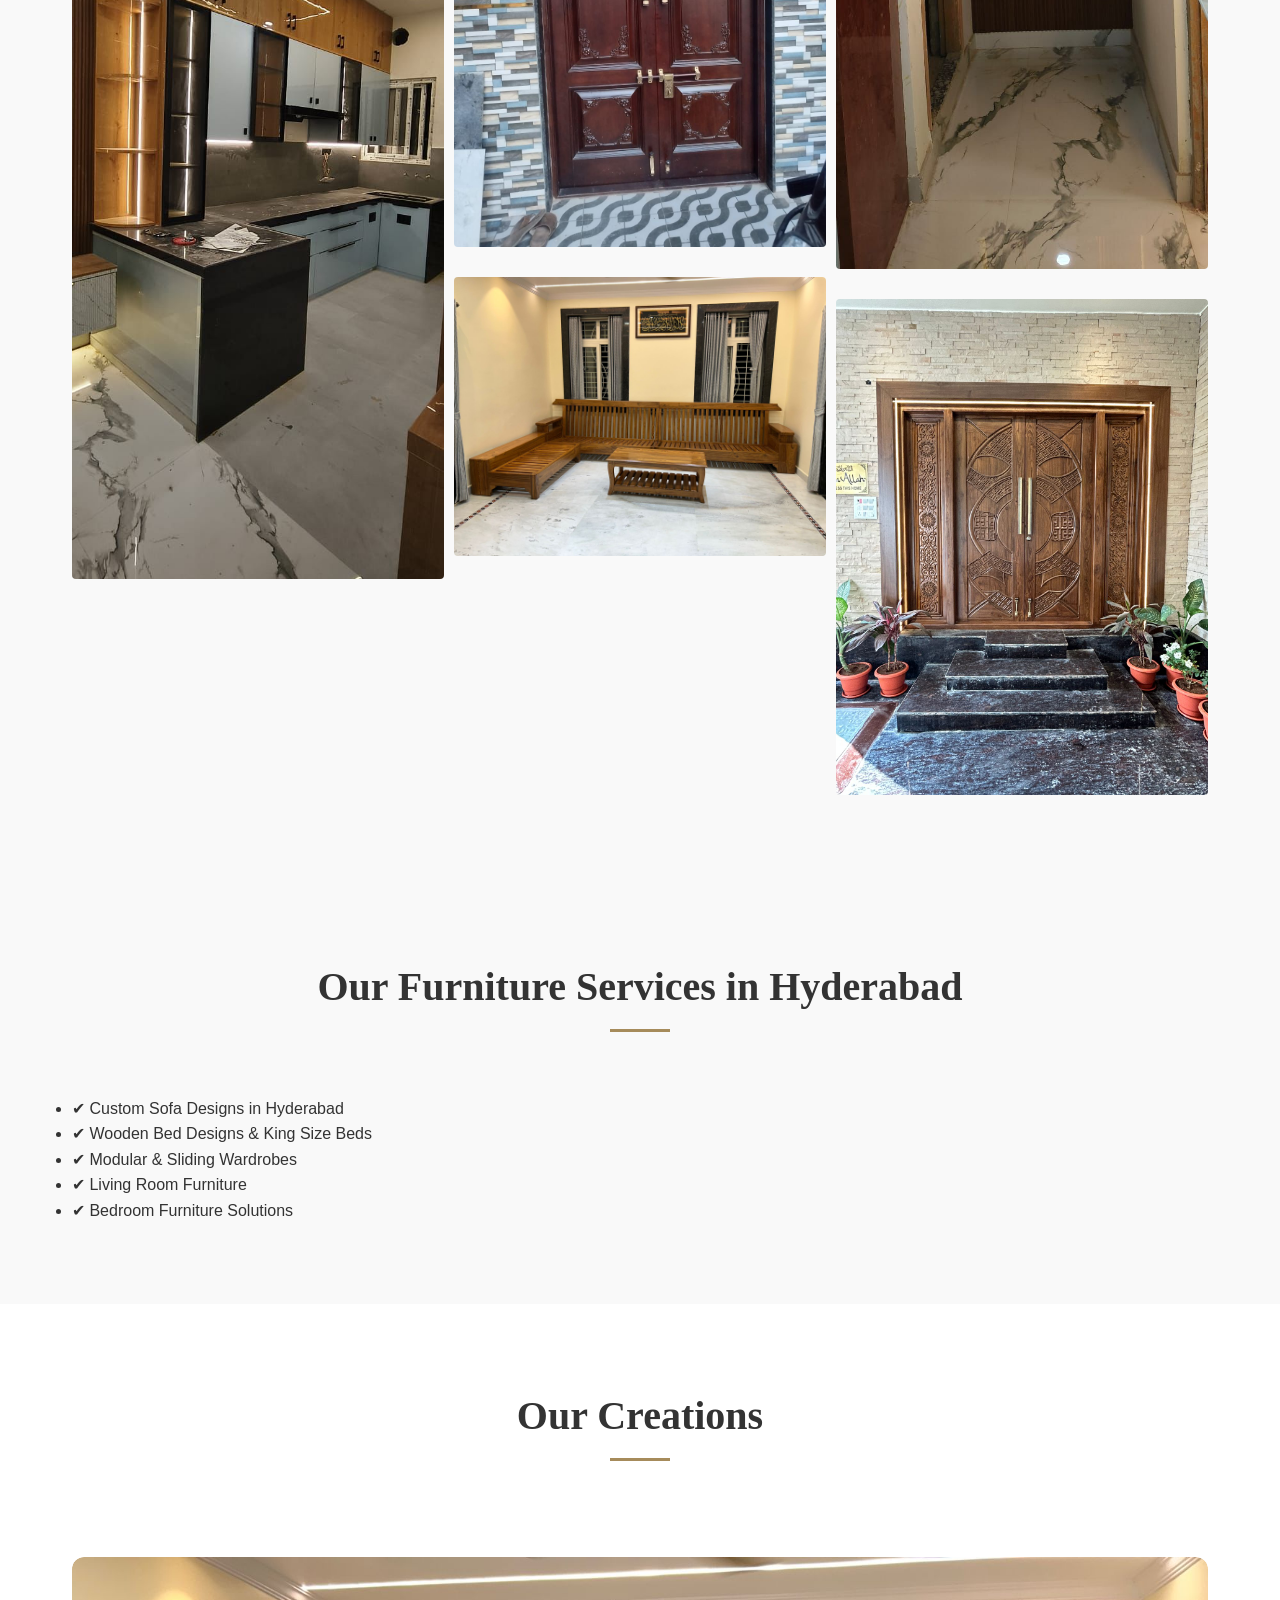
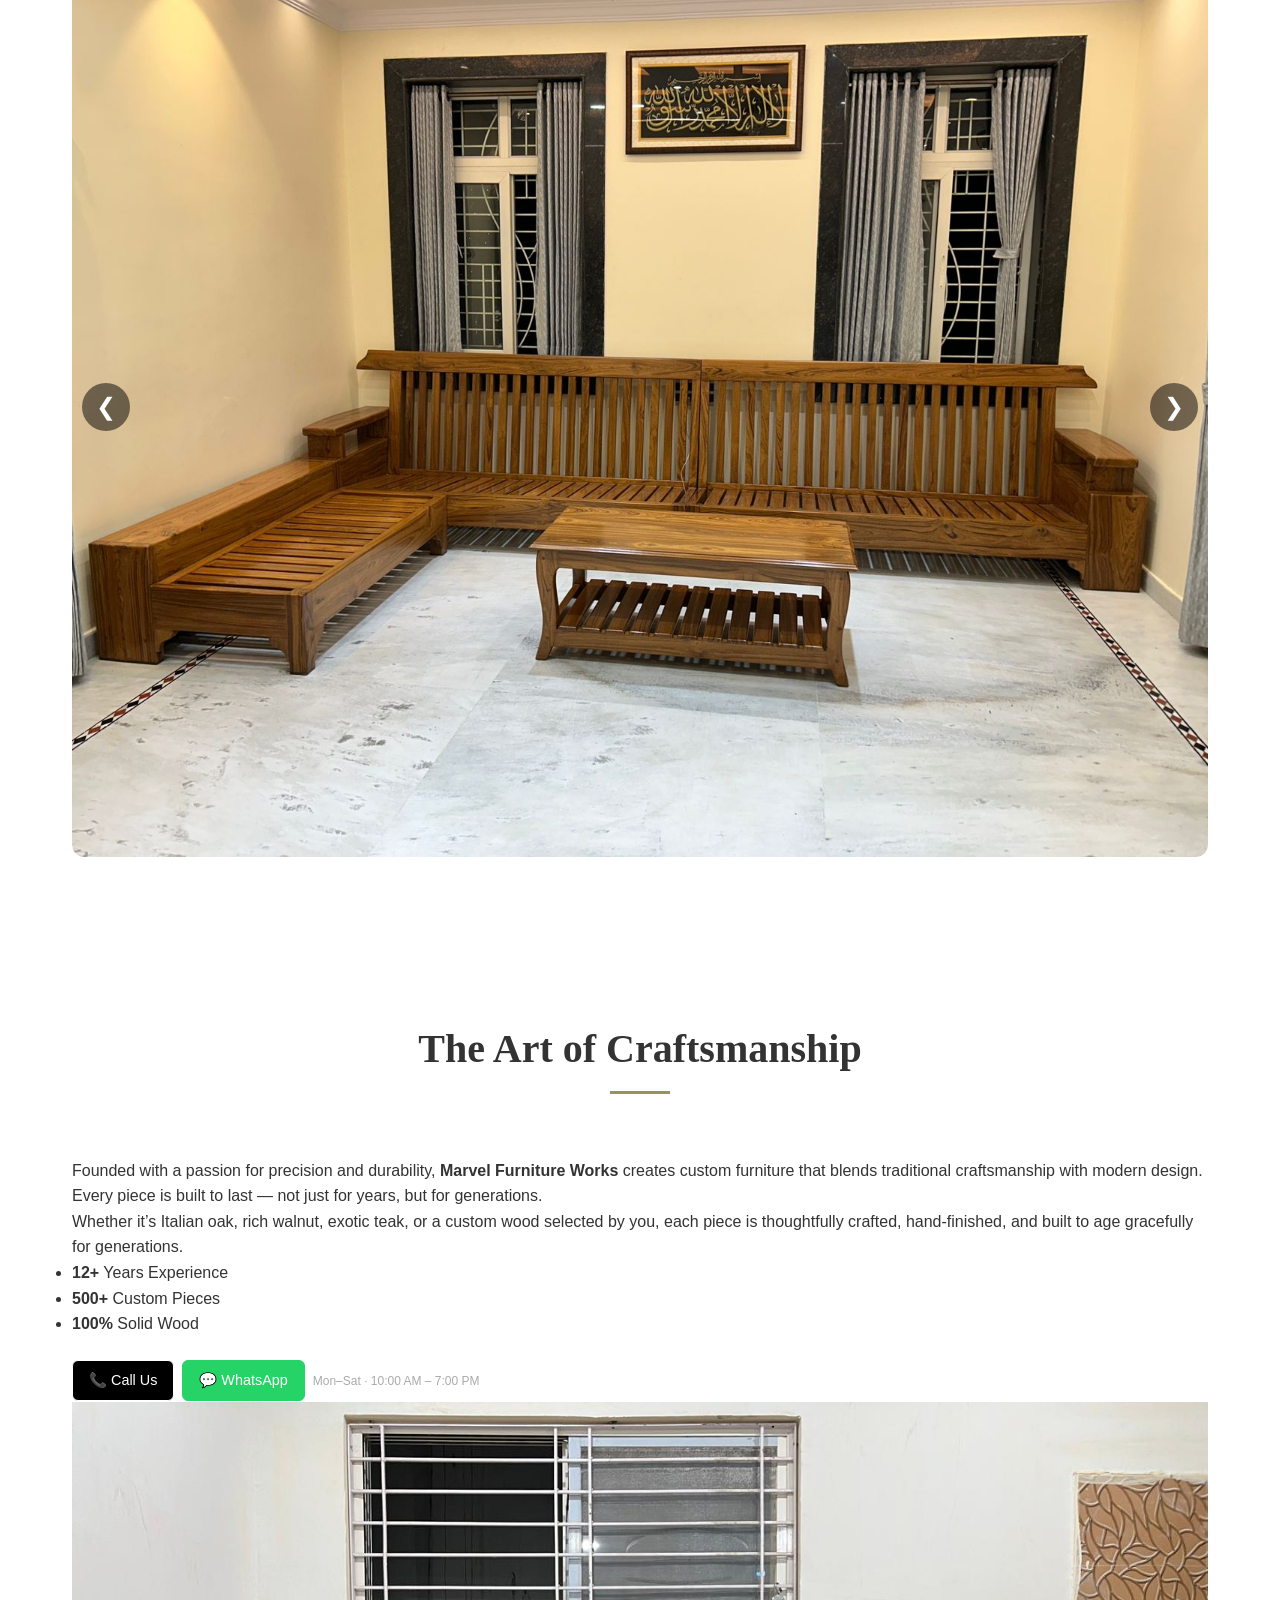
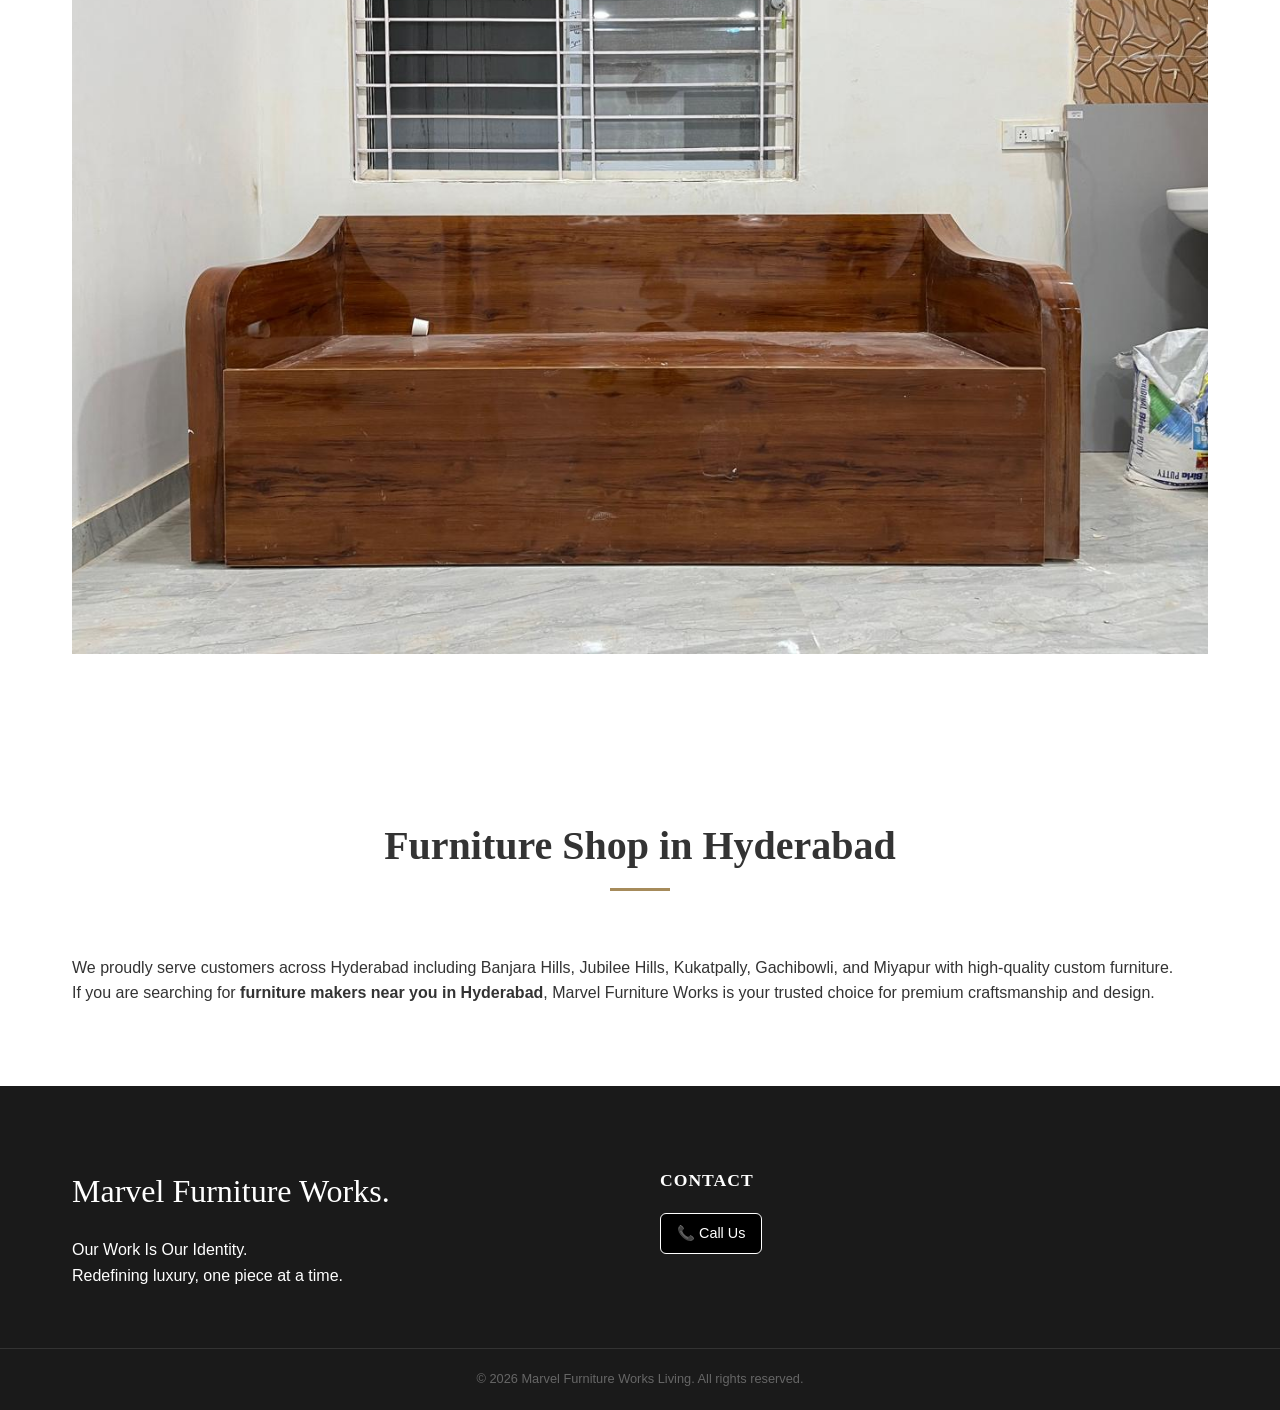
==== commit b6848e39: "changes" ====
--- a/index.html
+++ b/index.html
@@ -218,7 +218,7 @@
 
             <!-- IMAGE -->
             <div class="about-image fade-in-right">
-                <img src="assets/image 2.png" alt="Craftsman working on custom furniture in our workshop"
+                <img src="assets/custom-sofa-hyderabad.jpg" alt="Craftsman working on custom furniture in our workshop"
                     loading="lazy">
             </div>
 
